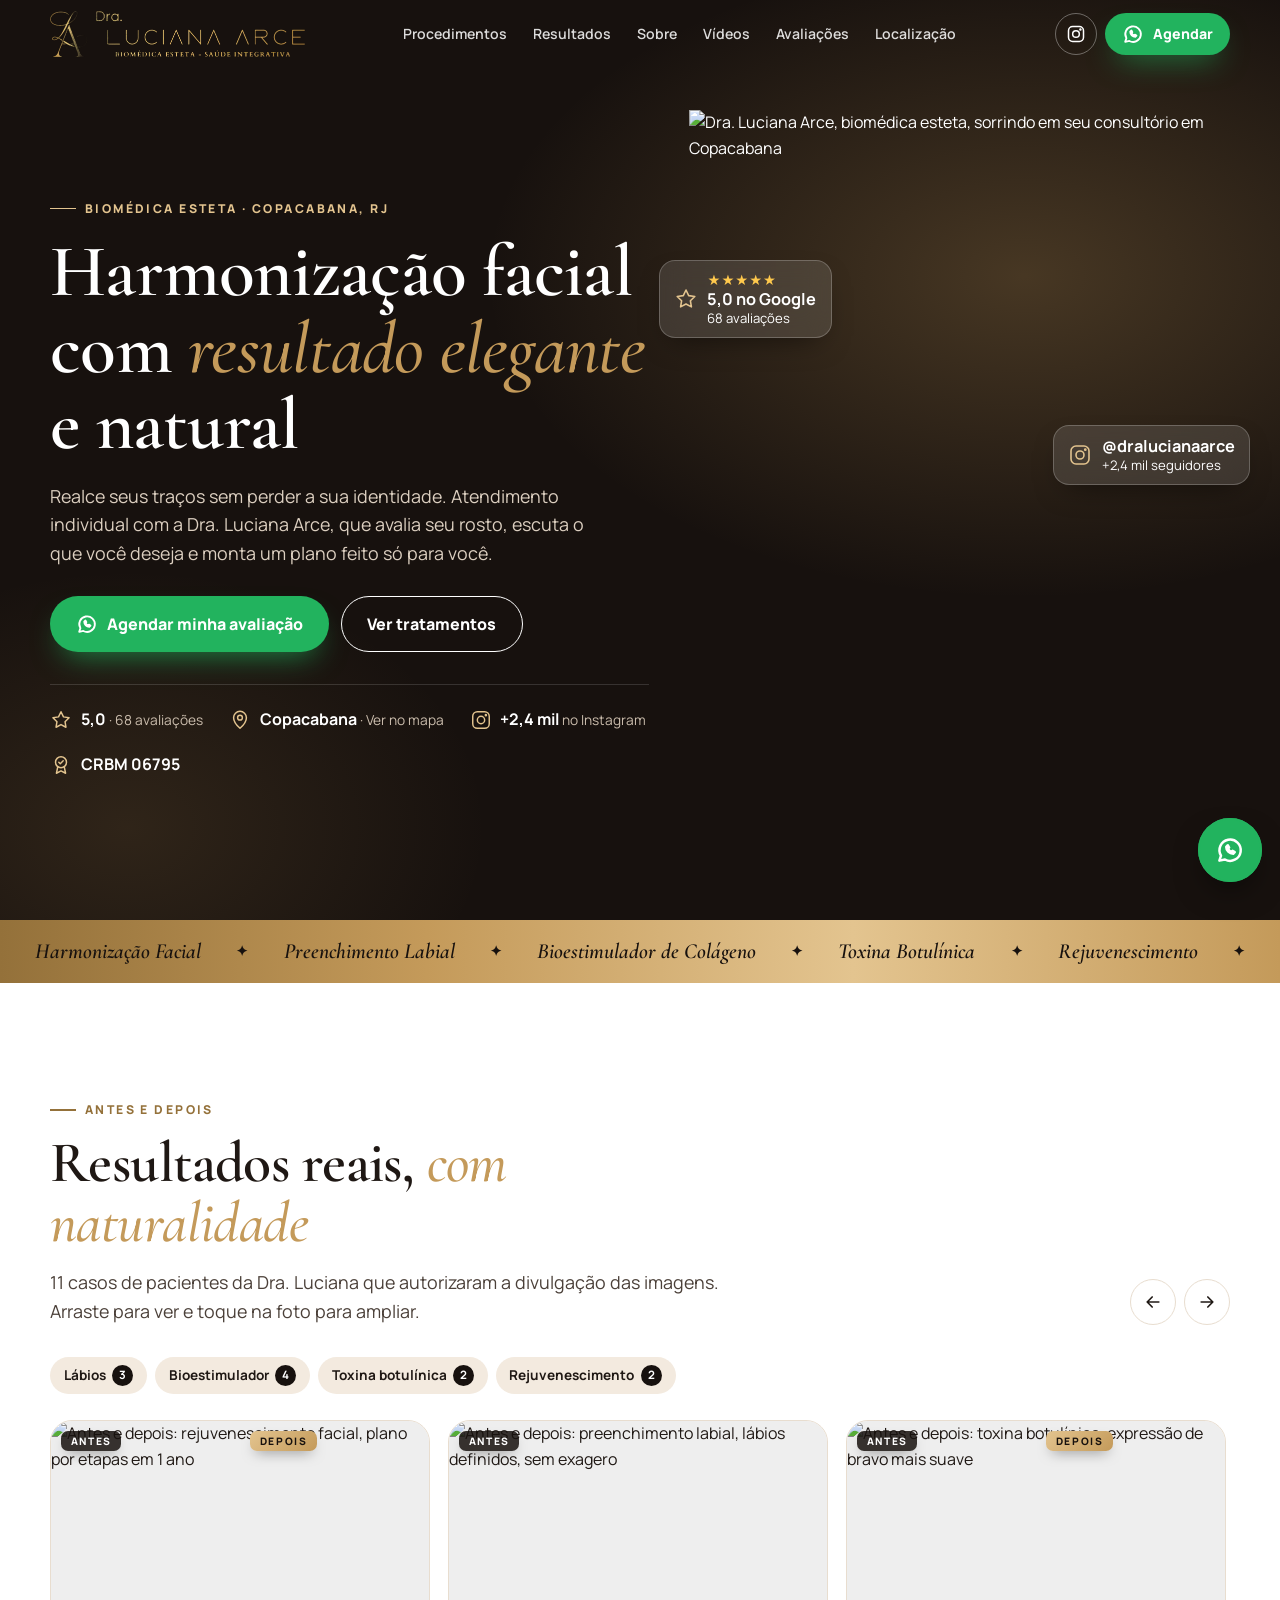
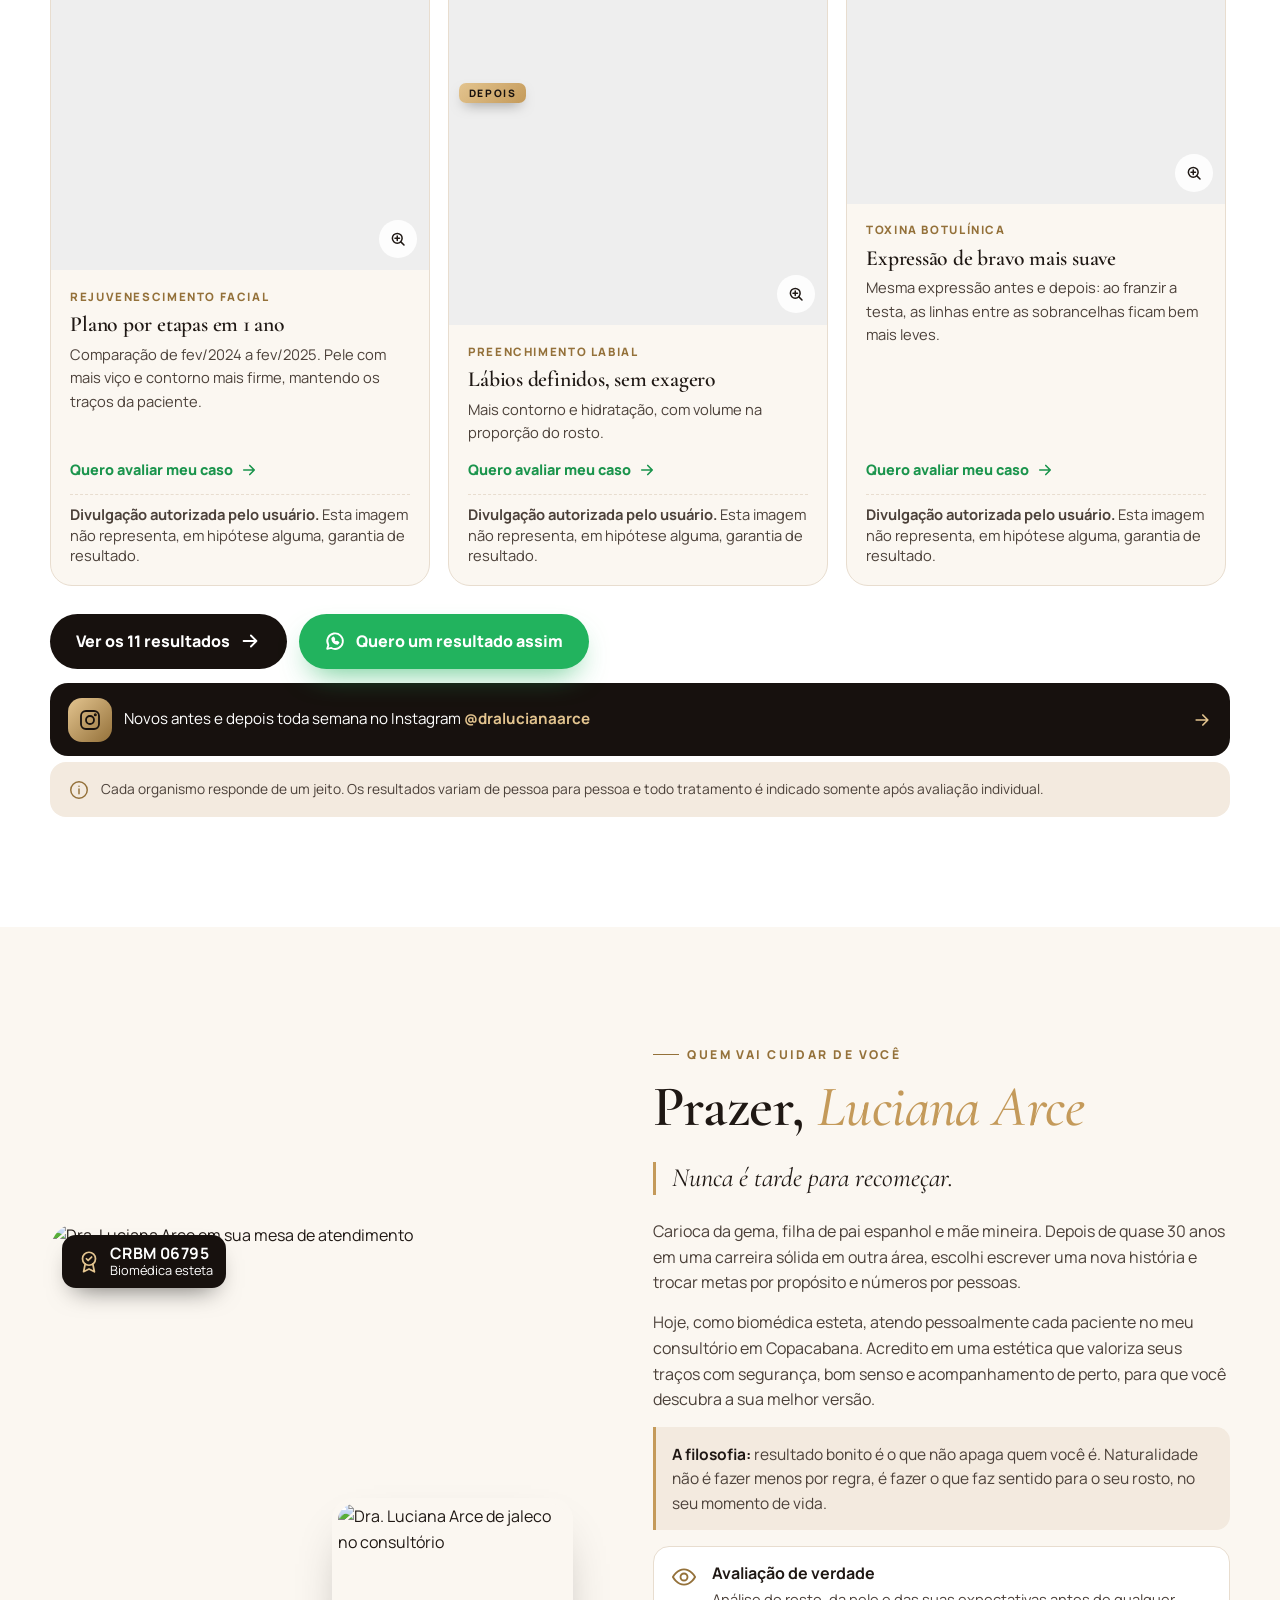
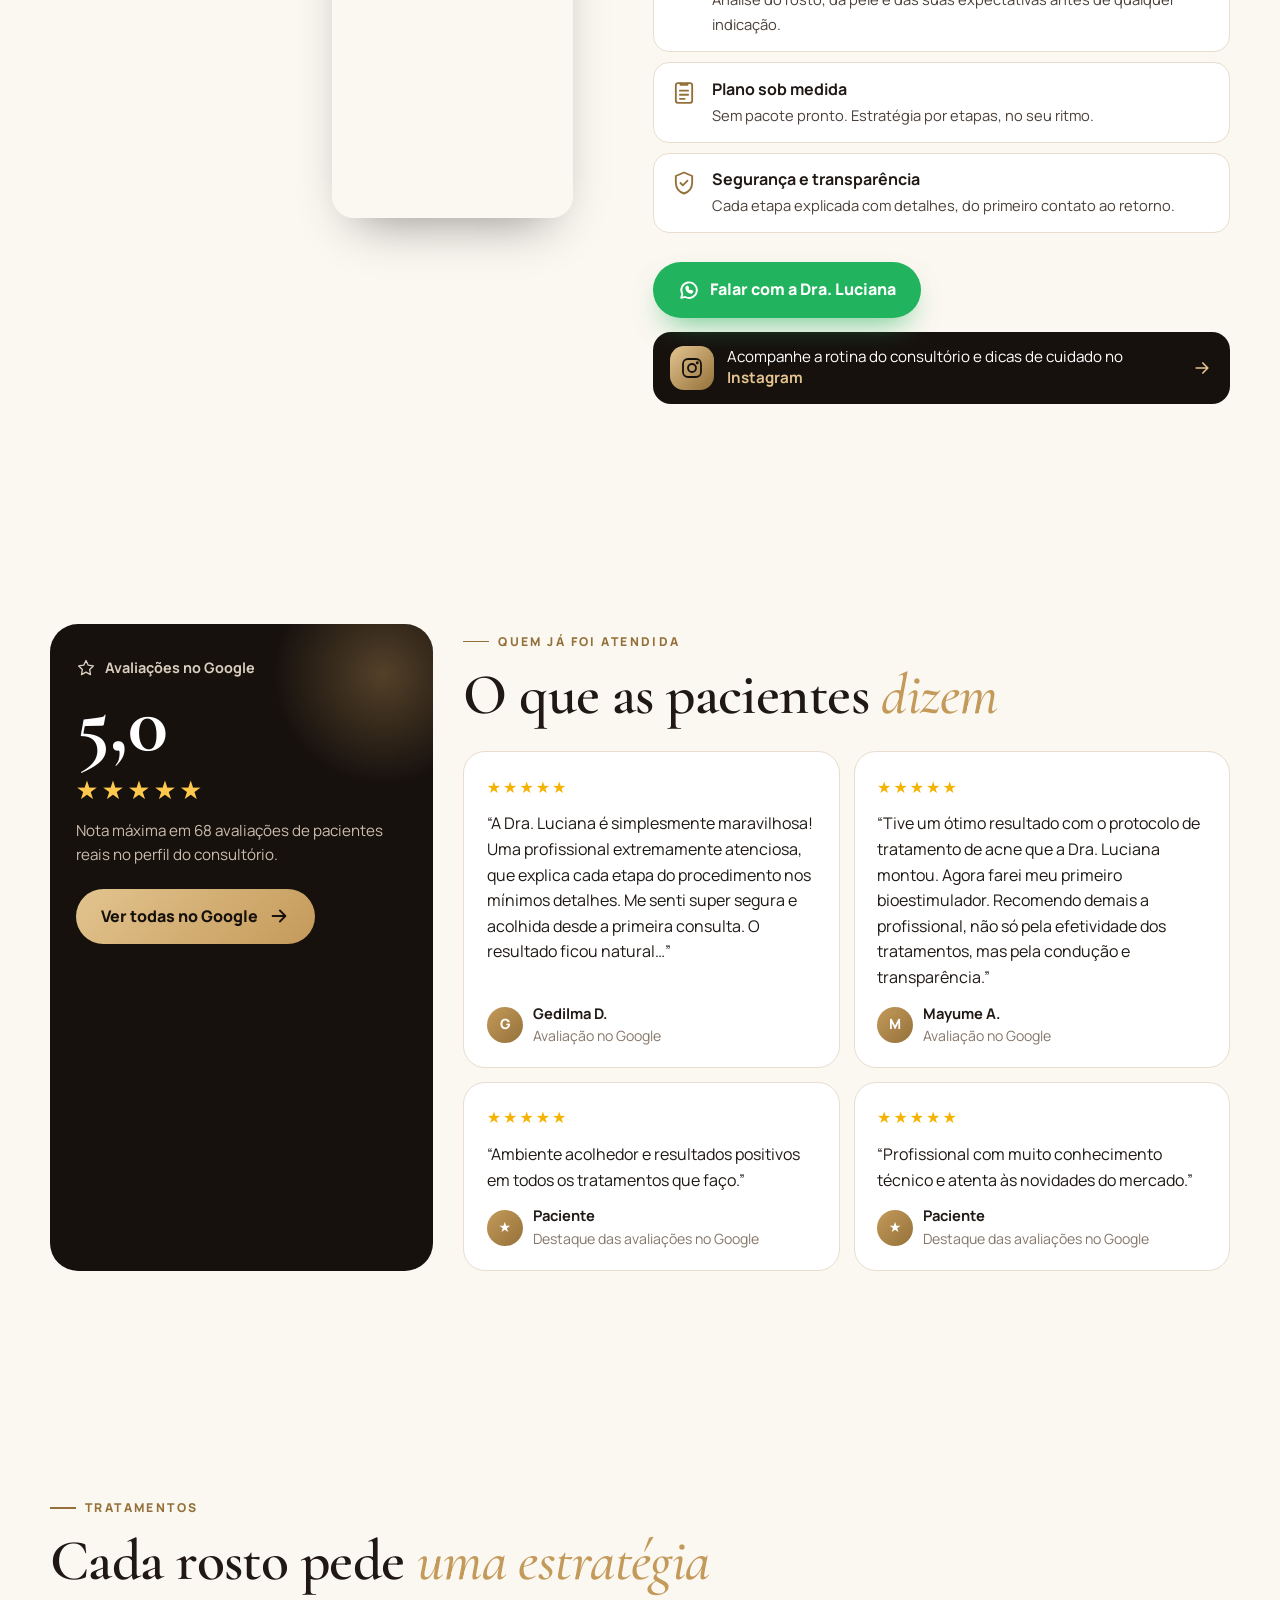
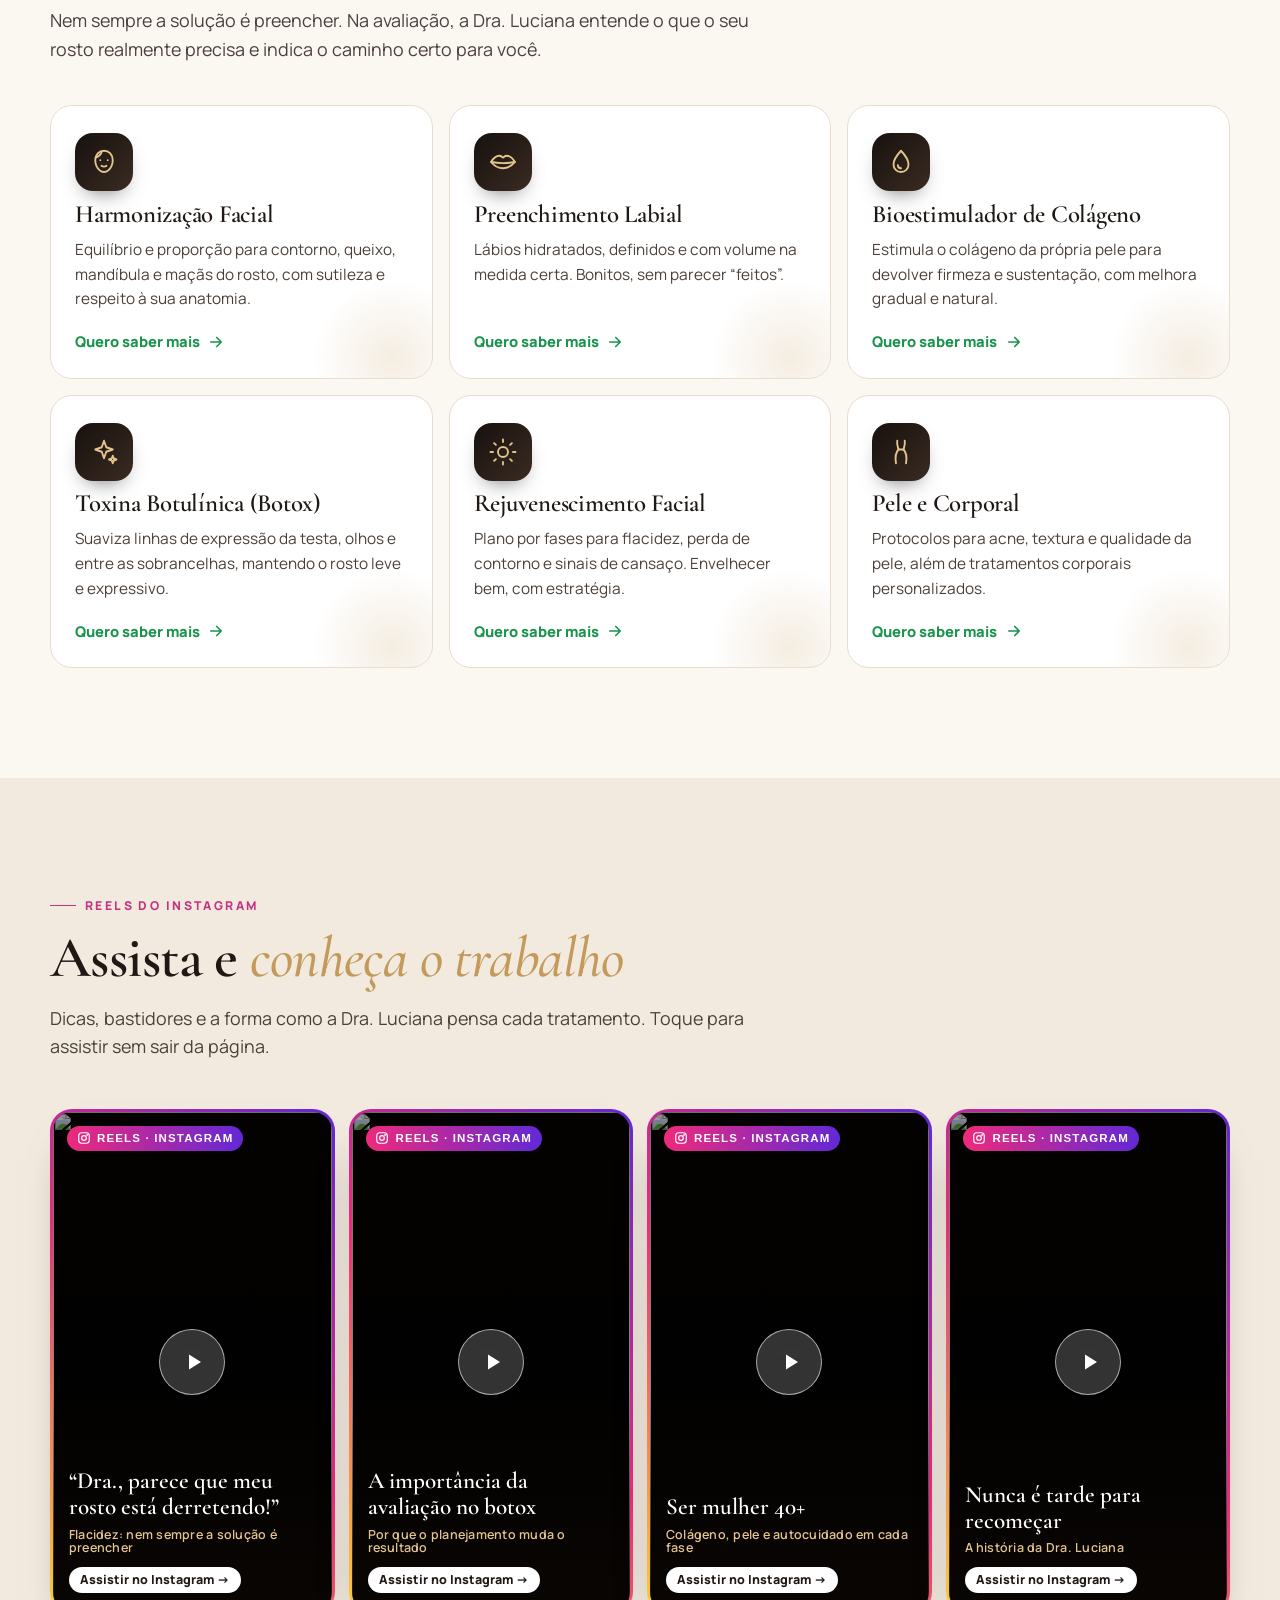
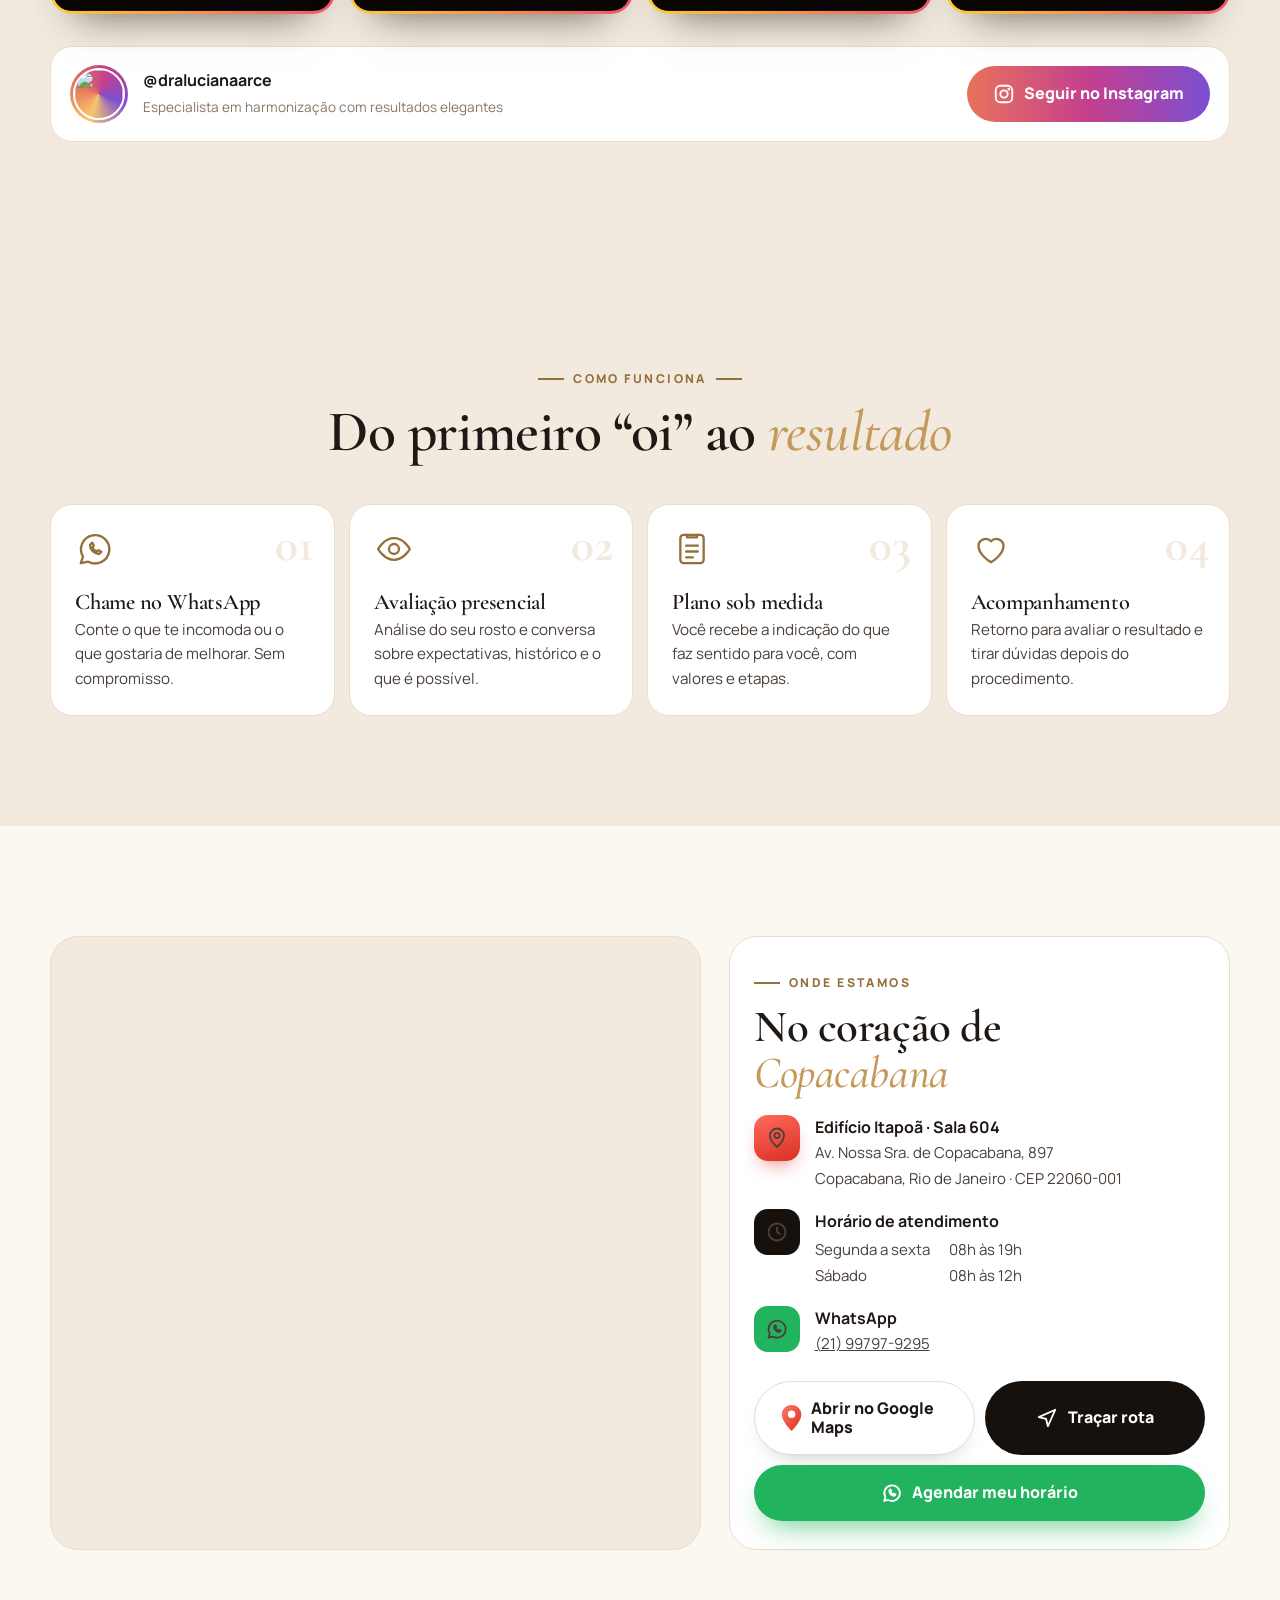
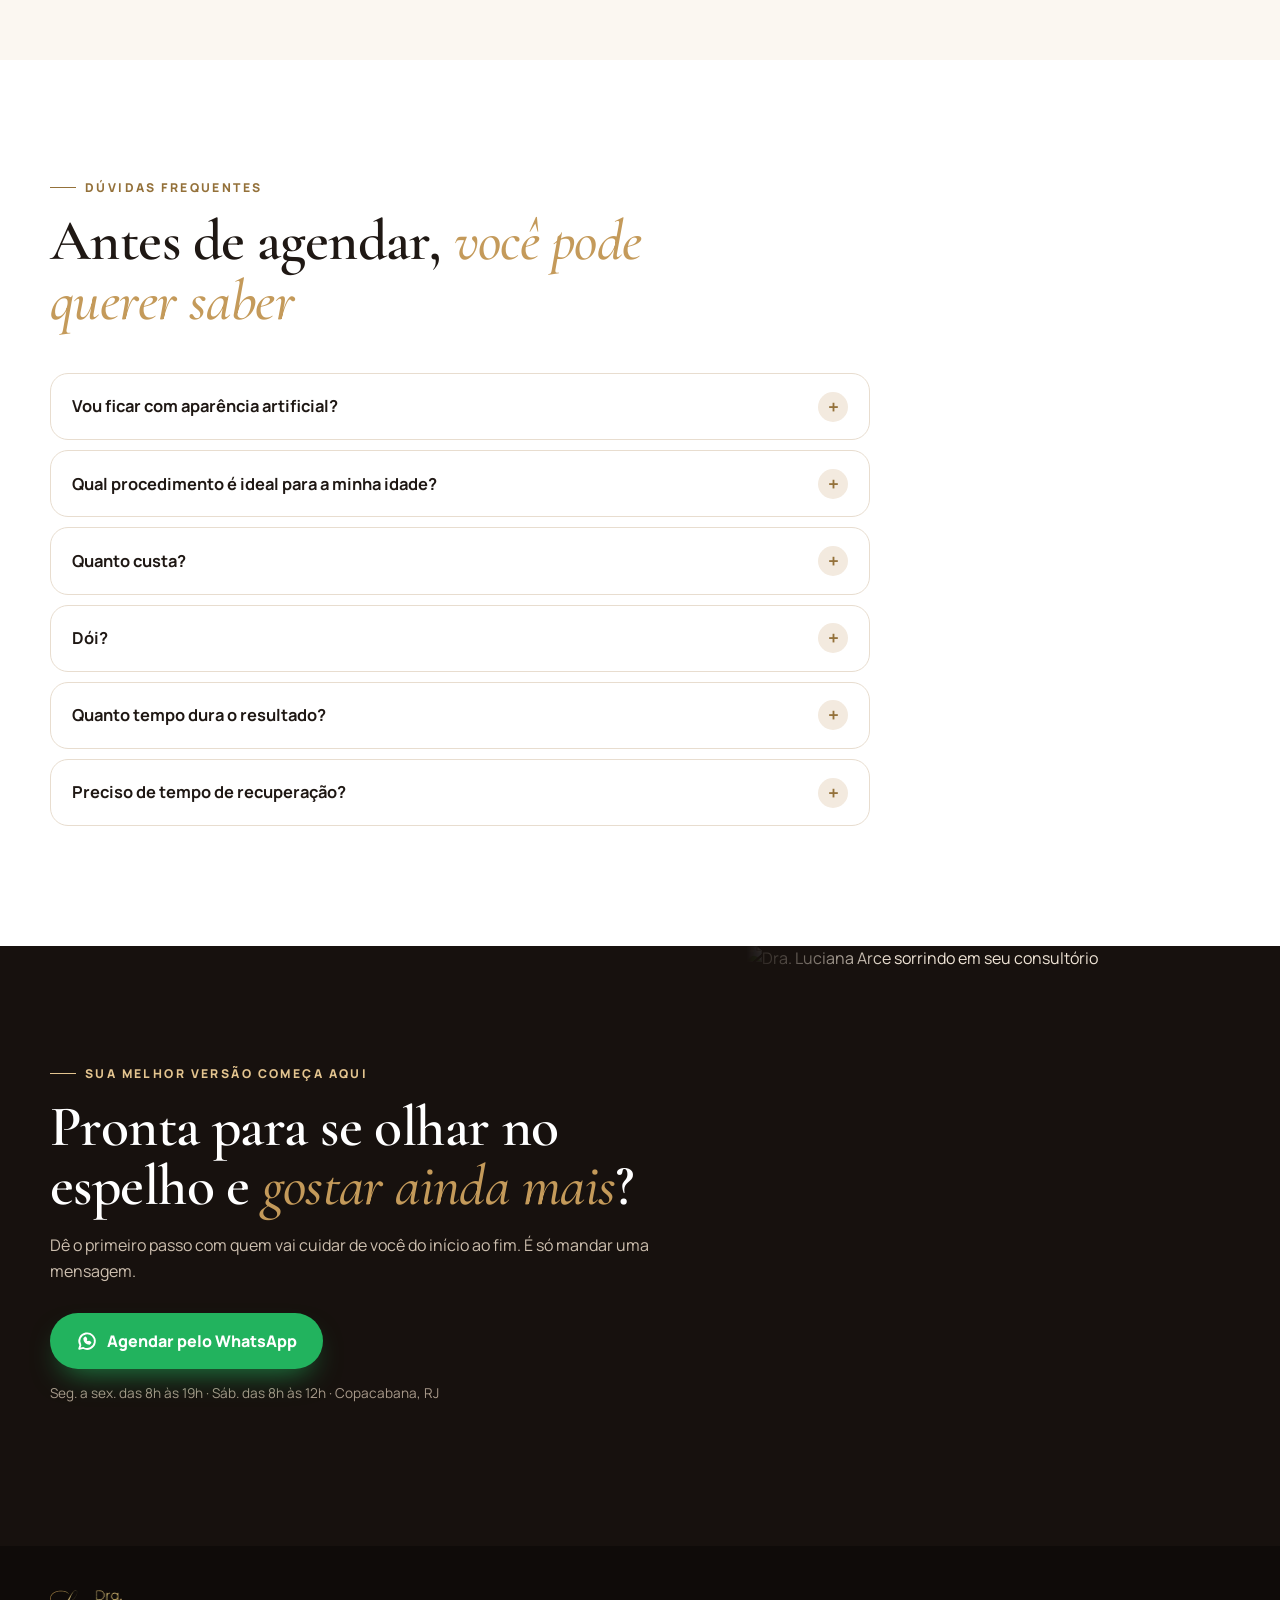
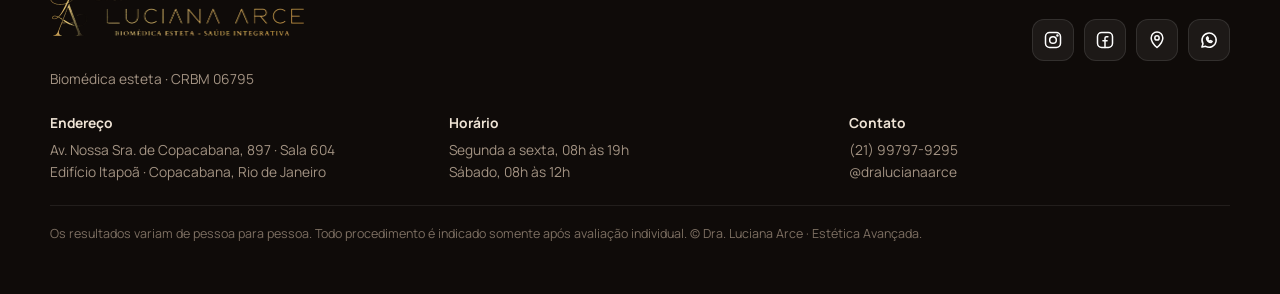
==== index.html @ 92ae38c4 "Logo, provas clicáveis, topo mobile, nova ordem das seções, reels estilo Instagram, SEO Co-Authored-" ====
<!doctype html>
<html lang="pt-BR">
<head>
<meta charset="utf-8">
<meta name="viewport" content="width=device-width, initial-scale=1, viewport-fit=cover">
<title>Harmonização Facial em Copacabana | Dra. Luciana Arce</title>
<meta name="description" content="Harmonização facial, preenchimento labial e bioestimulador em Copacabana com a Dra. Luciana Arce (CRBM 06795). Nota 5,0 no Google. Agende pelo WhatsApp.">
<meta name="theme-color" content="#17110e">
<link rel="canonical" href="https://dralucianaarce.github.io/">
<link rel="icon" type="image/png" sizes="64x64" href="img/icon-64.png">
<link rel="apple-touch-icon" href="img/icon-180.png">
<meta property="og:type" content="website">
<meta property="og:url" content="https://dralucianaarce.github.io/">
<meta property="og:site_name" content="Dra. Luciana Arce">
<meta name="twitter:card" content="summary_large_image">
<meta property="og:title" content="Dra. Luciana Arce | Harmonização facial em Copacabana">
<meta property="og:description" content="Resultado natural, sem exagero. Nota 5,0 no Google com 68 avaliações. Agende pelo WhatsApp.">
<meta property="og:image" content="https://dralucianaarce.github.io/img/og.jpg">
<meta property="og:locale" content="pt_BR">
<link rel="preload" as="image" href="img/hero.webp" fetchpriority="high">
<link rel="preload" as="image" href="img/logo-h.webp">
<link rel="preconnect" href="https://fonts.googleapis.com">
<link rel="preconnect" href="https://fonts.gstatic.com" crossorigin>
<link href="https://fonts.googleapis.com/css2?family=Cormorant+Garamond:ital,wght@0,500;0,600;0,700;1,500;1,600&family=Manrope:wght@400;500;600;700;800&display=swap" rel="stylesheet">

<!-- Google Ads: preencher AW_ID e AW_LABEL para medir os cliques no WhatsApp como conversão -->
<script>
  window.AW_ID = '';      // ex.: 'AW-123456789'
  window.AW_LABEL = '';   // ex.: 'AbCdEfGhIj'
  window.dataLayer = window.dataLayer || [];
  function gtag(){dataLayer.push(arguments);}
  if (window.AW_ID) {
    var s = document.createElement('script');
    s.async = true; s.src = 'https://www.googletagmanager.com/gtag/js?id=' + window.AW_ID;
    document.head.appendChild(s);
    gtag('js', new Date()); gtag('config', window.AW_ID);
  }
</script>

<script type="application/ld+json">
{
  "@context": "https://schema.org",
  "@type": "HealthAndBeautyBusiness",
  "name": "Dra. Luciana Arce | Estética Avançada",
  "description": "Biomédica esteta em Copacabana. Harmonização facial, preenchimento labial, bioestimulador de colágeno e toxina botulínica.",
  "image": "https://dralucianaarce.github.io/img/og.jpg",
  "telephone": "+55 21 99797-9295",
  "address": {"@type": "PostalAddress", "streetAddress": "Av. Nossa Sra. de Copacabana, 897 - Sala 604 (Edifício Itapoã)", "addressLocality": "Rio de Janeiro", "addressRegion": "RJ", "postalCode": "22060-001", "addressCountry": "BR"},
  "geo": {"@type": "GeoCoordinates", "latitude": -22.9752734, "longitude": -43.1895695},
  "hasMap": "https://g.page/Luarce",
  "logo": "https://dralucianaarce.github.io/img/icon-512.png",
  "url": "https://dralucianaarce.github.io/",
  "priceRange": "$$",
  "employee": {"@type": "Person", "name": "Luciana Arce", "jobTitle": "Biomédica esteta", "identifier": "CRBM 06795"},
  "sameAs": ["https://www.instagram.com/dralucianaarce/", "https://www.facebook.com/lucianaarceestetica"],
  "openingHoursSpecification": [
    {"@type": "OpeningHoursSpecification", "dayOfWeek": ["Monday","Tuesday","Wednesday","Thursday","Friday"], "opens": "08:00", "closes": "19:00"},
    {"@type": "OpeningHoursSpecification", "dayOfWeek": "Saturday", "opens": "08:00", "closes": "12:00"}
  ]
}
</script>

<link rel="stylesheet" href="style.css">
</head>
<body>

<!-- ícones -->
<svg width="0" height="0" style="position:absolute" aria-hidden="true">
  <symbol id="i-chat" viewBox="0 0 24 24"><path d="M3.5 20.5l1.3-4A8.5 8.5 0 1 1 8 19.6z"/><path d="M9 9.5c0 3 2.5 5.5 5.5 5.5l1.3-1.3-1.8-1-1 .8a4 4 0 0 1-2.5-2.5l.8-1-1-1.8z"/></symbol>
  <symbol id="i-star" viewBox="0 0 24 24"><path d="M12 3l2.7 5.6 6.1.9-4.4 4.3 1 6.1L12 17l-5.4 2.9 1-6.1-4.4-4.3 6.1-.9z"/></symbol>
  <symbol id="i-badge" viewBox="0 0 24 24"><circle cx="12" cy="9" r="6"/><path d="M8.5 13.8 7 21l5-2.6 5 2.6-1.5-7.2"/><path d="m9.6 9 1.6 1.6 3.2-3.2"/></symbol>
  <symbol id="i-pin" viewBox="0 0 24 24"><path d="M12 21s-7-6.1-7-11.5A7 7 0 0 1 19 9.5C19 14.9 12 21 12 21z"/><circle cx="12" cy="9.5" r="2.6"/></symbol>
  <symbol id="i-cam" viewBox="0 0 24 24"><rect x="3" y="3" width="18" height="18" rx="5"/><circle cx="12" cy="12" r="4"/><circle cx="17.3" cy="6.7" r=".6" fill="currentColor"/></symbol>
  <symbol id="i-face" viewBox="0 0 24 24"><path d="M12 3c-4 0-7 3.2-7 7.6 0 3.2 1.4 6.2 3.6 8.1 1 .9 2.1 1.3 3.4 1.3s2.4-.4 3.4-1.3C17.6 16.8 19 13.8 19 10.6 19 6.2 16 3 12 3z"/><path d="M9 10.5h.01M15 10.5h.01M10 15c1.2.8 2.8.8 4 0"/><path d="M5.2 8.5C7 8 9 6.6 10 4.5"/></symbol>
  <symbol id="i-lips" viewBox="0 0 24 24"><path d="M2.5 12c2-3.4 4.7-5 6.6-5 1.1 0 2 .6 2.9 1.5.9-.9 1.8-1.5 2.9-1.5 1.9 0 4.6 1.6 6.6 5-2.6 3.3-5.8 5-9.5 5S5.1 15.3 2.5 12z"/><path d="M2.5 12c3 .6 6.2.9 9.5.9s6.5-.3 9.5-.9"/></symbol>
  <symbol id="i-drop" viewBox="0 0 24 24"><path d="M12 3s6 6.4 6 11a6 6 0 0 1-12 0c0-4.6 6-11 6-11z"/><path d="M9.5 14.5a2.6 2.6 0 0 0 2.5 2.5"/></symbol>
  <symbol id="i-spark" viewBox="0 0 24 24"><path d="M12 3l1.8 5.2L19 10l-5.2 1.8L12 17l-1.8-5.2L5 10l5.2-1.8z"/><path d="M19 15l.8 2.2L22 18l-2.2.8L19 21l-.8-2.2L16 18l2.2-.8z"/></symbol>
  <symbol id="i-sun" viewBox="0 0 24 24"><circle cx="12" cy="12" r="4"/><path d="M12 2v2M12 20v2M4.9 4.9l1.4 1.4M17.7 17.7l1.4 1.4M2 12h2M20 12h2M4.9 19.1l1.4-1.4M17.7 6.3l1.4-1.4"/></symbol>
  <symbol id="i-body" viewBox="0 0 24 24"><path d="M9 3c-.5 3 .5 5 1 7-2 2-3 5-2 11M15 3c.5 3-.5 5-1 7 2 2 3 5 2 11"/><path d="M10 10h4"/></symbol>
  <symbol id="i-heart" viewBox="0 0 24 24"><path d="M12 20s-7.5-4.4-7.5-10A4.3 4.3 0 0 1 12 7.4 4.3 4.3 0 0 1 19.5 10c0 5.6-7.5 10-7.5 10z"/></symbol>
  <symbol id="i-shield" viewBox="0 0 24 24"><path d="M12 3l7 3v5.5c0 4.6-3 8.1-7 9.5-4-1.4-7-4.9-7-9.5V6z"/><path d="m9 12 2 2 4-4"/></symbol>
  <symbol id="i-eye" viewBox="0 0 24 24"><path d="M2.5 12S6 5.5 12 5.5 21.5 12 21.5 12 18 18.5 12 18.5 2.5 12 2.5 12z"/><circle cx="12" cy="12" r="3"/></symbol>
  <symbol id="i-plan" viewBox="0 0 24 24"><rect x="5" y="3.5" width="14" height="17" rx="2"/><path d="M9 3.5V5h6V3.5M8.5 10h7M8.5 13.5h7M8.5 17h4"/></symbol>
  <symbol id="i-cal" viewBox="0 0 24 24"><rect x="3.5" y="5" width="17" height="15" rx="2"/><path d="M3.5 9.5h17M8 3v4M16 3v4M8.5 14l2 2 4-4"/></symbol>
  <symbol id="i-clock" viewBox="0 0 24 24"><circle cx="12" cy="12" r="8.5"/><path d="M12 7.5V12l3 2"/></symbol>
  <symbol id="i-users" viewBox="0 0 24 24"><circle cx="9" cy="8" r="3.5"/><path d="M2.5 20c.5-3.6 3.2-5.5 6.5-5.5s6 1.9 6.5 5.5"/><path d="M16 4.6a3.5 3.5 0 0 1 0 6.8M18 14.7c2 .7 3.2 2.4 3.5 5.3"/></symbol>
  <symbol id="i-arrow" viewBox="0 0 24 24"><path d="M5 12h14M13 6l6 6-6 6"/></symbol>
  <symbol id="i-nav" viewBox="0 0 24 24"><path d="M3 11 21 3l-8 18-2-8z"/></symbol>
  <symbol id="i-fb" viewBox="0 0 24 24"><rect x="3" y="3" width="18" height="18" rx="5"/><path d="M15.5 8h-1.8c-1 0-1.7.7-1.7 1.7V21M9.5 13h5"/></symbol>
  <symbol id="i-mail" viewBox="0 0 24 24"><rect x="3" y="5" width="18" height="14" rx="2.5"/><path d="m3.5 7 8.5 6 8.5-6"/></symbol>
  <symbol id="i-boat" viewBox="0 0 24 24"><path d="M3 16.5l2.5 3.5h13L21 16.5z"/><path d="M12 3v13.5M12 4l6 10H12M12 6.5 7.5 14H12"/></symbol>
  <symbol id="i-zoom" viewBox="0 0 24 24"><circle cx="11" cy="11" r="6.5"/><path d="m20 20-4.2-4.2M11 8v6M8 11h6"/></symbol>
  <symbol id="i-info" viewBox="0 0 24 24"><circle cx="12" cy="12" r="9"/><path d="M12 11v5M12 8h.01"/></symbol>
  <symbol id="pin-color" viewBox="0 0 24 32"><defs><linearGradient id="pg" x1="0" y1="0" x2="1" y2="1"><stop offset="0" stop-color="#ff7a63"/><stop offset="1" stop-color="#d93025"/></linearGradient></defs><path fill="url(#pg)" d="M12 0C5.4 0 0 5.2 0 11.7 0 20.4 12 32 12 32s12-11.6 12-20.3C24 5.2 18.6 0 12 0z"/><circle cx="12" cy="11.5" r="4.6" fill="#fff"/></symbol>
</svg>

<header class="top" id="top">
  <div class="wrap">
    <a class="brand" href="#inicio" aria-label="Dra. Luciana Arce, início"><img src="img/logo-h.webp" width="254" height="46" alt="Dra. Luciana Arce · Biomédica Esteta"></a>
    <nav class="nav" aria-label="Seções">
      <a href="#procedimentos">Procedimentos</a>
      <a href="#resultados">Resultados</a>
      <a href="#sobre">Sobre</a>
      <a href="#videos">Vídeos</a>
      <a href="#avaliacoes">Avaliações</a>
      <a href="#local">Localização</a>
    </nav>
    <div class="top-r"><a class="top-ig" href="https://www.instagram.com/dralucianaarce/" target="_blank" rel="noopener" aria-label="Instagram @dralucianaarce" data-track="instagram-topo"><svg class="ico"><use href="#i-cam"/></svg></a><a class="btn btn-wa wa" data-msg="Olá, Dra. Luciana! Vim pelo site e quero agendar uma avaliação." data-pos="topo" href="#"><svg class="ico"><use href="#i-chat"/></svg>Agendar</a></div>
  </div>
</header>

<main id="inicio">

  <!-- HERO -->
  <section class="hero">
    <div class="wrap">
      <div class="hero-photo">
        <img src="img/hero.webp" width="900" height="1600" alt="Dra. Luciana Arce, biomédica esteta, sorrindo em seu consultório em Copacabana" fetchpriority="high">
        <a class="chip chip-g" href="https://g.page/Luarce" target="_blank" rel="noopener" data-track="hero-chip-google"><svg class="ico"><use href="#i-star"/></svg><div><span class="stars">★★★★★</span><b>5,0 no Google</b>68 avaliações</div></a>
        <a class="chip chip-c" href="https://www.instagram.com/dralucianaarce/" target="_blank" rel="noopener" data-track="hero-chip-instagram"><svg class="ico"><use href="#i-cam"/></svg><div><b>@dralucianaarce</b>+2,4 mil seguidores</div></a>
      </div>
      <div class="hero-txt">
        <span class="eyebrow">Biomédica esteta · Copacabana, RJ</span>
        <h1>Harmonização facial com <em>resultado elegante</em> e natural</h1>
        <p class="lead">Realce seus traços sem perder a sua identidade. Atendimento individual com a Dra. Luciana Arce, que avalia seu rosto, escuta o que você deseja e monta um plano feito só para você.</p>
        <div class="hero-ctas">
          <a class="btn btn-wa shine wa" data-msg="Olá, Dra. Luciana! Vim pelo site e quero agendar minha avaliação de harmonização facial." data-pos="hero" href="#"><svg class="ico"><use href="#i-chat"/></svg>Agendar minha avaliação</a>
          <a class="btn btn-line" href="#procedimentos">Ver tratamentos</a>
        </div>
        <div class="proof">
          <a href="https://g.page/Luarce" target="_blank" rel="noopener" data-track="hero-google"><svg class="ico"><use href="#i-star"/></svg><span><b>5,0</b> · 68 avaliações</span></a>
          <a href="https://g.page/Luarce" target="_blank" rel="noopener" data-track="hero-maps"><svg class="ico"><use href="#i-pin"/></svg><span><b>Copacabana</b> · Ver no mapa</span></a>
          <a href="https://www.instagram.com/dralucianaarce/" target="_blank" rel="noopener" data-track="hero-instagram"><svg class="ico"><use href="#i-cam"/></svg><span><b>+2,4 mil</b> no Instagram</span></a>
          <span class="crbm-mini"><svg class="ico"><use href="#i-badge"/></svg><span><b>CRBM 06795</b></span></span>
        </div>
      </div>
    </div>
  </section>

  <div class="marquee" aria-hidden="true">
    <div class="track">
      <span>Harmonização Facial</span><span>Preenchimento Labial</span><span>Bioestimulador de Colágeno</span><span>Toxina Botulínica</span><span>Rejuvenescimento</span><span>Tratamentos de Pele</span>
      <span>Harmonização Facial</span><span>Preenchimento Labial</span><span>Bioestimulador de Colágeno</span><span>Toxina Botulínica</span><span>Rejuvenescimento</span><span>Tratamentos de Pele</span>
    </div>
  </div>

  <!-- RESULTADOS (prévia) -->
  <section class="res-sec" id="resultados">
    <div class="wrap">
      <div class="res-head">
        <div class="head reveal">
          <span class="eyebrow">Antes e depois</span>
          <h2>Resultados reais, <em>com naturalidade</em></h2>
          <p class="lead">11 casos de pacientes da Dra. Luciana que autorizaram a divulgação das imagens. Arraste para ver e toque na foto para ampliar.</p>
        </div>
        <div class="res-nav reveal"><button type="button" data-dir="-1" aria-label="Anterior"><svg class="ico" style="transform:rotate(180deg)"><use href="#i-arrow"/></svg></button><button type="button" data-dir="1" aria-label="Próximo"><svg class="ico"><use href="#i-arrow"/></svg></button></div>
      </div>
      <div class="res-cats reveal">
        <a href="resultados.html#labios">Lábios <b>3</b></a>
        <a href="resultados.html#bio">Bioestimulador <b>4</b></a>
        <a href="resultados.html#toxina">Toxina botulínica <b>2</b></a>
        <a href="resultados.html#rejuv">Rejuvenescimento <b>2</b></a>
      </div>
      <div class="res-row carousel" id="resRow">
        <article class="res-card reveal" data-cat="rejuv">
          <figure class="ba-lr" data-lb="img/resultados/rejuvenescimento-1ano.webp"><img src="img/resultados/rejuvenescimento-1ano.webp" width="900" height="1069" alt="Antes e depois: rejuvenescimento facial, plano por etapas em 1 ano" loading="lazy"><span class="ba b">Antes</span><span class="ba a">Depois</span><span class="zoom"><svg class="ico"><use href="#i-zoom"/></svg></span></figure>
          <div class="body">
            <span class="proc-name">Rejuvenescimento facial</span>
            <h3>Plano por etapas em 1 ano</h3>
            <p>Comparação de fev/2024 a fev/2025. Pele com mais viço e contorno mais firme, mantendo os traços da paciente.</p>
            <a class="wa" data-msg="Olá, Dra. Luciana! Vi o resultado de rejuvenescimento facial no site e quero avaliar o meu caso." data-pos="home-rejuvenescimento-1ano" href="#">Quero avaliar meu caso <svg class="ico"><use href="#i-arrow"/></svg></a>
            <p class="disc"><b>Divulgação autorizada pelo usuário.</b> Esta imagem não representa, em hipótese alguma, garantia de resultado.</p>
          </div>
        </article>
        <article class="res-card reveal" data-cat="labios">
          <figure class="ba-tb" data-lb="img/resultados/labios.webp"><img src="img/resultados/labios.webp" width="900" height="1200" alt="Antes e depois: preenchimento labial, lábios definidos, sem exagero" loading="lazy"><span class="ba b">Antes</span><span class="ba a">Depois</span><span class="zoom"><svg class="ico"><use href="#i-zoom"/></svg></span></figure>
          <div class="body">
            <span class="proc-name">Preenchimento labial</span>
            <h3>Lábios definidos, sem exagero</h3>
            <p>Mais contorno e hidratação, com volume na proporção do rosto.</p>
            <a class="wa" data-msg="Olá, Dra. Luciana! Vi o resultado de preenchimento labial no site e quero avaliar o meu caso." data-pos="home-labios" href="#">Quero avaliar meu caso <svg class="ico"><use href="#i-arrow"/></svg></a>
            <p class="disc"><b>Divulgação autorizada pelo usuário.</b> Esta imagem não representa, em hipótese alguma, garantia de resultado.</p>
          </div>
        </article>
        <article class="res-card reveal" data-cat="toxina">
          <figure class="ba-lr" data-lb="img/resultados/toxina-glabela.webp"><img src="img/resultados/toxina-glabela.webp" width="900" height="911" alt="Antes e depois: toxina botulínica, expressão de bravo mais suave" loading="lazy"><span class="ba b">Antes</span><span class="ba a">Depois</span><span class="zoom"><svg class="ico"><use href="#i-zoom"/></svg></span></figure>
          <div class="body">
            <span class="proc-name">Toxina botulínica</span>
            <h3>Expressão de bravo mais suave</h3>
            <p>Mesma expressão antes e depois: ao franzir a testa, as linhas entre as sobrancelhas ficam bem mais leves.</p>
            <a class="wa" data-msg="Olá, Dra. Luciana! Vi o resultado de toxina botulínica (botox) no site e quero avaliar o meu caso." data-pos="home-toxina-glabela" href="#">Quero avaliar meu caso <svg class="ico"><use href="#i-arrow"/></svg></a>
            <p class="disc"><b>Divulgação autorizada pelo usuário.</b> Esta imagem não representa, em hipótese alguma, garantia de resultado.</p>
          </div>
        </article>
        <article class="res-card reveal" data-cat="bio">
          <figure class="ba-tb" data-lb="img/resultados/bioestimulador-perfil.webp"><img src="img/resultados/bioestimulador-perfil.webp" width="900" height="1146" alt="Antes e depois: bioestimulador de colágeno, mais firmeza no contorno" loading="lazy"><span class="ba b">Antes</span><span class="ba a">Depois</span><span class="zoom"><svg class="ico"><use href="#i-zoom"/></svg></span></figure>
          <div class="body">
            <span class="proc-name">Bioestimulador de colágeno</span>
            <h3>Mais firmeza no contorno</h3>
            <p>Melhora da qualidade da pele e da sustentação na região da mandíbula, vista de perfil.</p>
            <a class="wa" data-msg="Olá, Dra. Luciana! Vi o resultado de bioestimulador de colágeno no site e quero avaliar o meu caso." data-pos="home-bioestimulador-perfil" href="#">Quero avaliar meu caso <svg class="ico"><use href="#i-arrow"/></svg></a>
            <p class="disc"><b>Divulgação autorizada pelo usuário.</b> Esta imagem não representa, em hipótese alguma, garantia de resultado.</p>
          </div>
        </article>
        <article class="res-card reveal" data-cat="labios">
          <figure class="ba-lr" data-lb="img/resultados/labios-perfil.webp"><img src="img/resultados/labios-perfil.webp" width="900" height="963" alt="Antes e depois: preenchimento labial, perfil mais harmônico" loading="lazy"><span class="ba b">Antes</span><span class="ba a">Depois</span><span class="zoom"><svg class="ico"><use href="#i-zoom"/></svg></span></figure>
          <div class="body">
            <span class="proc-name">Preenchimento labial</span>
            <h3>Perfil mais harmônico</h3>
            <p>Vista de lado: lábios com mais projeção e contorno, respeitando o desenho natural.</p>
            <a class="wa" data-msg="Olá, Dra. Luciana! Vi o resultado de preenchimento labial no site e quero avaliar o meu caso." data-pos="home-labios-perfil" href="#">Quero avaliar meu caso <svg class="ico"><use href="#i-arrow"/></svg></a>
            <p class="disc"><b>Divulgação autorizada pelo usuário.</b> Esta imagem não representa, em hipótese alguma, garantia de resultado.</p>
          </div>
        </article>
        <article class="res-card reveal" data-cat="toxina">
          <figure class="ba-lr" data-lb="img/resultados/toxina-testa.webp"><img src="img/resultados/toxina-testa.webp" width="900" height="847" alt="Antes e depois: toxina botulínica, testa mais lisa" loading="lazy"><span class="ba b">Antes</span><span class="ba a">Depois</span><span class="zoom"><svg class="ico"><use href="#i-zoom"/></svg></span></figure>
          <div class="body">
            <span class="proc-name">Toxina botulínica</span>
            <h3>Testa mais lisa</h3>
            <p>Mesma expressão antes e depois: ao levantar as sobrancelhas, as linhas da testa ficam muito mais suaves.</p>
            <a class="wa" data-msg="Olá, Dra. Luciana! Vi o resultado de toxina botulínica (botox) no site e quero avaliar o meu caso." data-pos="home-toxina-testa" href="#">Quero avaliar meu caso <svg class="ico"><use href="#i-arrow"/></svg></a>
            <p class="disc"><b>Divulgação autorizada pelo usuário.</b> Esta imagem não representa, em hipótese alguma, garantia de resultado.</p>
          </div>
        </article>
      </div>
      <div class="hero-ctas" style="margin-top:.6rem">
        <a class="btn btn-dark" href="resultados.html">Ver os 11 resultados <svg class="ico"><use href="#i-arrow"/></svg></a>
        <a class="btn btn-wa wa" data-msg="Olá, Dra. Luciana! Vi os resultados no site e quero agendar minha avaliação." data-pos="res-home-cta" href="#"><svg class="ico"><use href="#i-chat"/></svg>Quero um resultado assim</a>
      </div>
      <a class="ig-link" href="https://www.instagram.com/dralucianaarce/" target="_blank" rel="noopener" data-track="instagram-resultados"><span class="ig-dot"><svg class="ico"><use href="#i-cam"/></svg></span><span>Novos antes e depois toda semana no Instagram <b>@dralucianaarce</b></span><svg class="ico arr"><use href="#i-arrow"/></svg></a>
      <div class="res-note reveal"><svg class="ico"><use href="#i-info"/></svg><span>Cada organismo responde de um jeito. Os resultados variam de pessoa para pessoa e todo tratamento é indicado somente após avaliação individual.</span></div>
    </div>
  </section>


  <!-- SOBRE -->
  <section class="about" id="sobre">
    <div class="wrap">
      <div class="about-pics reveal">
        <div class="a"><img src="img/sobre.webp" width="800" height="1422" alt="Dra. Luciana Arce em sua mesa de atendimento" loading="lazy"></div>
        <div class="b"><img src="img/jaleco2.webp" width="600" height="1067" alt="Dra. Luciana Arce de jaleco no consultório" loading="lazy"></div>
        <div class="crbm"><svg class="ico"><use href="#i-badge"/></svg><div><b>CRBM 06795</b>Biomédica esteta</div></div>
      </div>
      <div class="reveal">
        <span class="eyebrow">Quem vai cuidar de você</span>
        <h2>Prazer, <em>Luciana Arce</em></h2>
        <p class="quote">Nunca é tarde para recomeçar.</p>
        <p>Carioca da gema, filha de pai espanhol e mãe mineira. Depois de quase 30 anos em uma carreira sólida em outra área, escolhi escrever uma nova história e trocar metas por propósito e números por pessoas.</p>
        <p>Hoje, como biomédica esteta, atendo pessoalmente cada paciente no meu consultório em Copacabana. Acredito em uma estética que valoriza seus traços com segurança, bom senso e acompanhamento de perto, para que você descubra a sua melhor versão.</p>
        <p class="philo-line"><b>A filosofia:</b> resultado bonito é o que não apaga quem você é. Naturalidade não é fazer menos por regra, é fazer o que faz sentido para o seu rosto, no seu momento de vida.</p>
        <div class="pillars light">
          <div class="pillar"><svg class="ico"><use href="#i-eye"/></svg><div><b>Avaliação de verdade</b><span>Análise do rosto, da pele e das suas expectativas antes de qualquer indicação.</span></div></div>
          <div class="pillar"><svg class="ico"><use href="#i-plan"/></svg><div><b>Plano sob medida</b><span>Sem pacote pronto. Estratégia por etapas, no seu ritmo.</span></div></div>
          <div class="pillar"><svg class="ico"><use href="#i-shield"/></svg><div><b>Segurança e transparência</b><span>Cada etapa explicada com detalhes, do primeiro contato ao retorno.</span></div></div>
        </div>
        <div class="hero-ctas">
          <a class="btn btn-wa wa" data-msg="Olá, Dra. Luciana! Vim pelo site e quero conversar sobre uma avaliação." data-pos="sobre" href="#"><svg class="ico"><use href="#i-chat"/></svg>Falar com a Dra. Luciana</a>
        </div>
        <a class="ig-link" href="https://www.instagram.com/dralucianaarce/" target="_blank" rel="noopener" data-track="instagram-sobre"><span class="ig-dot"><svg class="ico"><use href="#i-cam"/></svg></span><span>Acompanhe a rotina do consultório e dicas de cuidado no <b>Instagram</b></span><svg class="ico arr"><use href="#i-arrow"/></svg></a>
      </div>
    </div>
  </section>


  <!-- AVALIAÇÕES -->
  <section class="reviews" id="avaliacoes">
    <div class="wrap">
      <div class="score reveal">
        <span class="g"><svg class="ico" style="width:20px;height:20px"><use href="#i-star"/></svg>Avaliações no Google</span>
        <span class="big">5,0</span>
        <span class="stars">★★★★★</span>
        <p>Nota máxima em 68 avaliações de pacientes reais no perfil do consultório.</p>
        <a class="btn btn-gold" href="https://g.page/Luarce" target="_blank" rel="noopener" data-track="google-reviews">Ver todas no Google <svg class="ico"><use href="#i-arrow"/></svg></a>
      </div>
      <div>
        <div class="head reveal" style="margin-bottom:1.6rem">
          <span class="eyebrow">Quem já foi atendida</span>
          <h2>O que as pacientes <em>dizem</em></h2>
        </div>
        <div class="rv-grid">
          <figure class="rv reveal">
            <span class="stars">★★★★★</span>
            <p>“A Dra. Luciana é simplesmente maravilhosa! Uma profissional extremamente atenciosa, que explica cada etapa do procedimento nos mínimos detalhes. Me senti super segura e acolhida desde a primeira consulta. O resultado ficou natural…”</p>
            <figcaption class="who"><span class="av">G</span><span><b>Gedilma D.</b>Avaliação no Google</span></figcaption>
          </figure>
          <figure class="rv reveal">
            <span class="stars">★★★★★</span>
            <p>“Tive um ótimo resultado com o protocolo de tratamento de acne que a Dra. Luciana montou. Agora farei meu primeiro bioestimulador. Recomendo demais a profissional, não só pela efetividade dos tratamentos, mas pela condução e transparência.”</p>
            <figcaption class="who"><span class="av">M</span><span><b>Mayume A.</b>Avaliação no Google</span></figcaption>
          </figure>
          <figure class="rv reveal">
            <span class="stars">★★★★★</span>
            <p>“Ambiente acolhedor e resultados positivos em todos os tratamentos que faço.”</p>
            <figcaption class="who"><span class="av">★</span><span><b>Paciente</b>Destaque das avaliações no Google</span></figcaption>
          </figure>
          <figure class="rv reveal">
            <span class="stars">★★★★★</span>
            <p>“Profissional com muito conhecimento técnico e atenta às novidades do mercado.”</p>
            <figcaption class="who"><span class="av">★</span><span><b>Paciente</b>Destaque das avaliações no Google</span></figcaption>
          </figure>
        </div>
      </div>
    </div>
  </section>


  <!-- PROCEDIMENTOS -->
  <section id="procedimentos">
    <div class="wrap">
      <div class="head reveal">
        <span class="eyebrow">Tratamentos</span>
        <h2>Cada rosto pede <em>uma estratégia</em></h2>
        <p class="lead">Nem sempre a solução é preencher. Na avaliação, a Dra. Luciana entende o que o seu rosto realmente precisa e indica o caminho certo para você.</p>
      </div>
      <div class="procs">
        <article class="proc reveal">
          <div class="ic"><svg class="ico"><use href="#i-face"/></svg></div>
          <h3>Harmonização Facial</h3>
          <p>Equilíbrio e proporção para contorno, queixo, mandíbula e maçãs do rosto, com sutileza e respeito à sua anatomia.</p>
          <a class="wa" data-msg="Olá, Dra. Luciana! Tenho interesse em harmonização facial e gostaria de agendar uma avaliação." data-pos="card-harmonizacao" href="#">Quero saber mais <svg class="ico"><use href="#i-arrow"/></svg></a>
        </article>
        <article class="proc reveal">
          <div class="ic"><svg class="ico"><use href="#i-lips"/></svg></div>
          <h3>Preenchimento Labial</h3>
          <p>Lábios hidratados, definidos e com volume na medida certa. Bonitos, sem parecer “feitos”.</p>
          <a class="wa" data-msg="Olá, Dra. Luciana! Tenho interesse em preenchimento labial e gostaria de agendar uma avaliação." data-pos="card-labios" href="#">Quero saber mais <svg class="ico"><use href="#i-arrow"/></svg></a>
        </article>
        <article class="proc reveal">
          <div class="ic"><svg class="ico"><use href="#i-drop"/></svg></div>
          <h3>Bioestimulador de Colágeno</h3>
          <p>Estimula o colágeno da própria pele para devolver firmeza e sustentação, com melhora gradual e natural.</p>
          <a class="wa" data-msg="Olá, Dra. Luciana! Tenho interesse em bioestimulador de colágeno e gostaria de agendar uma avaliação." data-pos="card-bioestimulador" href="#">Quero saber mais <svg class="ico"><use href="#i-arrow"/></svg></a>
        </article>
        <article class="proc reveal">
          <div class="ic"><svg class="ico"><use href="#i-spark"/></svg></div>
          <h3>Toxina Botulínica (Botox)</h3>
          <p>Suaviza linhas de expressão da testa, olhos e entre as sobrancelhas, mantendo o rosto leve e expressivo.</p>
          <a class="wa" data-msg="Olá, Dra. Luciana! Tenho interesse em botox e gostaria de agendar uma avaliação." data-pos="card-botox" href="#">Quero saber mais <svg class="ico"><use href="#i-arrow"/></svg></a>
        </article>
        <article class="proc reveal">
          <div class="ic"><svg class="ico"><use href="#i-sun"/></svg></div>
          <h3>Rejuvenescimento Facial</h3>
          <p>Plano por fases para flacidez, perda de contorno e sinais de cansaço. Envelhecer bem, com estratégia.</p>
          <a class="wa" data-msg="Olá, Dra. Luciana! Tenho interesse em rejuvenescimento facial e gostaria de agendar uma avaliação." data-pos="card-rejuvenescimento" href="#">Quero saber mais <svg class="ico"><use href="#i-arrow"/></svg></a>
        </article>
        <article class="proc reveal">
          <div class="ic"><svg class="ico"><use href="#i-body"/></svg></div>
          <h3>Pele e Corporal</h3>
          <p>Protocolos para acne, textura e qualidade da pele, além de tratamentos corporais personalizados.</p>
          <a class="wa" data-msg="Olá, Dra. Luciana! Tenho interesse em tratamentos de pele/corporais e gostaria de agendar uma avaliação." data-pos="card-pele-corporal" href="#">Quero saber mais <svg class="ico"><use href="#i-arrow"/></svg></a>
        </article>
      </div>
    </div>
  </section>



  <!-- VÍDEOS -->
  <section class="reels-sec" id="videos">
    <div class="wrap">
      <div class="head reveal">
        <span class="eyebrow">Reels do Instagram</span>
        <h2>Assista e <em>conheça o trabalho</em></h2>
        <p class="lead">Dicas, bastidores e a forma como a Dra. Luciana pensa cada tratamento. Toque para assistir sem sair da página.</p>
      </div>
      <div class="reels">
        <button class="reel reveal" data-reel="DexzH87NP_W" aria-label="Assistir: Dra., parece que meu rosto está derretendo">
          <img src="img/blazer2.webp" alt="" loading="lazy">
          <span class="rtag"><svg class="ico"><use href="#i-cam"/></svg>Reels · Instagram</span>
          <span class="play"><svg viewBox="0 0 24 24"><path d="M7 4.5v15l12-7.5z"/></svg></span>
          <span class="rtxt">“Dra., parece que meu rosto está derretendo!”<small>Flacidez: nem sempre a solução é preencher</small><em class="watch">Assistir no Instagram →</em></span>
        </button>
        <button class="reel reveal" data-reel="Dfsm_sfyibj" aria-label="Assistir: a importância de uma boa avaliação no botox">
          <img src="img/jaleco2.webp" alt="" loading="lazy">
          <span class="rtag"><svg class="ico"><use href="#i-cam"/></svg>Reels · Instagram</span>
          <span class="play"><svg viewBox="0 0 24 24"><path d="M7 4.5v15l12-7.5z"/></svg></span>
          <span class="rtxt">A importância da avaliação no botox<small>Por que o planejamento muda o resultado</small><em class="watch">Assistir no Instagram →</em></span>
        </button>
        <button class="reel reveal" data-reel="Dfp_A7KiX7z" aria-label="Assistir: ser mulher 40+">
          <img src="img/cta.webp" alt="" loading="lazy">
          <span class="rtag"><svg class="ico"><use href="#i-cam"/></svg>Reels · Instagram</span>
          <span class="play"><svg viewBox="0 0 24 24"><path d="M7 4.5v15l12-7.5z"/></svg></span>
          <span class="rtxt">Ser mulher 40+<small>Colágeno, pele e autocuidado em cada fase</small><em class="watch">Assistir no Instagram →</em></span>
        </button>
        <button class="reel reveal" data-reel="DN6eG71knIu" aria-label="Assistir: nunca é tarde para recomeçar">
          <img src="img/blazer.webp" alt="" loading="lazy">
          <span class="rtag"><svg class="ico"><use href="#i-cam"/></svg>Reels · Instagram</span>
          <span class="play"><svg viewBox="0 0 24 24"><path d="M7 4.5v15l12-7.5z"/></svg></span>
          <span class="rtxt">Nunca é tarde para recomeçar<small>A história da Dra. Luciana</small><em class="watch">Assistir no Instagram →</em></span>
        </button>
      </div>
      <div class="ig-cta reveal">
        <div class="ig-prof">
          <div class="ig-ring"><img src="img/jaleco2.webp" alt="" loading="lazy"></div>
          <div><b>@dralucianaarce</b><span>Especialista em harmonização com resultados elegantes</span></div>
        </div>
        <a class="btn btn-ig" href="https://www.instagram.com/dralucianaarce/" target="_blank" rel="noopener" data-track="instagram"><svg class="ico"><use href="#i-cam"/></svg>Seguir no Instagram</a>
      </div>
    </div>
  </section>


  <!-- COMO FUNCIONA -->
  <section class="steps-sec">
    <div class="wrap">
      <div class="head center reveal">
        <span class="eyebrow">Como funciona</span>
        <h2>Do primeiro “oi” ao <em>resultado</em></h2>
      </div>
      <div class="steps">
        <div class="step reveal"><span class="num">01</span><svg class="ico"><use href="#i-chat"/></svg><h3>Chame no WhatsApp</h3><p>Conte o que te incomoda ou o que gostaria de melhorar. Sem compromisso.</p></div>
        <div class="step reveal"><span class="num">02</span><svg class="ico"><use href="#i-eye"/></svg><h3>Avaliação presencial</h3><p>Análise do seu rosto e conversa sobre expectativas, histórico e o que é possível.</p></div>
        <div class="step reveal"><span class="num">03</span><svg class="ico"><use href="#i-plan"/></svg><h3>Plano sob medida</h3><p>Você recebe a indicação do que faz sentido para você, com valores e etapas.</p></div>
        <div class="step reveal"><span class="num">04</span><svg class="ico"><use href="#i-heart"/></svg><h3>Acompanhamento</h3><p>Retorno para avaliar o resultado e tirar dúvidas depois do procedimento.</p></div>
      </div>
    </div>
  </section>


  <!-- LOCALIZAÇÃO -->
  <section class="loc" id="local">
    <div class="wrap">
      <div class="map reveal">
        <iframe title="Mapa do consultório da Dra. Luciana Arce em Copacabana" loading="lazy" referrerpolicy="no-referrer-when-downgrade" src="https://www.google.com/maps?q=Dra.%20Luciana%20Arce%20Est%C3%A9tica%20Avan%C3%A7ada%2C%20Av.%20Nossa%20Sra.%20de%20Copacabana%2C%20897%20-%20Copacabana%2C%20Rio%20de%20Janeiro&z=16&output=embed"></iframe>
      </div>
      <div class="loc-card reveal">
        <div>
          <span class="eyebrow">Onde estamos</span>
          <h2 style="font-size:clamp(2rem,4vw,2.8rem);margin-top:.7rem">No coração de <em>Copacabana</em></h2>
        </div>
        <div class="loc-row"><span class="ic ic-pin"><svg class="ico"><use href="#i-pin"/></svg></span><div><b>Edifício Itapoã · Sala 604</b><span>Av. Nossa Sra. de Copacabana, 897<br>Copacabana, Rio de Janeiro · CEP 22060-001</span></div></div>
        <div class="loc-row"><span class="ic ic-clock"><svg class="ico"><use href="#i-clock"/></svg></span><div><b>Horário de atendimento</b><div class="hours"><span>Segunda a sexta</span><span>08h às 19h</span><span>Sábado</span><span>08h às 12h</span></div></div></div>
        <div class="loc-row"><span class="ic ic-phone"><svg class="ico"><use href="#i-chat"/></svg></span><div><b>WhatsApp</b><span><a class="wa" data-msg="Olá, Dra. Luciana! Vim pelo site." data-pos="local" href="#">(21) 99797-9295</a></span></div></div>
        <div class="loc-btns">
          <a class="btn btn-maps" href="https://g.page/Luarce" target="_blank" rel="noopener" data-track="maps"><svg class="pin"><use href="#pin-color"/></svg>Abrir no Google Maps</a>
          <a class="btn btn-dark" href="https://www.google.com/maps/dir/?api=1&destination=-22.9752734,-43.1895695" target="_blank" rel="noopener" data-track="rota"><svg class="ico"><use href="#i-nav"/></svg>Traçar rota</a>
          <a class="btn btn-wa wa" data-msg="Olá, Dra. Luciana! Vim pelo site e quero agendar uma avaliação no consultório." data-pos="local-btn" href="#"><svg class="ico"><use href="#i-chat"/></svg>Agendar meu horário</a>
        </div>
      </div>
    </div>
  </section>


  <!-- FAQ -->
  <section class="faq" id="duvidas" style="background:#fff">
    <div class="wrap">
      <div class="head reveal">
        <span class="eyebrow">Dúvidas frequentes</span>
        <h2>Antes de agendar, <em>você pode querer saber</em></h2>
      </div>
      <div class="faq-list">
        <details><summary>Vou ficar com aparência artificial?</summary><p>Esse é o principal cuidado do atendimento. O plano respeita a sua anatomia e os seus traços, e quando faz sentido o tratamento é feito em etapas. O objetivo é que as pessoas notem que você está ótima, e não o que você fez.</p></details>
        <details><summary>Qual procedimento é ideal para a minha idade?</summary><p>Depende. Cada fase da vida tem necessidades mais comuns, mas o que define o melhor tratamento é a avaliação individual: qualidade da pele, flacidez, sustentação e o que você deseja.</p></details>
        <details><summary>Quanto custa?</summary><p>O valor depende do procedimento, da quantidade de produto e do seu objetivo. Por isso ele é definido depois da avaliação, quando você recebe um plano com tudo explicado antes de decidir. Para uma estimativa inicial, chame no WhatsApp.</p></details>
        <details><summary>Dói?</summary><p>A maioria das pessoas sente apenas um desconforto leve. São usados recursos de anestesia para deixar o procedimento o mais tranquilo possível.</p></details>
        <details><summary>Quanto tempo dura o resultado?</summary><p>Varia conforme o procedimento, a região tratada e o organismo de cada pessoa. Na avaliação você recebe a estimativa para o seu caso e quando fazer a manutenção.</p></details>
        <details><summary>Preciso de tempo de recuperação?</summary><p>Em geral é possível voltar à rotina no mesmo dia ou no dia seguinte. Pode haver um pouco de inchaço ou roxinho nos primeiros dias, e você recebe todas as orientações de cuidado.</p></details>
      </div>
    </div>
  </section>


  <!-- CTA FINAL -->
  <section class="final">
    <div class="wrap">
      <div class="txt reveal">
        <span class="eyebrow">Sua melhor versão começa aqui</span>
        <h2>Pronta para se olhar no espelho e <em>gostar ainda mais</em>?</h2>
        <p>Dê o primeiro passo com quem vai cuidar de você do início ao fim. É só mandar uma mensagem.</p>
        <div class="hero-ctas">
          <a class="btn btn-wa shine wa" data-msg="Olá, Dra. Luciana! Vim pelo site e quero agendar minha avaliação." data-pos="final" href="#"><svg class="ico"><use href="#i-chat"/></svg>Agendar pelo WhatsApp</a>
        </div>
        <p class="micro">Seg. a sex. das 8h às 19h · Sáb. das 8h às 12h · Copacabana, RJ</p>
      </div>
      <div class="final-photo"><img src="img/hero.webp" alt="Dra. Luciana Arce sorrindo em seu consultório" loading="lazy"></div>
    </div>
  </section>


</main>

<footer>
  <div class="wrap">
    <div style="display:flex;flex-wrap:wrap;justify-content:space-between;gap:18px;align-items:center">
      <div><img src="img/logo-h.webp" width="254" height="46" alt="Dra. Luciana Arce" loading="lazy" style="margin-bottom:.6rem"><br><span>Biomédica esteta · CRBM 06795</span></div>
      <div class="socials">
        <a href="https://www.instagram.com/dralucianaarce/" target="_blank" rel="noopener" aria-label="Instagram"><svg class="ico"><use href="#i-cam"/></svg></a>
        <a href="https://www.facebook.com/lucianaarceestetica" target="_blank" rel="noopener" aria-label="Facebook"><svg class="ico"><use href="#i-fb"/></svg></a>
        <a href="https://g.page/Luarce" target="_blank" rel="noopener" aria-label="Google Maps"><svg class="ico"><use href="#i-pin"/></svg></a>
        <a class="wa" data-msg="Olá, Dra. Luciana! Vim pelo site." data-pos="rodape-icone" href="#" aria-label="WhatsApp"><svg class="ico"><use href="#i-chat"/></svg></a>
      </div>
    </div>
    <div class="fcols">
      <div><b>Endereço</b>Av. Nossa Sra. de Copacabana, 897 · Sala 604<br>Edifício Itapoã · Copacabana, Rio de Janeiro</div>
      <div><b>Horário</b>Segunda a sexta, 08h às 19h<br>Sábado, 08h às 12h</div>
      <div><b>Contato</b><a class="wa" data-msg="Olá, Dra. Luciana! Vim pelo site." data-pos="rodape" href="#">(21) 99797-9295</a><br><a href="https://www.instagram.com/dralucianaarce/" target="_blank" rel="noopener">@dralucianaarce</a></div>
    </div>
    <div class="legal">Os resultados variam de pessoa para pessoa. Todo procedimento é indicado somente após avaliação individual. © Dra. Luciana Arce · Estética Avançada.</div>
  </div>
</footer>

<a class="float-wa wa" data-msg="Olá, Dra. Luciana! Vim pelo site e quero agendar uma avaliação." data-pos="flutuante" href="#" aria-label="Falar no WhatsApp"><svg class="ico"><use href="#i-chat"/></svg></a>
<div class="mbar" id="mbar">
  <a class="btn btn-wa wa" data-msg="Olá, Dra. Luciana! Vim pelo site e quero agendar uma avaliação." data-pos="barra-mobile" href="#"><svg class="ico"><use href="#i-chat"/></svg>Agendar avaliação</a>
  <a class="btn btn-line" href="https://g.page/Luarce" target="_blank" rel="noopener" aria-label="Abrir no Google Maps" data-track="maps-mobile"><svg class="ico" style="width:22px;height:22px"><use href="#i-pin"/></svg></a>
</div>

<div class="lb" id="lb" role="dialog" aria-modal="true" aria-label="Imagem ampliada"><button class="x" id="lbx" aria-label="Fechar">×</button><div><img id="lbi" alt=""><p class="cap">Divulgação autorizada pelo usuário. Esta imagem não representa, em hipótese alguma, garantia de resultado.</p></div></div>
<div class="modal" id="modal" role="dialog" aria-modal="true" aria-label="Vídeo do Instagram">
  <div class="box"><button class="x" id="mx" aria-label="Fechar">×</button><iframe id="mf" title="Reel do Instagram" allow="autoplay; encrypted-media" allowfullscreen></iframe></div>
</div>

<script>
(function(){
  var PHONE = '5521997979295';
  var qs = new URLSearchParams(location.search);
  var src = qs.get('utm_source') || (qs.get('gclid') ? 'google' : '');
  function track(name, params){ try{ gtag('event', name, params||{}); }catch(e){} }

  document.querySelectorAll('a.wa').forEach(function(a){
    var msg = a.getAttribute('data-msg') || 'Olá, Dra. Luciana!';
    a.href = 'https://wa.me/' + PHONE + '?text=' + encodeURIComponent(msg);
    a.target = '_blank'; a.rel = 'noopener';
    a.addEventListener('click', function(){
      if (window.AW_ID && window.AW_LABEL) track('conversion', {send_to: window.AW_ID + '/' + window.AW_LABEL});
      track('whatsapp_click', {position: a.getAttribute('data-pos') || '', source: src});
    });
  });
  document.querySelectorAll('[data-track]').forEach(function(a){
    a.addEventListener('click', function(){ track('outbound_click', {target: a.getAttribute('data-track')}); });
  });

  // topo sólido + barra mobile
  var top = document.getElementById('top'), mbar = document.getElementById('mbar');
  var heroCta = document.querySelector('.hero .btn-wa'), ctaVisible = !!heroCta;
  if (heroCta && 'IntersectionObserver' in window){ new IntersectionObserver(function(es){ ctaVisible = es[0].isIntersecting; onScroll(); }).observe(heroCta); }
  function onScroll(){ var y = window.scrollY; top.classList.toggle('solid', y > 40); mbar.classList.toggle('on', heroCta ? !ctaVisible : y > 300); }
  window.addEventListener('scroll', onScroll, {passive:true}); onScroll();

  // reels em modal (carrega o Instagram só quando a pessoa toca)
  var modal = document.getElementById('modal'), mf = document.getElementById('mf'); if (modal) {
  document.querySelectorAll('[data-reel]').forEach(function(b){
    b.addEventListener('click', function(){
      mf.src = 'https://www.instagram.com/reel/' + b.getAttribute('data-reel') + '/embed/';
      modal.classList.add('open'); track('reel_open', {reel: b.getAttribute('data-reel')});
    });
  });
  function close(){ modal.classList.remove('open'); mf.src = 'about:blank'; }
  document.getElementById('mx').addEventListener('click', close);
  modal.addEventListener('click', function(e){ if (e.target === modal) close(); });
  document.addEventListener('keydown', function(e){ if (e.key === 'Escape') close(); }); }

  // setas do carrossel de resultados
  var row = document.getElementById('resRow');
  if (row){ document.querySelectorAll('.res-nav button').forEach(function(b){ b.addEventListener('click', function(){ var card = row.querySelector('.res-card'); var step = card ? card.getBoundingClientRect().width + 18 : 300; row.scrollBy({left: step * parseInt(b.getAttribute('data-dir'),10), behavior:'smooth'}); }); }); }

  // lightbox dos resultados
  var lb = document.getElementById('lb'), lbi = document.getElementById('lbi');
  if (lb){
    document.querySelectorAll('[data-lb]').forEach(function(f){ f.addEventListener('click', function(){ lbi.src = f.getAttribute('data-lb'); lbi.alt = f.querySelector('img').alt; lb.classList.add('open'); track('result_zoom', {img: f.getAttribute('data-lb')}); }); });
    function lbClose(){ lb.classList.remove('open'); }
    document.getElementById('lbx').addEventListener('click', lbClose);
    lb.addEventListener('click', function(e){ if (e.target === lb) lbClose(); });
    document.addEventListener('keydown', function(e){ if (e.key === 'Escape') lbClose(); });
  }

  // animação ao rolar
  var els = document.querySelectorAll('.reveal');
  if ('IntersectionObserver' in window){
    var io = new IntersectionObserver(function(es){ es.forEach(function(e){ if (e.isIntersecting){ e.target.classList.add('on'); io.unobserve(e.target); } }); }, {rootMargin:'0px 0px -8% 0px'});
    els.forEach(function(el){ io.observe(el); });
  } else { els.forEach(function(el){ el.classList.add('on'); }); }
})();
</script>
</body>
</html>
---- style.css ----
:root{
  --espresso:#17110e; --espresso-2:#231a15; --ink:#1f1814; --ink-2:#4b4039; --muted:#857669;
  --cream:#fbf7f1; --sand:#f3eadf; --line:#e8ddcf;
  --gold:#c49a5a; --gold-l:#e3c48f; --gold-d:#94713a;
  --wa:#22b35e; --wa-d:#1a944c;
  --serif:'Cormorant Garamond', Georgia, serif;
  --sans:'Manrope', system-ui, -apple-system, Segoe UI, Roboto, sans-serif;
  --r:22px;
}
*{box-sizing:border-box;margin:0;padding:0}
html{scroll-behavior:smooth}
body{font-family:var(--sans);color:var(--ink);background:var(--cream);line-height:1.6;-webkit-font-smoothing:antialiased;overflow-x:hidden}
img{max-width:100%;display:block}
a{color:inherit}
.wrap{width:min(1180px,100% - 32px);margin-inline:auto}
.ico{width:24px;height:24px;flex:none;fill:none;stroke:currentColor;stroke-width:1.6;stroke-linecap:round;stroke-linejoin:round}
.eyebrow{display:inline-flex;align-items:center;gap:.55rem;font-size:.76rem;letter-spacing:.2em;text-transform:uppercase;color:var(--gold-d);font-weight:800}
.eyebrow::before{content:"";width:26px;height:1.5px;background:currentColor}
h1,h2,h3{font-family:var(--serif);font-weight:600;line-height:1.04;letter-spacing:-.01em}
h1{font-size:clamp(2.7rem,6.2vw,4.6rem)}
h2{font-size:clamp(2.2rem,5vw,3.6rem)}
h3{font-size:1.55rem}
em{font-style:italic}
h1 em,h2 em{color:var(--gold);font-weight:500}
.lead{font-size:1.12rem;color:var(--ink-2)}
section{padding:84px 0;position:relative}
.head{max-width:44rem;margin-bottom:2.6rem}
.head h2{margin:.9rem 0 .9rem}
.center{text-align:center;margin-inline:auto}
.center .eyebrow::after{content:"";width:26px;height:1.5px;background:currentColor}

/* botões */
.btn{display:inline-flex;align-items:center;justify-content:center;gap:.6rem;padding:1.05rem 1.6rem;border-radius:999px;font-weight:800;font-size:1rem;text-decoration:none;transition:transform .15s ease,background .2s,box-shadow .2s,color .2s;cursor:pointer;border:0;line-height:1.2}
.btn:active{transform:scale(.97)}
.btn .ico{width:22px;height:22px;stroke-width:2}
.btn-wa{background:var(--wa);color:#fff;box-shadow:0 14px 30px -12px rgba(34,179,94,.75)}
.btn-wa:hover{background:var(--wa-d)}
.btn-line{border:1.5px solid currentColor;background:transparent}
.btn-gold{background:linear-gradient(135deg,var(--gold-l),var(--gold));color:var(--espresso)}
.btn-dark{background:var(--espresso);color:#fff}
.btn-dark:hover{background:#000}
.shine{position:relative;overflow:hidden}
.shine::after{content:"";position:absolute;top:0;left:-60%;width:40%;height:100%;background:linear-gradient(90deg,transparent,rgba(255,255,255,.35),transparent);transform:skewX(-20deg);animation:shine 3.6s infinite}
@keyframes shine{0%,60%{left:-60%}100%{left:130%}}

/* topo */
.top{position:fixed;inset:0 0 auto 0;z-index:60;transition:background .3s,box-shadow .3s}
.top.solid{background:rgba(23,17,14,.92);backdrop-filter:blur(12px);box-shadow:0 8px 30px -18px rgba(0,0,0,.8)}
.top .wrap{display:flex;align-items:center;justify-content:space-between;height:68px;color:#fff}
.brand{display:flex;flex-direction:column;text-decoration:none;line-height:1}
.brand b{font-family:var(--serif);font-size:1.5rem;font-weight:600}
.brand span{font-size:.62rem;letter-spacing:.22em;text-transform:uppercase;color:var(--gold-l);margin-top:3px}
.nav{display:none;gap:26px;font-size:.88rem;font-weight:600}
.nav a{text-decoration:none;opacity:.85}
.nav a:hover{opacity:1;color:var(--gold-l)}
.top .btn{padding:.62rem 1.05rem;font-size:.88rem}

/* hero */
.hero{background:var(--espresso);color:#fff;padding:0;overflow:hidden;min-height:100svh;display:flex;align-items:stretch}
.hero::before{content:"";position:absolute;inset:0;background:radial-gradient(60% 50% at 80% 30%,rgba(196,154,90,.28),transparent 70%),radial-gradient(40% 40% at 10% 90%,rgba(196,154,90,.14),transparent 70%);pointer-events:none}
.hero .wrap{position:relative;display:grid;align-items:center;gap:0;padding:96px 0 40px}
.hero-photo{position:relative;margin:0 -16px;height:62svh;min-height:420px;max-height:640px}
.hero-photo img{width:100%;height:100%;object-fit:cover;object-position:50% 4%;-webkit-mask-image:linear-gradient(to bottom,#000 62%,transparent 100%);mask-image:linear-gradient(to bottom,#000 62%,transparent 100%)}
.chip{position:absolute;display:flex;align-items:center;gap:.6rem;background:rgba(255,255,255,.12);border:1px solid rgba(255,255,255,.22);backdrop-filter:blur(14px);-webkit-backdrop-filter:blur(14px);color:#fff;border-radius:16px;padding:.65rem .9rem;font-size:.82rem;line-height:1.25;box-shadow:0 12px 30px -14px rgba(0,0,0,.6);animation:float 6s ease-in-out infinite}
.chip b{display:block;font-size:1.02rem}
.chip .stars{color:#ffc94d;letter-spacing:1px;font-size:.9rem}
.chip-g{top:46%;left:16px}
.chip-c{top:60%;right:16px;animation-delay:-3s}
.chip .ico{color:var(--gold-l)}
@keyframes float{0%,100%{transform:translateY(0)}50%{transform:translateY(-8px)}}
.hero-txt{position:relative;margin-top:-90px;z-index:2}
.hero h1{margin:1rem 0 1.1rem}
.hero .eyebrow{color:var(--gold-l)}
.hero .lead{color:#dccfc0;max-width:34rem}
.hero-ctas{display:flex;flex-wrap:wrap;gap:12px;margin-top:1.8rem}
.hero .btn-line{color:#fff}
.hero .btn-line:hover{background:#fff;color:var(--espresso)}
.proof{display:flex;flex-wrap:wrap;gap:18px 26px;margin-top:2rem;padding-top:1.4rem;border-top:1px solid rgba(255,255,255,.14);font-size:.86rem;color:#cbbdad}
.proof div{display:flex;align-items:center;gap:.55rem}
.proof b{color:#fff;font-size:1rem}
.proof .ico{color:var(--gold-l);width:22px;height:22px}

/* marquee */
.marquee{background:linear-gradient(90deg,var(--gold-d),var(--gold),var(--gold-l),var(--gold));color:var(--espresso);overflow:hidden;white-space:nowrap;padding:14px 0;font-family:var(--serif);font-size:1.35rem;font-style:italic;font-weight:600}
.marquee .track{display:inline-flex;gap:2.2rem;animation:mq 34s linear infinite;padding-left:2.2rem}
.marquee span{display:inline-flex;align-items:center;gap:2.2rem}
.marquee span::after{content:"✦";font-style:normal;font-size:.9rem}
@keyframes mq{to{transform:translateX(-50%)}}

/* números */
.stats{display:grid;grid-template-columns:repeat(2,1fr);gap:14px;margin-top:-1px}
.stat{background:#fff;border:1px solid var(--line);border-radius:var(--r);padding:1.4rem 1.2rem;text-align:center;box-shadow:0 20px 40px -32px rgba(60,40,20,.5)}
.stat .ico{width:34px;height:34px;color:var(--gold-d);margin:0 auto .55rem;stroke-width:1.4}
.stat b{display:block;font-family:var(--serif);font-size:2.3rem;line-height:1;font-weight:700}
.stat small{display:block;color:var(--muted);font-size:.84rem;margin-top:.35rem;line-height:1.35}
.stats-sec{padding:56px 0 20px}

/* procedimentos */
.procs{display:grid;gap:16px}
.proc{position:relative;background:#fff;border:1px solid var(--line);border-radius:var(--r);padding:1.7rem 1.5rem 1.5rem;display:flex;flex-direction:column;gap:.65rem;overflow:hidden;transition:transform .25s,box-shadow .25s,border-color .25s}
.proc::before{content:"";position:absolute;inset:auto -40px -60px auto;width:160px;height:160px;border-radius:50%;background:radial-gradient(circle,rgba(196,154,90,.18),transparent 70%);transition:transform .4s}
.proc:hover{transform:translateY(-4px);box-shadow:0 26px 50px -30px rgba(60,40,20,.55);border-color:var(--gold)}
.proc:hover::before{transform:scale(1.6)}
.proc .ic{width:58px;height:58px;border-radius:18px;display:grid;place-items:center;background:linear-gradient(135deg,var(--espresso),#3a2b22);color:var(--gold-l);box-shadow:0 10px 22px -12px rgba(0,0,0,.7)}
.proc .ic .ico{width:30px;height:30px;stroke-width:1.5}
.proc .tag{position:absolute;top:1.2rem;right:1.2rem;font-size:.68rem;font-weight:800;letter-spacing:.12em;text-transform:uppercase;background:var(--sand);color:var(--gold-d);padding:.3rem .6rem;border-radius:999px}
.proc p{color:var(--ink-2);font-size:.96rem}
.proc a{margin-top:auto;padding-top:.5rem;font-weight:800;font-size:.92rem;color:var(--wa-d);text-decoration:none;display:inline-flex;gap:.45rem;align-items:center}
.proc a .ico{width:18px;height:18px;stroke-width:2.2;transition:transform .2s}
.proc a:hover .ico{transform:translateX(4px)}

/* filosofia */
.philo{background:var(--espresso);color:#efe4d6;overflow:hidden}
.philo .wrap{display:grid;gap:40px;align-items:center}
.philo h2{color:#fff}
.philo .eyebrow{color:var(--gold-l)}
.philo .lead{color:#cdbfaf}
.philo figure{position:relative;border-radius:28px;overflow:hidden;aspect-ratio:16/11}
.philo figure img{width:100%;height:100%;object-fit:cover;object-position:40% 30%}
.philo figure::after{content:"";position:absolute;inset:0;background:linear-gradient(to top,rgba(10,6,4,.75),transparent 55%)}
.philo figure figcaption{z-index:2;position:absolute;left:16px;bottom:16px;right:16px;font-family:var(--serif);font-size:1.4rem;font-style:italic;color:#fff;text-shadow:0 2px 20px rgba(0,0,0,.6)}
.pillars{display:grid;gap:12px;margin-top:1.8rem}
.pillar{display:flex;gap:.9rem;align-items:flex-start;background:rgba(255,255,255,.05);border:1px solid rgba(255,255,255,.1);border-radius:16px;padding:1rem 1.1rem}
.pillar .ico{color:var(--gold-l);width:28px;height:28px;margin-top:2px}
.pillar b{display:block;color:#fff;font-size:1rem}
.pillar span{font-size:.92rem;color:#bfb0a0}

/* sobre */
.about .wrap{display:grid;gap:40px;align-items:center}
.about-pics{position:relative;padding-bottom:60px}
.about-pics .a{border-radius:28px;overflow:hidden;aspect-ratio:4/5;width:82%}
.about-pics .b{position:absolute;right:0;bottom:0;width:46%;aspect-ratio:3/4;border-radius:22px;overflow:hidden;border:6px solid var(--cream);box-shadow:0 24px 50px -24px rgba(0,0,0,.45)}
.about-pics img{width:100%;height:100%;object-fit:cover;object-position:50% 15%}
.crbm{position:absolute;left:12px;top:12px;display:flex;align-items:center;gap:.5rem;background:var(--espresso);color:#fff;border-radius:14px;padding:.6rem .85rem;font-size:.8rem;line-height:1.2;box-shadow:0 12px 26px -12px rgba(0,0,0,.6)}
.crbm .ico{color:var(--gold-l);width:26px;height:26px}
.crbm b{display:block;font-size:.98rem;letter-spacing:.03em}
.about h2{margin:.9rem 0 1rem}
.about p{color:var(--ink-2)}
.about p+p{margin-top:.9rem}
.about .quote{font-family:var(--serif);font-size:1.65rem;font-style:italic;line-height:1.25;color:var(--ink);border-left:3px solid var(--gold);padding-left:1rem;margin:1.5rem 0}
.facts{display:flex;flex-wrap:wrap;gap:8px;margin-top:1.4rem}
.facts span{display:inline-flex;align-items:center;gap:.4rem;background:#fff;border:1px solid var(--line);border-radius:999px;padding:.45rem .85rem;font-size:.85rem;font-weight:600}
.facts .ico{width:16px;height:16px;color:var(--gold-d);stroke-width:2}

/* reels */
.reels-sec{background:var(--sand)}
.reels{display:flex;gap:14px;overflow-x:auto;scroll-snap-type:x mandatory;padding:6px 16px 22px;margin:0 -16px;scrollbar-width:none}
.reels::-webkit-scrollbar{display:none}
.reel{flex:0 0 72%;max-width:300px;scroll-snap-align:start;position:relative;aspect-ratio:9/16;border-radius:22px;overflow:hidden;cursor:pointer;background:#000;border:0;color:#fff;text-align:left;box-shadow:0 24px 40px -26px rgba(0,0,0,.65);transition:transform .25s}
.reel:hover{transform:translateY(-4px)}
.reel img{position:absolute;inset:0;width:100%;height:100%;object-fit:cover;object-position:50% 15%;opacity:.88;transition:transform .5s,opacity .3s}
.reel:hover img{transform:scale(1.05);opacity:1}
.reel::after{content:"";position:absolute;inset:0;background:linear-gradient(to top,rgba(10,6,4,.92) 0%,rgba(10,6,4,.2) 45%,rgba(10,6,4,.35) 100%)}
.reel .play{position:absolute;z-index:2;top:50%;left:50%;transform:translate(-50%,-50%);width:66px;height:66px;border-radius:50%;background:rgba(255,255,255,.2);backdrop-filter:blur(8px);border:1.5px solid rgba(255,255,255,.6);display:grid;place-items:center;transition:transform .2s,background .2s}
.reel:hover .play{transform:translate(-50%,-50%) scale(1.1);background:rgba(255,255,255,.32)}
.reel .play svg{width:24px;height:24px;margin-left:4px;fill:#fff}
.reel .rtag{position:absolute;z-index:2;top:14px;left:14px;display:flex;align-items:center;gap:.4rem;font-size:.72rem;font-weight:800;letter-spacing:.1em;text-transform:uppercase;background:rgba(0,0,0,.45);padding:.35rem .6rem;border-radius:999px}
.reel .rtag .ico{width:14px;height:14px;stroke-width:2}
.reel .rtxt{position:absolute;z-index:2;left:16px;right:16px;bottom:18px;font-family:var(--serif);font-size:1.45rem;line-height:1.12;font-weight:600}
.reel .rtxt small{display:block;font-family:var(--sans);font-size:.78rem;font-weight:600;color:var(--gold-l);margin-top:.5rem;letter-spacing:.02em}
.ig-cta{display:flex;flex-wrap:wrap;align-items:center;justify-content:space-between;gap:16px;margin-top:10px;background:#fff;border:1px solid var(--line);border-radius:var(--r);padding:1.1rem 1.2rem}
.ig-prof{display:flex;align-items:center;gap:.9rem}
.ig-ring{width:58px;height:58px;border-radius:50%;padding:3px;background:conic-gradient(from 200deg,#f6c66b,#e8735a,#c53f8f,#7b4fd1,#f6c66b)}
.ig-ring img{width:100%;height:100%;border-radius:50%;object-fit:cover;object-position:50% 12%;border:2px solid #fff}
.ig-prof b{display:block;font-size:1rem}
.ig-prof span{font-size:.85rem;color:var(--muted)}
.btn-ig{background:linear-gradient(90deg,#e8735a,#c53f8f,#7b4fd1);color:#fff}

/* modal */
.modal{position:fixed;inset:0;z-index:100;background:rgba(10,6,4,.86);display:none;place-items:center;padding:16px}
.modal.open{display:grid}
.modal .box{position:relative;width:min(400px,100%);height:min(720px,calc(100svh - 80px));background:#fff;border-radius:18px;overflow:hidden}
.modal iframe{width:100%;height:100%;border:0}
.modal .x{position:absolute;top:-46px;right:0;width:40px;height:40px;border-radius:50%;border:0;background:#fff;font-size:1.4rem;cursor:pointer;line-height:1}

/* avaliações */
.reviews .wrap{display:grid;gap:30px}
.score{background:var(--espresso);color:#fff;border-radius:28px;padding:2rem 1.6rem;display:flex;flex-direction:column;gap:.5rem;position:relative;overflow:hidden}
.score::after{content:"";position:absolute;right:-60px;top:-60px;width:220px;height:220px;border-radius:50%;background:radial-gradient(circle,rgba(196,154,90,.35),transparent 70%)}
.score .g{display:flex;align-items:center;gap:.6rem;font-weight:700;font-size:.9rem;color:#dccfc0}
.score .big{font-family:var(--serif);font-size:5.2rem;line-height:.9;font-weight:700}
.score .stars{color:#ffc94d;font-size:1.6rem;letter-spacing:3px}
.score p{color:#cbbdad;font-size:.95rem}
.score .btn{margin-top:.8rem;align-self:flex-start}
.rv-grid{display:grid;gap:14px}
.rv{background:#fff;border:1px solid var(--line);border-radius:var(--r);padding:1.4rem 1.4rem 1.2rem;display:flex;flex-direction:column;gap:.7rem}
.rv .stars{color:#f5b301;letter-spacing:2px}
.rv p{font-size:1rem;color:var(--ink)}
.rv .who{display:flex;align-items:center;gap:.65rem;margin-top:auto;font-size:.88rem;color:var(--muted)}
.rv .av{width:36px;height:36px;border-radius:50%;display:grid;place-items:center;font-weight:800;color:#fff;background:linear-gradient(135deg,var(--gold),var(--gold-d))}
.rv .who b{display:block;color:var(--ink);font-size:.92rem}

/* passos */
.steps-sec{background:var(--sand)}
.steps{display:grid;gap:14px;counter-reset:s}
.step{position:relative;background:#fff;border:1px solid var(--line);border-radius:var(--r);padding:1.5rem}
.step .num{position:absolute;top:1rem;right:1.2rem;font-family:var(--serif);font-size:3rem;line-height:1;color:var(--sand);font-weight:700}
.step .ico{width:40px;height:40px;color:var(--gold-d);margin-bottom:.8rem;stroke-width:1.4}
.step h3{font-size:1.4rem;margin-bottom:.3rem}
.step p{color:var(--ink-2);font-size:.95rem}

/* local */
.loc .wrap{display:grid;gap:28px;align-items:stretch}
.map{border-radius:28px;overflow:hidden;min-height:340px;border:1px solid var(--line);position:relative;background:var(--sand)}
.map iframe{position:absolute;inset:0;width:100%;height:100%;border:0;filter:saturate(.85)}
.loc-card{background:#fff;border:1px solid var(--line);border-radius:28px;padding:1.8rem 1.5rem;display:flex;flex-direction:column;gap:1.1rem}
.loc-row{display:flex;gap:.9rem;align-items:flex-start}
.loc-row .ic{width:46px;height:46px;border-radius:14px;flex:none;display:grid;place-items:center}
.loc-row .ic .ico{width:24px;height:24px;stroke-width:1.8}
.ic-pin{background:linear-gradient(160deg,#ff6b5b,#d93025);color:#fff;box-shadow:0 10px 20px -10px rgba(217,48,37,.8)}
.ic-clock{background:var(--espresso);color:var(--gold-l)}
.ic-phone{background:var(--wa);color:#fff}
.loc-row b{display:block;font-size:1rem}
.loc-row span{color:var(--ink-2);font-size:.94rem}
.hours{display:grid;grid-template-columns:auto auto;gap:.15rem 1.2rem;font-size:.94rem;color:var(--ink-2);margin-top:.2rem}
.loc-btns{display:grid;gap:10px;margin-top:.4rem}
.btn-maps{background:#fff;color:var(--ink);border:1.5px solid var(--line);box-shadow:0 10px 24px -18px rgba(0,0,0,.5)}
.btn-maps:hover{border-color:#d93025}
.btn-maps .pin{width:26px;height:26px}

/* faq */
.faq-list{max-width:820px}
.faq details{background:#fff;border:1px solid var(--line);border-radius:18px;padding:1.1rem 1.3rem;margin-bottom:10px;transition:border-color .2s}
.faq details[open]{border-color:var(--gold)}
.faq summary{cursor:pointer;list-style:none;font-weight:700;font-size:1.03rem;display:flex;justify-content:space-between;align-items:center;gap:1rem}
.faq summary::-webkit-details-marker{display:none}
.faq summary::after{content:"+";flex:none;width:30px;height:30px;border-radius:50%;background:var(--sand);display:grid;place-items:center;font-size:1.2rem;color:var(--gold-d);transition:transform .25s}
.faq details[open] summary::after{transform:rotate(45deg)}
.faq details p{color:var(--ink-2);margin-top:.7rem}

/* cta final */
.final{background:var(--espresso);color:#efe4d6;padding:0;overflow:hidden}
.final .wrap{display:grid;align-items:stretch}
.final .txt{padding:70px 0 40px;position:relative;z-index:2}
.final h2{color:#fff;margin:.9rem 0 1rem}
.final .eyebrow{color:var(--gold-l)}
.final p{color:#cdbfaf}
.final .micro{font-size:.85rem;color:#a99a8b;margin-top:.9rem}
.final-photo{position:relative;min-height:440px;margin:0 -16px}
.final-photo img{position:absolute;inset:0;width:100%;height:100%;object-fit:cover;object-position:50% 18%;-webkit-mask-image:linear-gradient(to bottom,transparent 0,#000 30%);mask-image:linear-gradient(to bottom,transparent 0,#000 30%)}

footer{background:#0f0b09;color:#a39383;font-size:.86rem;padding:44px 0 120px}
footer .wrap{display:grid;gap:22px}
footer .fb{font-family:var(--serif);font-size:1.6rem;color:#fff}
footer a{text-decoration:none}
footer a:hover{color:var(--gold-l)}
.socials{display:flex;gap:10px}
.socials a{width:42px;height:42px;border-radius:12px;display:grid;place-items:center;background:rgba(255,255,255,.06);border:1px solid rgba(255,255,255,.1);color:#fff}
.socials a:hover{background:var(--gold);color:var(--espresso)}
.socials .ico{width:20px;height:20px;stroke-width:1.8}
.fcols{display:grid;gap:18px}
.fcols b{display:block;color:#efe4d6;margin-bottom:.3rem}
.legal{border-top:1px solid rgba(255,255,255,.08);padding-top:18px;font-size:.78rem;color:#7d6f62}

/* flutuante + barra mobile */
.float-wa{position:fixed;right:18px;bottom:18px;z-index:70;width:64px;height:64px;border-radius:50%;background:var(--wa);color:#fff;display:none;place-items:center;box-shadow:0 14px 30px -8px rgba(0,0,0,.5)}
.float-wa .ico{width:30px;height:30px;stroke-width:2}
.float-wa::after{content:"";position:absolute;inset:0;border-radius:50%;border:2px solid var(--wa);animation:pulse 2.4s infinite}
.mbar{position:fixed;left:0;right:0;bottom:0;z-index:70;display:flex;gap:8px;padding:10px 12px calc(10px + env(safe-area-inset-bottom));background:rgba(23,17,14,.94);backdrop-filter:blur(12px);transform:translateY(110%);transition:transform .35s}
.mbar.on{transform:none}
.mbar .btn{flex:1;padding:.9rem 1rem;font-size:.95rem}
.mbar .btn-line{color:#fff;flex:0 0 auto}
@keyframes pulse{0%{transform:scale(1);opacity:.8}100%{transform:scale(1.5);opacity:0}}

.reveal{opacity:0;transform:translateY(22px);transition:opacity .8s ease,transform .8s ease}
.reveal.on{opacity:1;transform:none}
@media (prefers-reduced-motion:reduce){*,*::before,*::after{animation:none!important;transition:none!important}.reveal{opacity:1;transform:none}html{scroll-behavior:auto}}

@media (min-width:640px){
  .stats{grid-template-columns:repeat(4,1fr)}
  .procs{grid-template-columns:repeat(2,1fr)}
  .rv-grid{grid-template-columns:repeat(2,1fr)}
  .steps{grid-template-columns:repeat(2,1fr)}
  .reel{flex-basis:44%}
  .loc-btns{grid-template-columns:1fr 1fr}
  .loc-btns .btn-wa{grid-column:1/-1}
  .fcols{grid-template-columns:repeat(3,1fr)}
}
@media (min-width:980px){
  section{padding:110px 0}
  .nav{display:flex}
  .hero .wrap{grid-template-columns:1.05fr .95fr;padding:110px 0 60px;gap:40px}
  .hero-txt{margin-top:0;order:-1}
  .hero-photo{margin:0;height:calc(100svh - 150px);max-height:760px;min-height:560px}
  .hero-photo img{border-radius:0 0 200px 200px;-webkit-mask-image:linear-gradient(to bottom,#000 80%,transparent 100%);mask-image:linear-gradient(to bottom,#000 80%,transparent 100%)}
  .chip-g{left:-30px;top:20%}
  .chip-c{right:-20px;top:42%}
  .procs{grid-template-columns:repeat(3,1fr)}
  .philo .wrap{grid-template-columns:1fr 1fr;gap:70px}
  .about .wrap{grid-template-columns:.95fr 1.05fr;gap:80px}
  .reels{overflow:visible;margin:0;padding:6px 0 22px;display:grid;grid-template-columns:repeat(4,1fr)}
  .reel{max-width:none}
  .reviews .wrap{grid-template-columns:.8fr 1.6fr;align-items:stretch}
  .steps{grid-template-columns:repeat(4,1fr)}
  .loc .wrap{grid-template-columns:1.3fr 1fr}
  .map{min-height:100%}
  .final .wrap{grid-template-columns:1.15fr .85fr;gap:40px}
  .final .txt{padding:110px 0}
  .final-photo{margin:0;min-height:600px}
  .final-photo img{-webkit-mask-image:linear-gradient(to right,transparent 0,#000 30%);mask-image:linear-gradient(to right,transparent 0,#000 30%)}
  .float-wa{display:grid}
  .mbar{display:none}
  footer{padding-bottom:50px}
}

/* resultados */
.res-sec{background:#fff}
.res-head{display:flex;flex-wrap:wrap;justify-content:space-between;align-items:flex-end;gap:16px;margin-bottom:2rem}
.res-head .head{margin-bottom:0}
.res-row{display:flex;gap:16px;overflow-x:auto;scroll-snap-type:x mandatory;padding:4px 16px 18px;margin:0 -16px;scrollbar-width:none}
.res-row::-webkit-scrollbar{display:none}
.res-card{flex:0 0 82%;max-width:380px;scroll-snap-align:start;background:var(--cream);border:1px solid var(--line);border-radius:var(--r);overflow:hidden;display:flex;flex-direction:column}
.res-card figure{position:relative;margin:0;overflow:hidden;cursor:zoom-in;background:#eee}
.res-card figure img{width:100%;height:auto;transition:transform .5s}
.res-card figure:hover img{transform:scale(1.04)}
.res-card .zoom{position:absolute;right:12px;bottom:12px;width:38px;height:38px;border-radius:50%;background:rgba(255,255,255,.9);display:grid;place-items:center;color:var(--ink)}
.res-card .zoom .ico{width:18px;height:18px;stroke-width:2}
.res-card .body{padding:1.1rem 1.2rem 1.2rem;display:flex;flex-direction:column;gap:.45rem;flex:1}
.res-card .proc-name{font-size:.72rem;font-weight:800;letter-spacing:.14em;text-transform:uppercase;color:var(--gold-d)}
.res-card h3{font-size:1.35rem}
.res-card p{font-size:.92rem;color:var(--ink-2)}
.res-card a{margin-top:auto;padding-top:.4rem;font-weight:800;font-size:.9rem;color:var(--wa-d);text-decoration:none;display:inline-flex;align-items:center;gap:.4rem}
.res-card a .ico{width:18px;height:18px;stroke-width:2.2}
.disc{font-size:.74rem;line-height:1.4;color:var(--muted);border-top:1px dashed var(--line);padding-top:.55rem;margin-top:.35rem}
.disc b{color:var(--ink-2);font-weight:700}
.res-note{display:flex;gap:.7rem;align-items:flex-start;background:var(--sand);border-radius:16px;padding:1rem 1.1rem;font-size:.86rem;color:var(--ink-2);margin-top:6px}
.res-note .ico{color:var(--gold-d);flex:none;width:22px;height:22px;margin-top:1px}
.res-more{display:flex;flex-wrap:wrap;gap:12px;margin-top:1.4rem}
.lb{position:fixed;inset:0;z-index:110;background:rgba(10,6,4,.92);display:none;place-items:center;padding:16px}
.lb.open{display:grid}
.lb img{max-width:min(860px,100%);max-height:calc(100svh - 120px);border-radius:14px}
.lb .cap{color:#d8cdbf;font-size:.8rem;text-align:center;margin-top:10px;max-width:640px}
.lb .x{position:absolute;top:16px;right:16px;width:44px;height:44px;border-radius:50%;border:0;background:#fff;font-size:1.5rem;cursor:pointer}
.chips{display:flex;flex-wrap:wrap;gap:8px;margin-bottom:1.6rem}
.chips button{border:1.5px solid var(--line);background:#fff;border-radius:999px;padding:.55rem 1rem;font:inherit;font-weight:700;font-size:.88rem;cursor:pointer;color:var(--ink)}
.chips button.on{background:var(--espresso);border-color:var(--espresso);color:#fff}
.res-grid{display:grid;gap:18px}
.res-grid .res-card{max-width:none}
.page-hero{background:var(--espresso);color:#fff;padding:130px 0 60px;position:relative;overflow:hidden}
.page-hero::before{content:"";position:absolute;inset:0;background:radial-gradient(50% 60% at 85% 20%,rgba(196,154,90,.3),transparent 70%)}
.page-hero .wrap{position:relative}
.page-hero h1{font-size:clamp(2.6rem,6.5vw,4.6rem);margin:1rem 0}
.page-hero .eyebrow{color:var(--gold-l)}
.page-hero .lead{color:#dccfc0;max-width:40rem}
.crumb{font-size:.85rem;color:#bfb0a0;text-decoration:none;display:inline-flex;gap:.4rem;align-items:center}
.crumb:hover{color:#fff}
@media (min-width:640px){.res-grid{grid-template-columns:repeat(2,1fr)}.res-card{flex-basis:46%}}
@media (min-width:980px){.res-row{overflow:visible;margin:0;padding:4px 0 18px;display:grid;grid-template-columns:repeat(3,1fr)}.res-grid{grid-template-columns:repeat(3,1fr)}}

/* marcações antes/depois */
.ba{position:absolute;z-index:2;font-size:.64rem;font-weight:800;letter-spacing:.16em;text-transform:uppercase;padding:.32rem .6rem;border-radius:7px;line-height:1;box-shadow:0 6px 14px -6px rgba(0,0,0,.5)}
.ba.b{background:rgba(23,17,14,.85);color:#fff;top:10px;left:10px}
.ba.a{background:linear-gradient(135deg,var(--gold-l),var(--gold));color:var(--espresso)}
.ba-lr .ba.a{top:10px;left:calc(50% + 10px)}
.ba-tb .ba.a{top:calc(50% + 10px);left:10px}
/* carrossel de resultados */
.res-wrap{position:relative}
.res-nav{display:none;gap:8px}
.res-nav button{width:46px;height:46px;border-radius:50%;border:1.5px solid var(--line);background:#fff;cursor:pointer;display:grid;place-items:center;color:var(--ink)}
.res-nav button:hover{border-color:var(--gold);color:var(--gold-d)}
.res-nav .ico{width:20px;height:20px;stroke-width:2}
.res-cats{display:flex;flex-wrap:wrap;gap:8px;margin:0 0 1.4rem}
.res-cats a{display:inline-flex;align-items:center;gap:.4rem;text-decoration:none;font-size:.85rem;font-weight:700;background:var(--sand);border-radius:999px;padding:.45rem .85rem}
.res-cats a b{background:var(--espresso);color:#fff;border-radius:999px;font-size:.72rem;padding:.1rem .45rem}
.res-cats a:hover{background:var(--gold-l)}
/* links do instagram */
.ig-link{display:flex;align-items:center;gap:.8rem;text-decoration:none;background:var(--espresso);color:#fff;border-radius:18px;padding:.9rem 1.1rem;margin-top:14px;transition:transform .2s}
.ig-link:hover{transform:translateY(-2px)}
.ig-link span:nth-child(2){flex:1;font-size:.95rem;line-height:1.35}
.ig-link b{color:var(--gold-l)}
.ig-dot{width:44px;height:44px;flex:none;border-radius:14px;display:grid;place-items:center;background:linear-gradient(135deg,var(--gold-l),var(--gold-d));color:var(--espresso)}
.ig-dot .ico{width:24px;height:24px;stroke-width:1.8}
.ig-link .arr{width:20px;height:20px;stroke-width:2;color:var(--gold-l)}
.top-ig{width:42px;height:42px;border-radius:50%;display:grid;place-items:center;border:1.5px solid rgba(255,255,255,.35);color:#fff;text-decoration:none;margin-right:8px}
.top-ig:hover{background:rgba(255,255,255,.12)}
.top-ig .ico{width:20px;height:20px;stroke-width:1.8}
.top-r{display:flex;align-items:center}
/* página de resultados */
.feat{display:grid;gap:26px;align-items:center;background:var(--cream);border:1px solid var(--line);border-radius:28px;padding:16px;margin-bottom:34px}
.feat figure{position:relative;margin:0;border-radius:20px;overflow:hidden;cursor:zoom-in}
.feat figure img{width:100%;height:auto}
.feat .tag{display:inline-block;font-size:.7rem;font-weight:800;letter-spacing:.14em;text-transform:uppercase;background:var(--espresso);color:var(--gold-l);padding:.35rem .7rem;border-radius:999px}
.feat h2{font-size:clamp(2rem,4vw,2.9rem);margin:.8rem 0}
.feat p{color:var(--ink-2)}
.feat-stats{display:flex;gap:22px;margin:1.2rem 0}
.feat-stats b{display:block;font-family:var(--serif);font-size:2.2rem;line-height:1}
.feat-stats span{font-size:.8rem;color:var(--muted)}
.ig-band{grid-column:1/-1;display:grid;gap:16px;align-items:center;background:var(--espresso);color:#fff;border-radius:24px;padding:1.6rem 1.4rem;position:relative;overflow:hidden}
.ig-band::after{content:"";position:absolute;right:-80px;top:-80px;width:260px;height:260px;border-radius:50%;background:radial-gradient(circle,rgba(196,154,90,.35),transparent 70%)}
.ig-band h3{font-size:1.8rem;color:#fff}
.ig-band h3 em{color:var(--gold-l)}
.ig-band p{color:#cdbfaf;font-size:.95rem}
.ig-band .btn{justify-self:start;position:relative;z-index:1}
.chips button b{font-size:.72rem;opacity:.7;margin-left:.2rem}
@media (min-width:980px){
  .res-nav{display:flex}
  .res-row.carousel{display:flex;overflow-x:auto;scroll-snap-type:x mandatory;gap:18px;padding:4px 0 18px}
  .res-row.carousel .res-card{flex:0 0 calc((100% - 36px)/3)}
  .feat{grid-template-columns:1.1fr .9fr;padding:22px;gap:44px}
  .ig-band{grid-template-columns:1fr auto;padding:2rem 2.2rem}
}

/* v4: logo, provas clicáveis, mobile, instagram */
.brand img{height:46px;width:auto;display:block}
.proof a,.proof .crbm-mini{display:flex;align-items:center;gap:.55rem;text-decoration:none;color:inherit;border-bottom:1px dashed transparent;transition:color .2s,border-color .2s}
.proof a:hover{color:#fff;border-color:var(--gold-l)}
.proof a:hover b{color:var(--gold-l)}
a.chip{text-decoration:none;transition:transform .2s, background .2s}
a.chip:hover{background:rgba(255,255,255,.22)}
.philo-line{background:var(--sand);border-left:3px solid var(--gold);border-radius:0 14px 14px 0;padding:.9rem 1rem;margin-top:1.1rem;font-size:.97rem}
.philo-line b{color:var(--ink)}
.pillars.light{margin-top:1rem;gap:10px}
.pillars.light .pillar{background:#fff;border:1px solid var(--line);padding:.85rem 1rem}
.pillars.light .pillar b{color:var(--ink)}
.pillars.light .pillar span{color:var(--ink-2)}
.pillars.light .pillar .ico{color:var(--gold-d)}
/* reels com cara de instagram */
.reel{border:3px solid transparent;background:linear-gradient(#000,#000) padding-box,linear-gradient(45deg,#f9ce34,#ee2a7b,#6228d7) border-box}
.reel .rtag{background:linear-gradient(90deg,#ee2a7b,#6228d7);color:#fff}
.reel .watch{display:inline-block;margin-top:.7rem;font-family:var(--sans);font-style:normal;font-size:.78rem;font-weight:800;background:#fff;color:#1f1814;padding:.4rem .7rem;border-radius:999px}
.reels-sec .eyebrow{color:#c13584}
@media (max-width:979px){
  .hero .wrap{padding:68px 0 34px}
  .hero-photo{height:44svh;min-height:300px;max-height:420px}
  .hero-photo img{object-position:50% 6%}
  .hero-txt{margin-top:-64px}
  .hero h1{font-size:clamp(2.25rem,9.6vw,3rem);margin:.7rem 0 .8rem}
  .hero .lead{font-size:1rem}
  .hero-ctas{margin-top:1.2rem}
  .hero .btn-line{display:none}
  .proof{margin-top:1.2rem;padding-top:1rem;gap:10px 18px;font-size:.82rem}
  .chip{padding:.5rem .7rem;font-size:.74rem}
  .chip b{font-size:.9rem}
  .chip-g{top:auto;bottom:34%;left:12px}
  .chip-c{top:auto;bottom:52%;right:12px}
}
@media (max-width:480px){.brand img{height:34px}.top .btn{padding:.55rem .85rem}.top-ig{width:38px;height:38px;margin-right:6px}}
@media (max-width:979px) and (max-height:720px){.hero-photo{height:36svh;min-height:240px}.hero .lead{font-size:.95rem}.hero h1{font-size:2.1rem}}
@media (max-width:639px){.pillars.light .pillar span{display:none}.pillars.light .pillar{padding:.7rem .9rem;align-items:center}.pillars.light .pillar .ico{margin-top:0}}
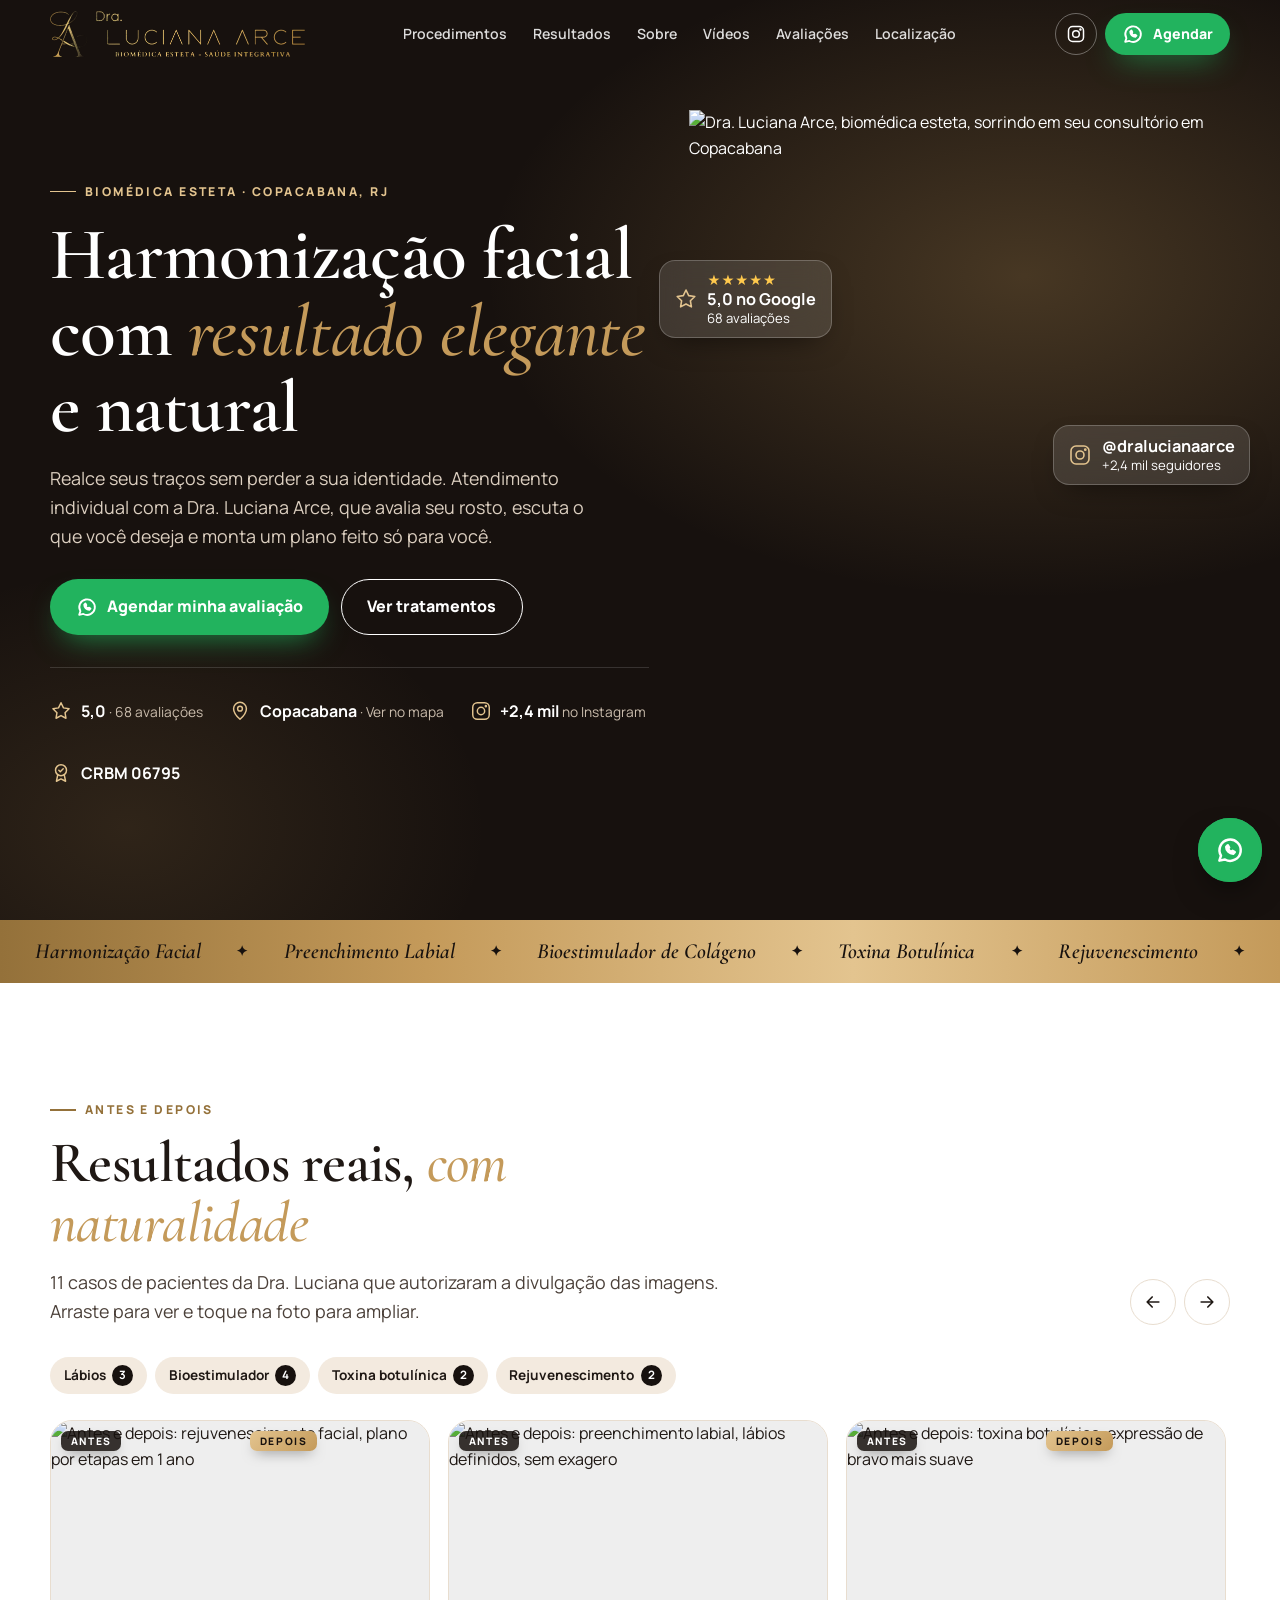
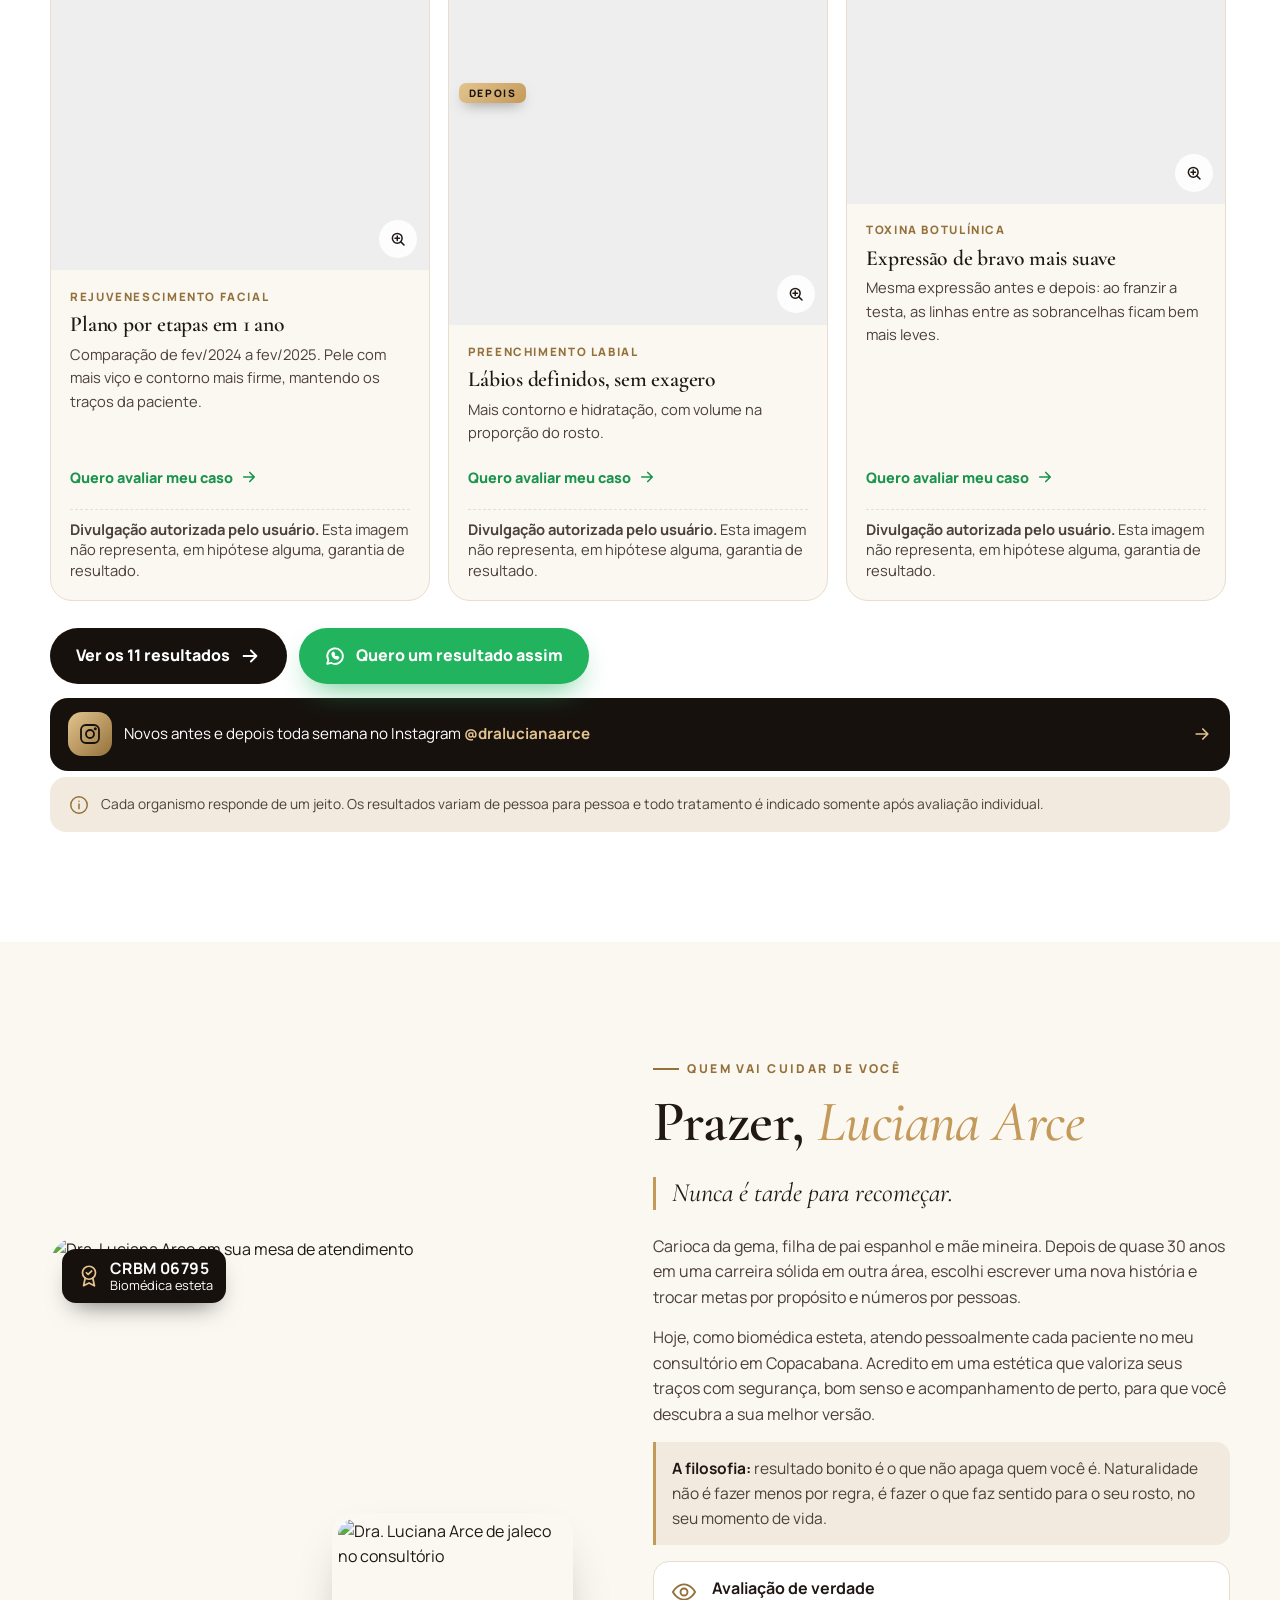
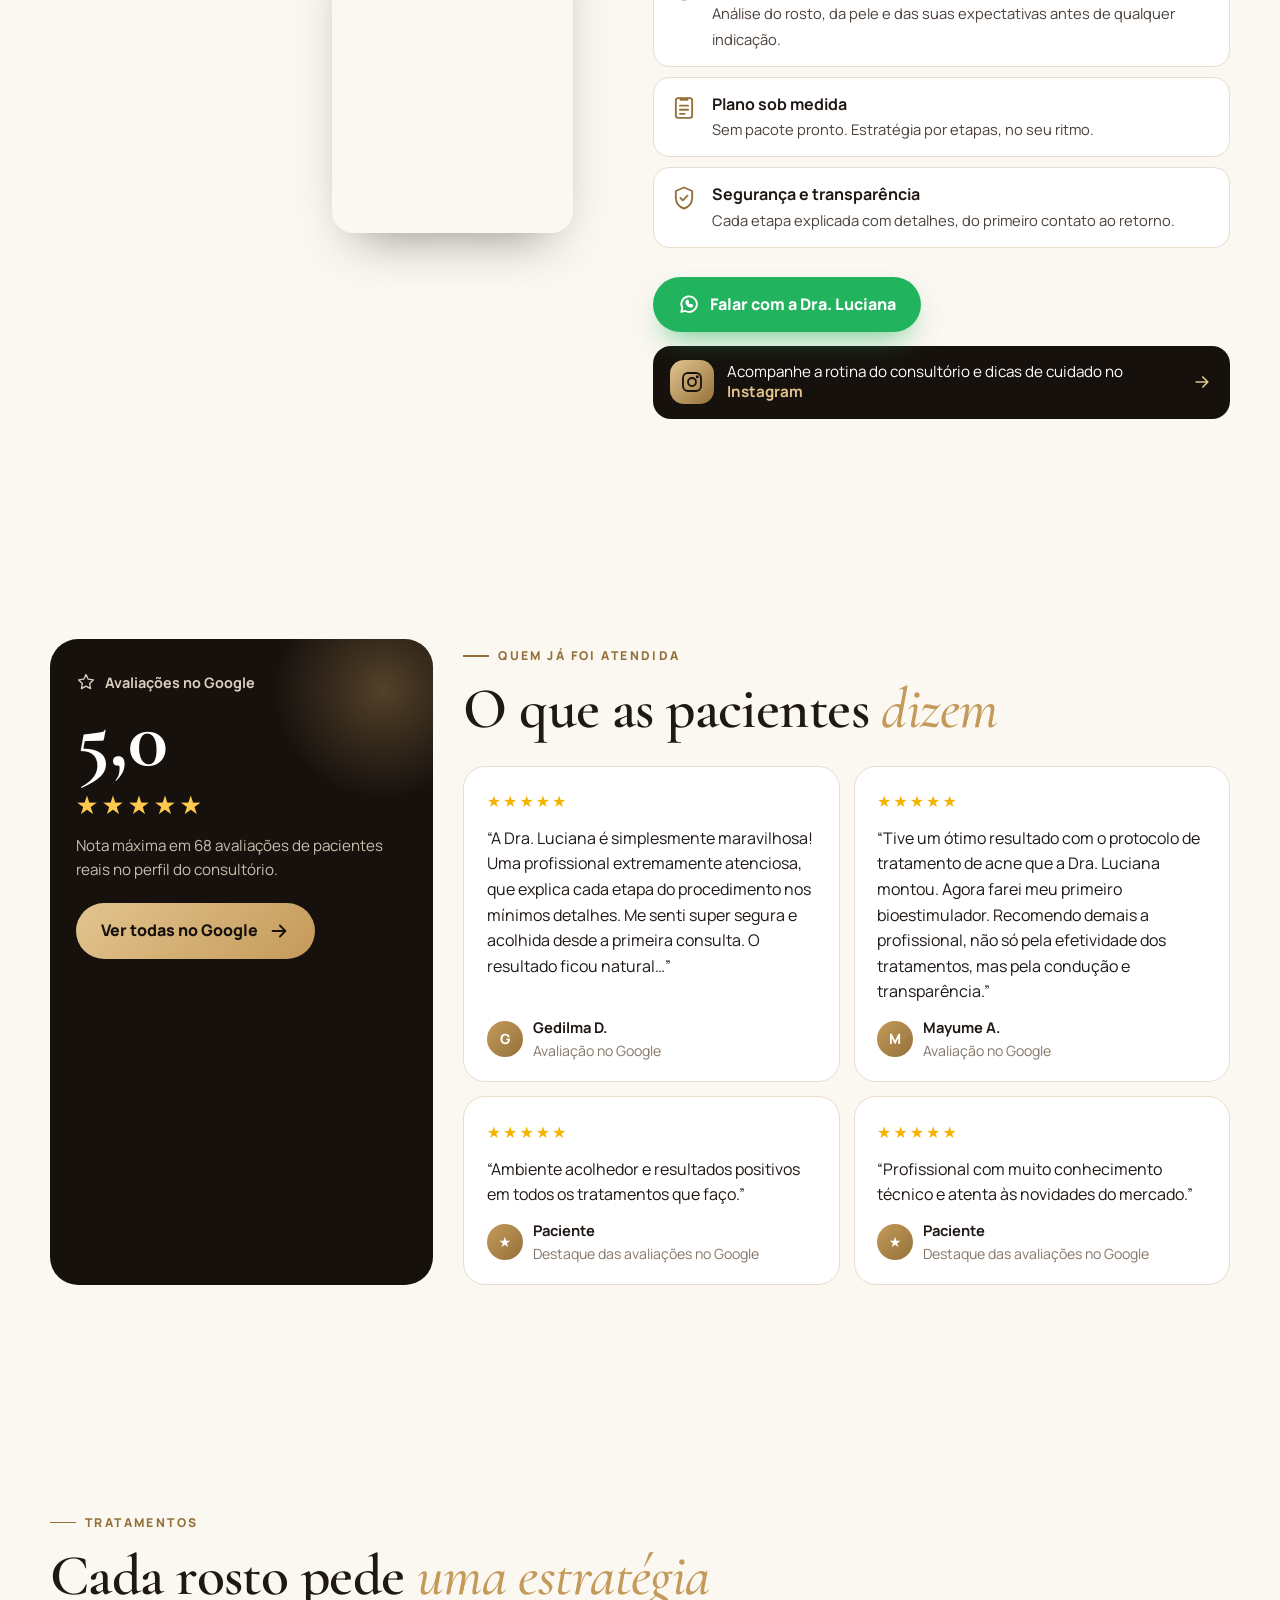
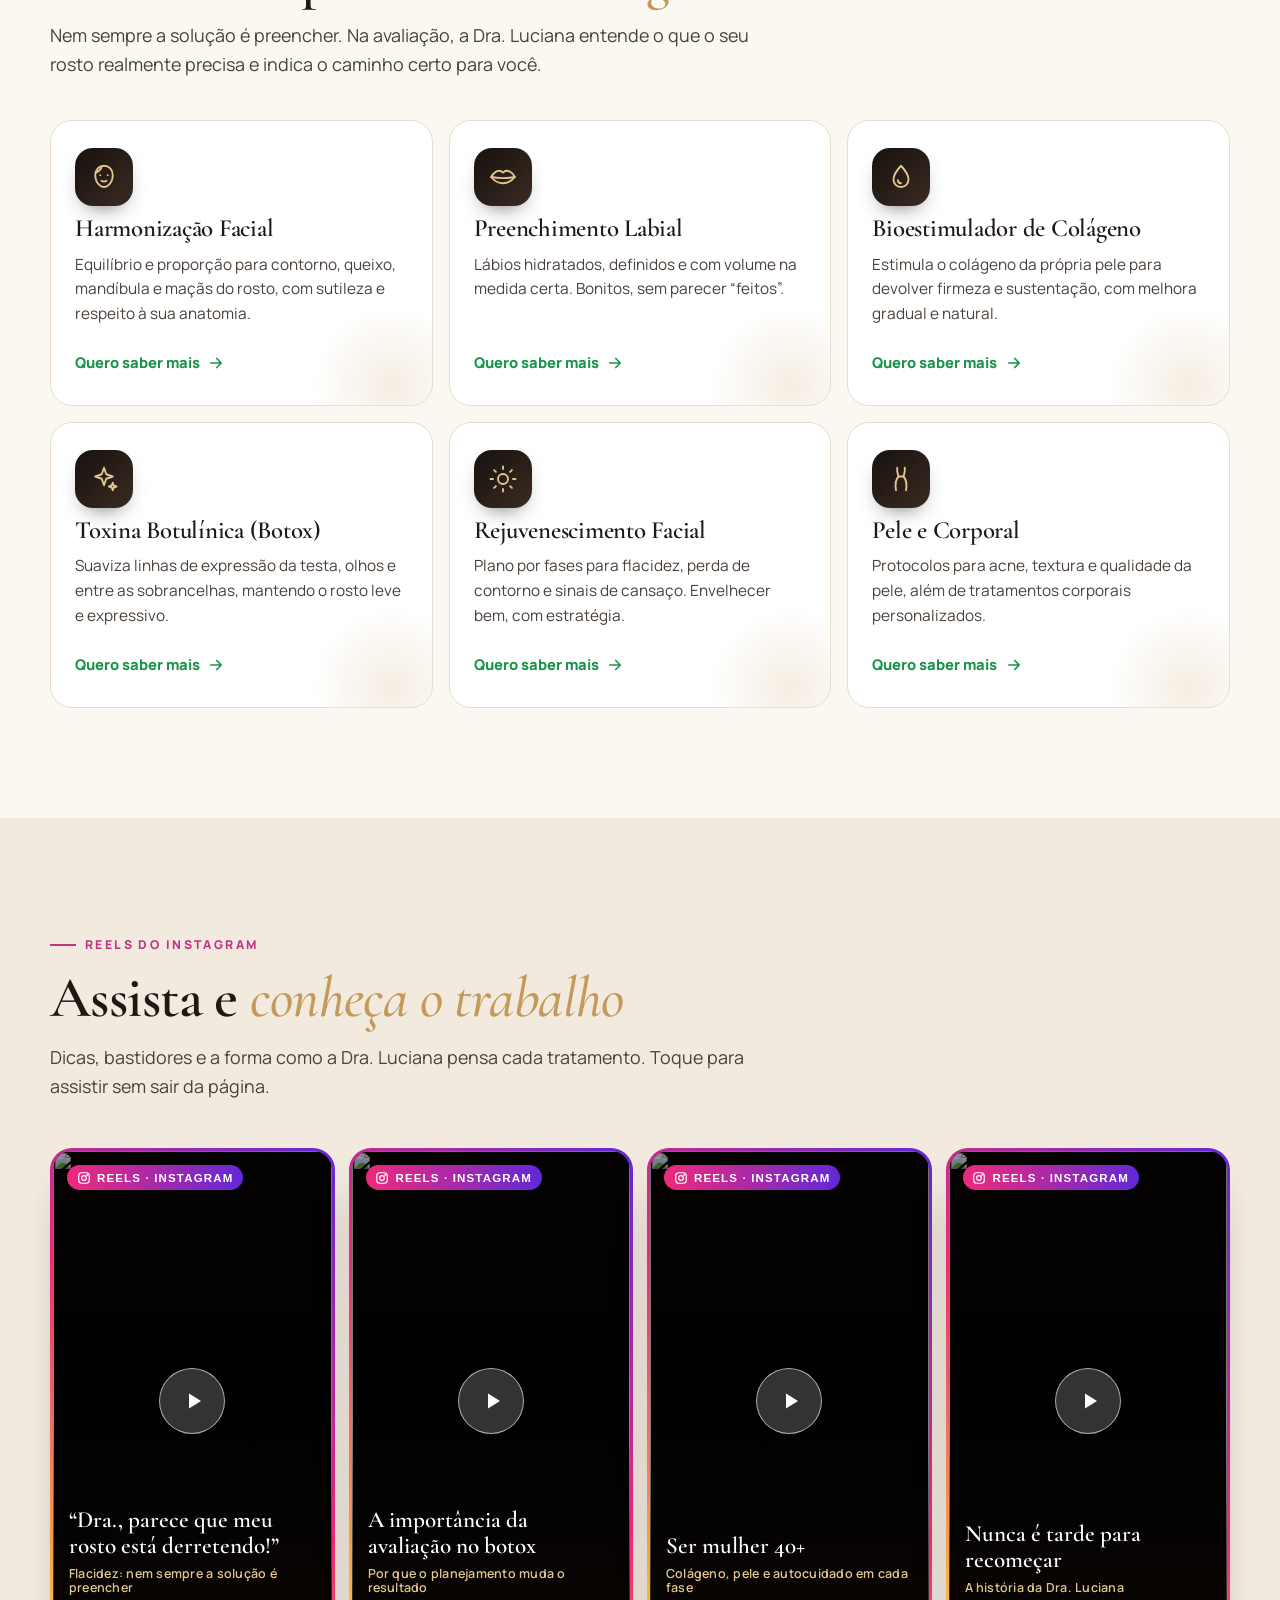
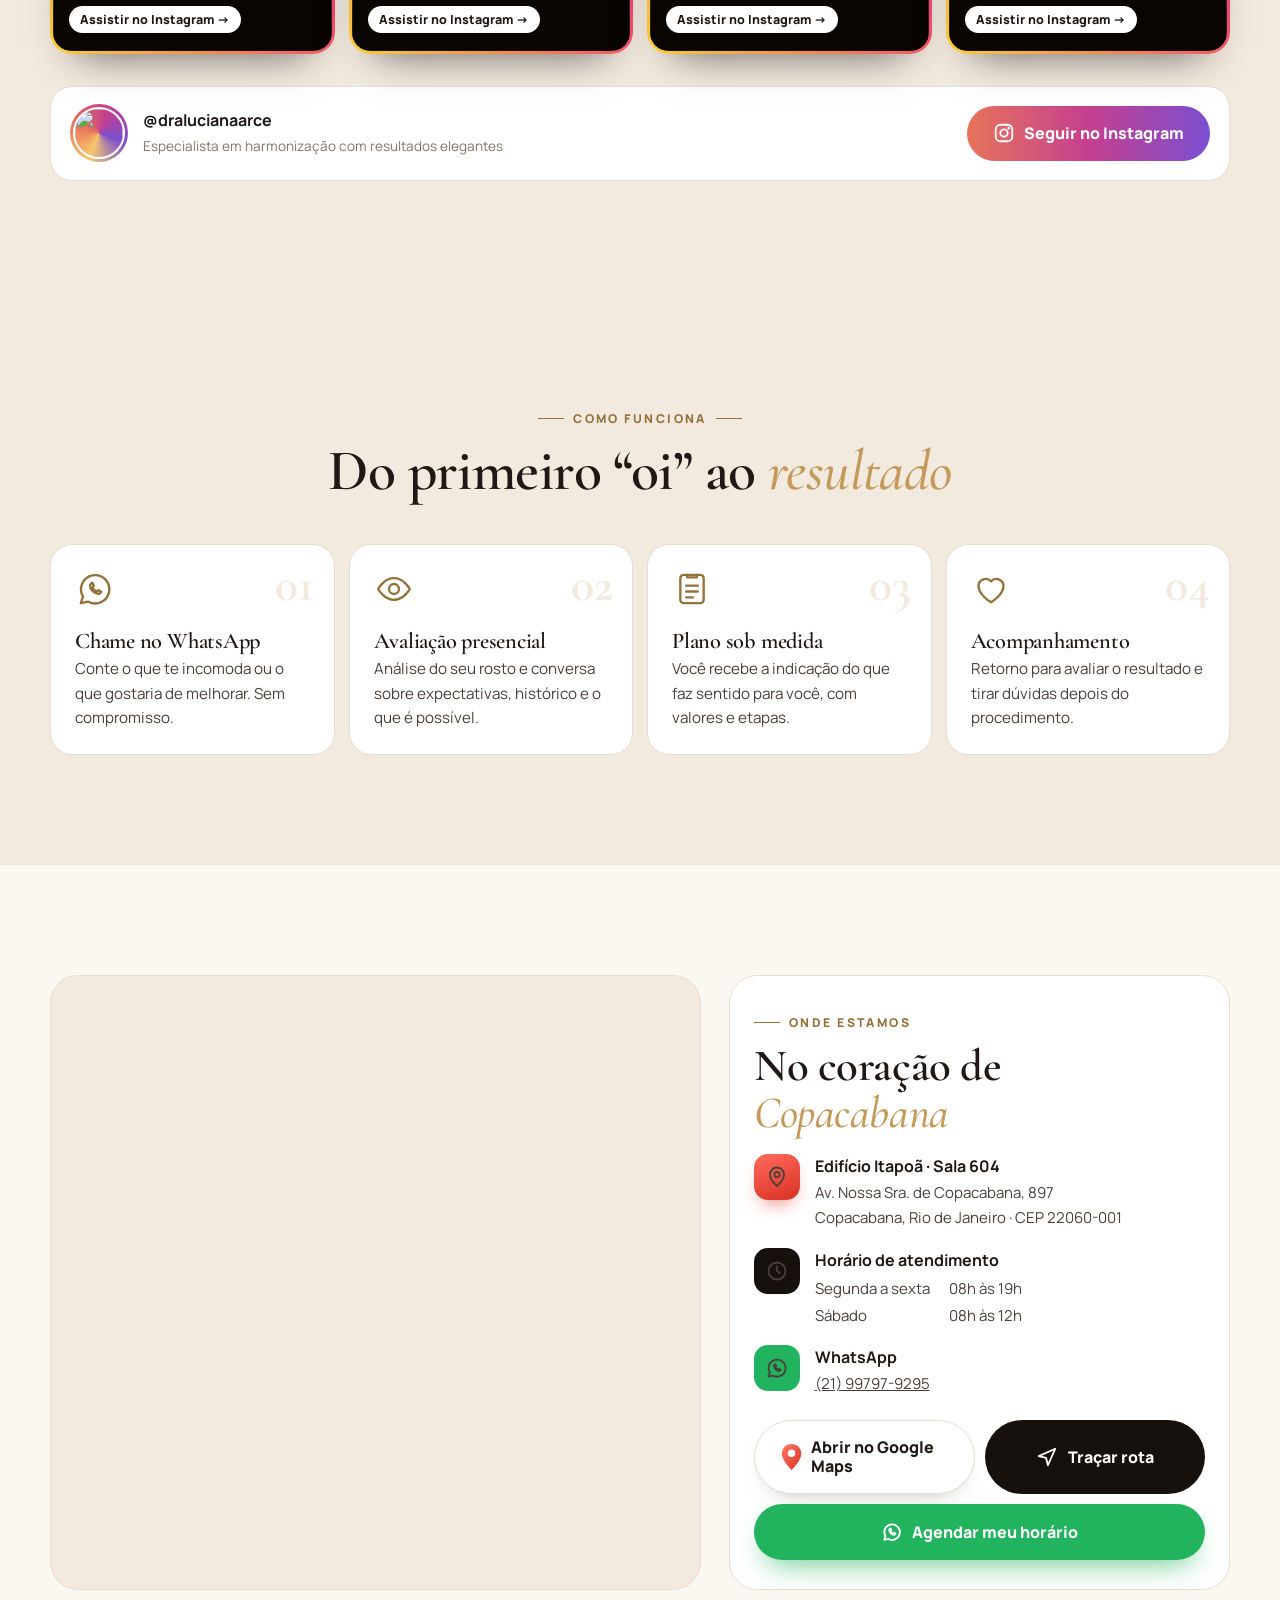
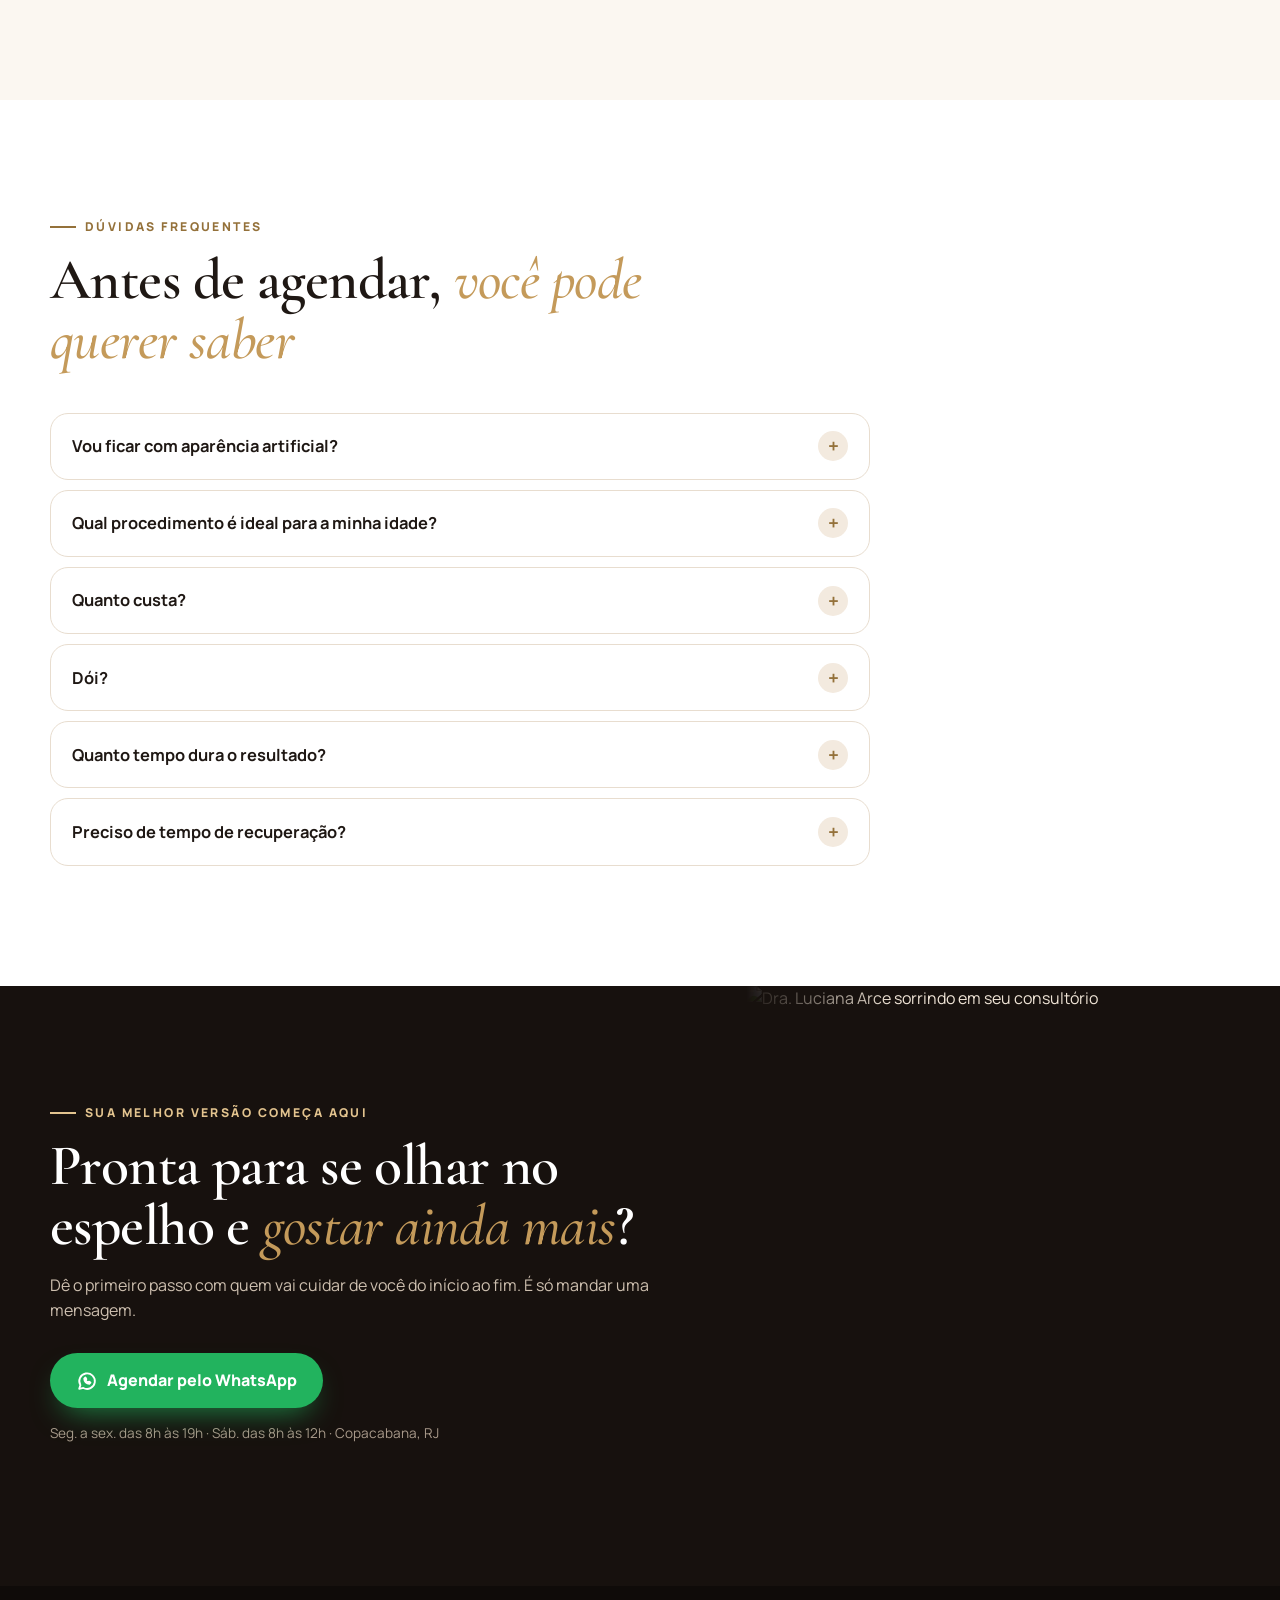
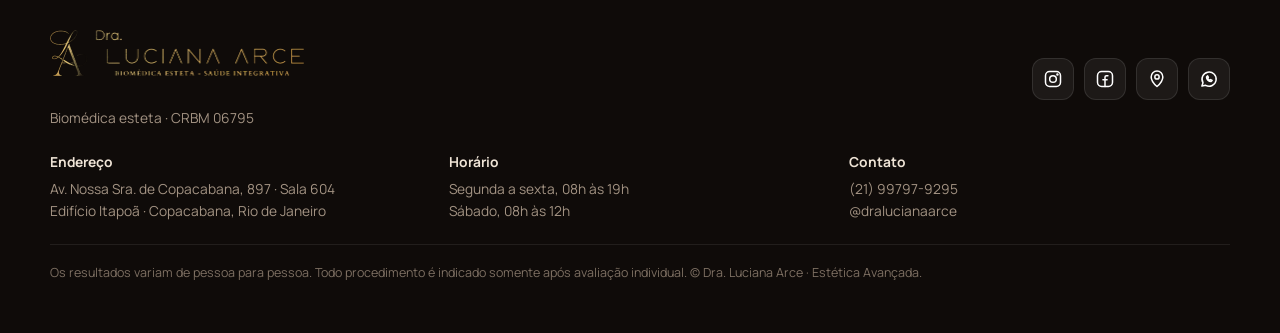
==== commit bc08b0c1: "Ajustes de SEO e toque no celular Co-Authored-By: Claude Opus 5.5 <noreply@anthropic.com> Claude-Ses" ====
--- a/index.html
+++ b/index.html
@@ -365,25 +365,25 @@
       </div>
       <div class="reels">
         <button class="reel reveal" data-reel="DexzH87NP_W" aria-label="Assistir: Dra., parece que meu rosto está derretendo">
-          <img src="img/blazer2.webp" alt="" loading="lazy">
+          <img src="img/blazer2.webp" width="600" height="1067" alt="" loading="lazy">
           <span class="rtag"><svg class="ico"><use href="#i-cam"/></svg>Reels · Instagram</span>
           <span class="play"><svg viewBox="0 0 24 24"><path d="M7 4.5v15l12-7.5z"/></svg></span>
           <span class="rtxt">“Dra., parece que meu rosto está derretendo!”<small>Flacidez: nem sempre a solução é preencher</small><em class="watch">Assistir no Instagram →</em></span>
         </button>
         <button class="reel reveal" data-reel="Dfsm_sfyibj" aria-label="Assistir: a importância de uma boa avaliação no botox">
-          <img src="img/jaleco2.webp" alt="" loading="lazy">
+          <img src="img/jaleco2.webp" width="600" height="1067" alt="" loading="lazy">
           <span class="rtag"><svg class="ico"><use href="#i-cam"/></svg>Reels · Instagram</span>
           <span class="play"><svg viewBox="0 0 24 24"><path d="M7 4.5v15l12-7.5z"/></svg></span>
           <span class="rtxt">A importância da avaliação no botox<small>Por que o planejamento muda o resultado</small><em class="watch">Assistir no Instagram →</em></span>
         </button>
         <button class="reel reveal" data-reel="Dfp_A7KiX7z" aria-label="Assistir: ser mulher 40+">
-          <img src="img/cta.webp" alt="" loading="lazy">
+          <img src="img/cta.webp" width="800" height="1422" alt="" loading="lazy">
           <span class="rtag"><svg class="ico"><use href="#i-cam"/></svg>Reels · Instagram</span>
           <span class="play"><svg viewBox="0 0 24 24"><path d="M7 4.5v15l12-7.5z"/></svg></span>
           <span class="rtxt">Ser mulher 40+<small>Colágeno, pele e autocuidado em cada fase</small><em class="watch">Assistir no Instagram →</em></span>
         </button>
         <button class="reel reveal" data-reel="DN6eG71knIu" aria-label="Assistir: nunca é tarde para recomeçar">
-          <img src="img/blazer.webp" alt="" loading="lazy">
+          <img src="img/blazer.webp" width="800" height="1422" alt="" loading="lazy">
           <span class="rtag"><svg class="ico"><use href="#i-cam"/></svg>Reels · Instagram</span>
           <span class="play"><svg viewBox="0 0 24 24"><path d="M7 4.5v15l12-7.5z"/></svg></span>
           <span class="rtxt">Nunca é tarde para recomeçar<small>A história da Dra. Luciana</small><em class="watch">Assistir no Instagram →</em></span>
@@ -391,7 +391,7 @@
       </div>
       <div class="ig-cta reveal">
         <div class="ig-prof">
-          <div class="ig-ring"><img src="img/jaleco2.webp" alt="" loading="lazy"></div>
+          <div class="ig-ring"><img src="img/jaleco2.webp" width="600" height="1067" alt="" loading="lazy"></div>
           <div><b>@dralucianaarce</b><span>Especialista em harmonização com resultados elegantes</span></div>
         </div>
         <a class="btn btn-ig" href="https://www.instagram.com/dralucianaarce/" target="_blank" rel="noopener" data-track="instagram"><svg class="ico"><use href="#i-cam"/></svg>Seguir no Instagram</a>
@@ -472,7 +472,7 @@
         </div>
         <p class="micro">Seg. a sex. das 8h às 19h · Sáb. das 8h às 12h · Copacabana, RJ</p>
       </div>
-      <div class="final-photo"><img src="img/hero.webp" alt="Dra. Luciana Arce sorrindo em seu consultório" loading="lazy"></div>
+      <div class="final-photo"><img src="img/hero.webp" width="900" height="1600" alt="Dra. Luciana Arce sorrindo em seu consultório" loading="lazy"></div>
     </div>
   </section>
 
--- a/style.css
+++ b/style.css
@@ -437,3 +437,6 @@
 @media (max-width:480px){.brand img{height:34px}.top .btn{padding:.55rem .85rem}.top-ig{width:38px;height:38px;margin-right:6px}}
 @media (max-width:979px) and (max-height:720px){.hero-photo{height:36svh;min-height:240px}.hero .lead{font-size:.95rem}.hero h1{font-size:2.1rem}}
 @media (max-width:639px){.pillars.light .pillar span{display:none}.pillars.light .pillar{padding:.7rem .9rem;align-items:center}.pillars.light .pillar .ico{margin-top:0}}
+.proof a,.proof .crbm-mini{min-height:44px}
+.res-card a,.proc a{min-height:44px}
+.crumb{min-height:44px}
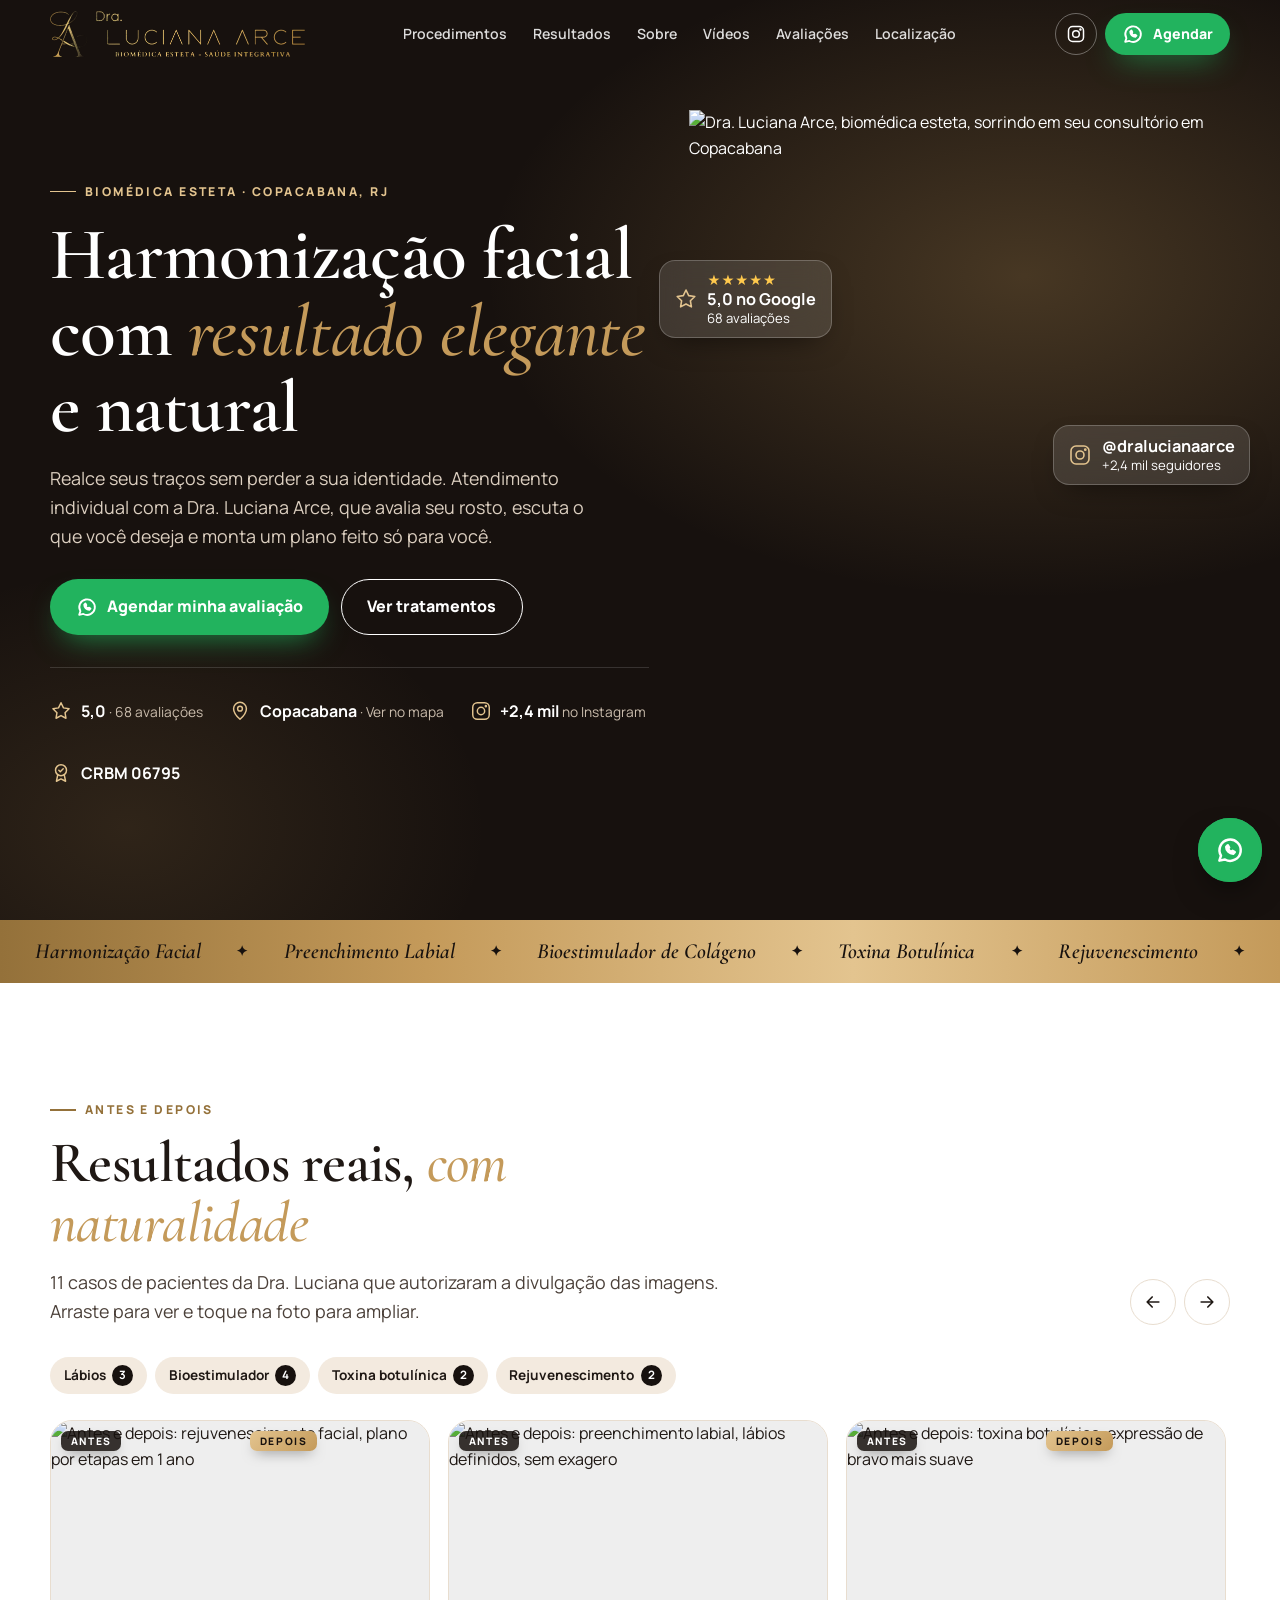
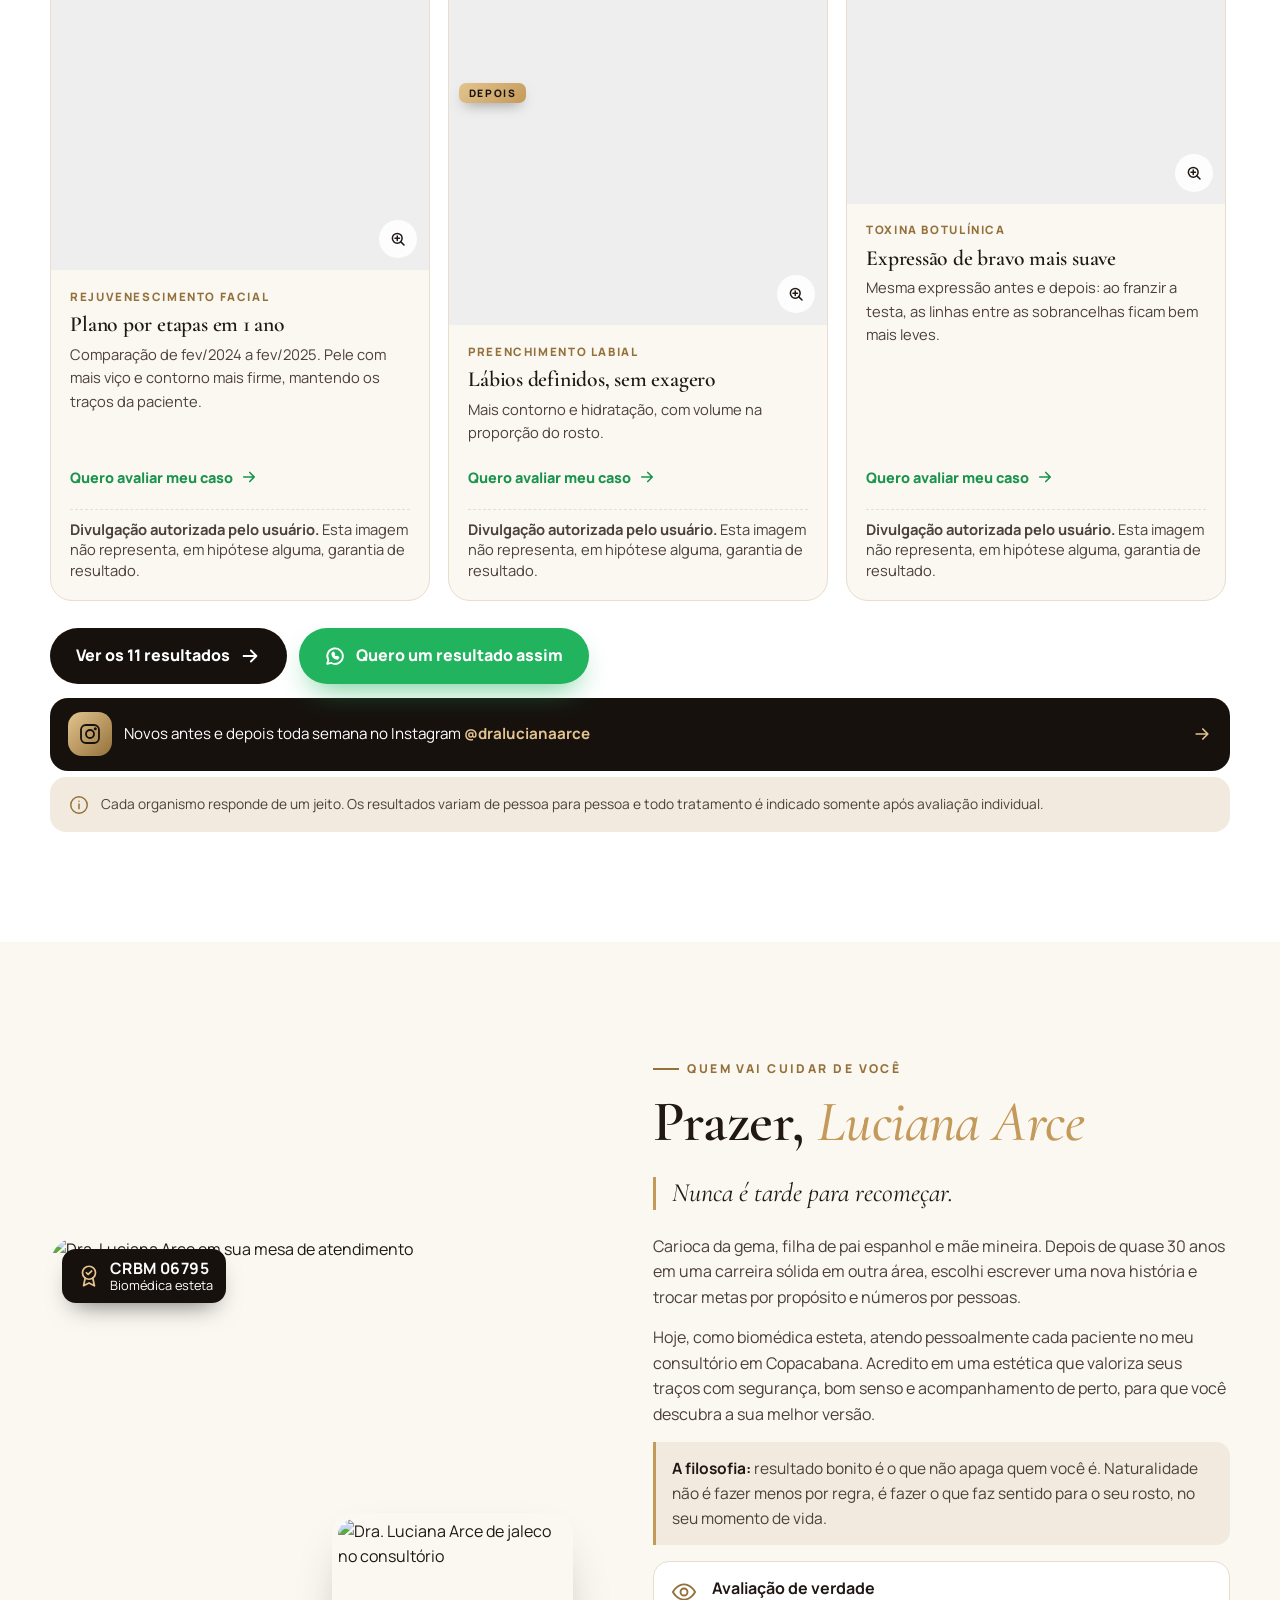
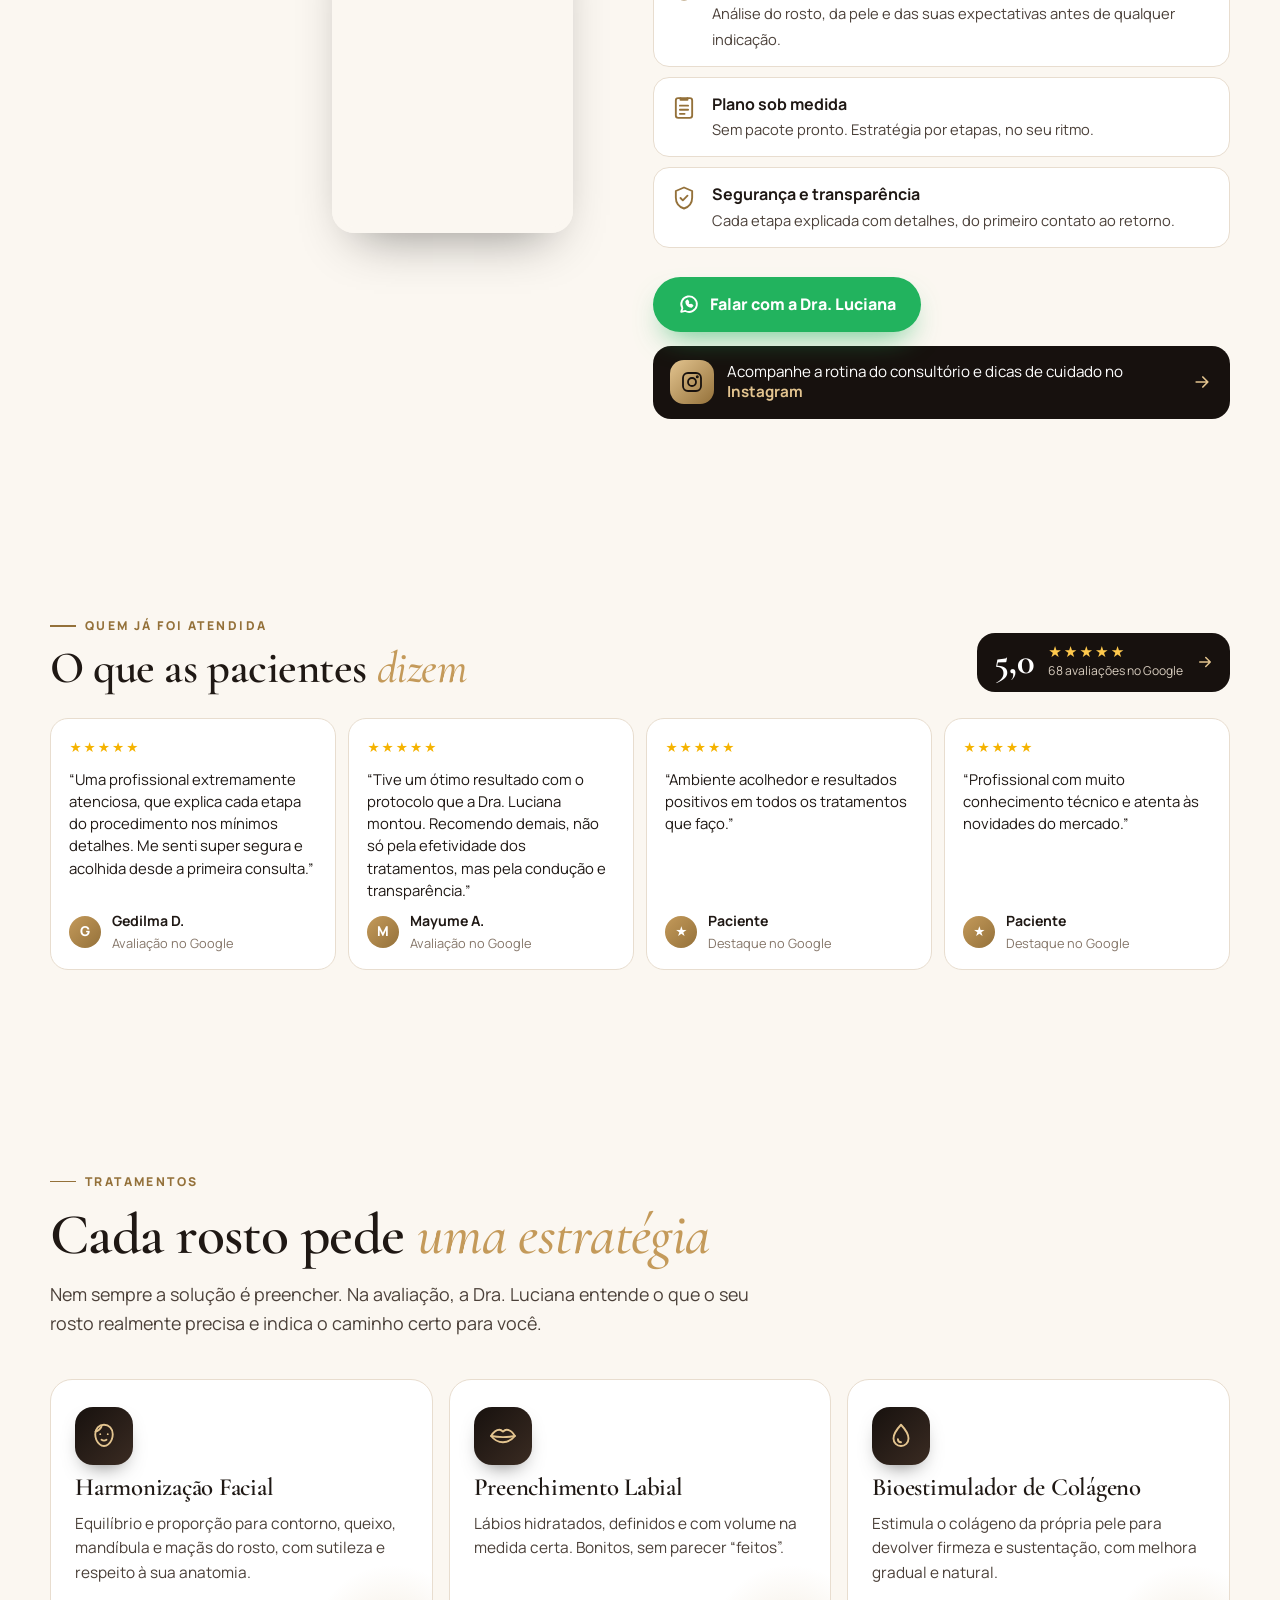
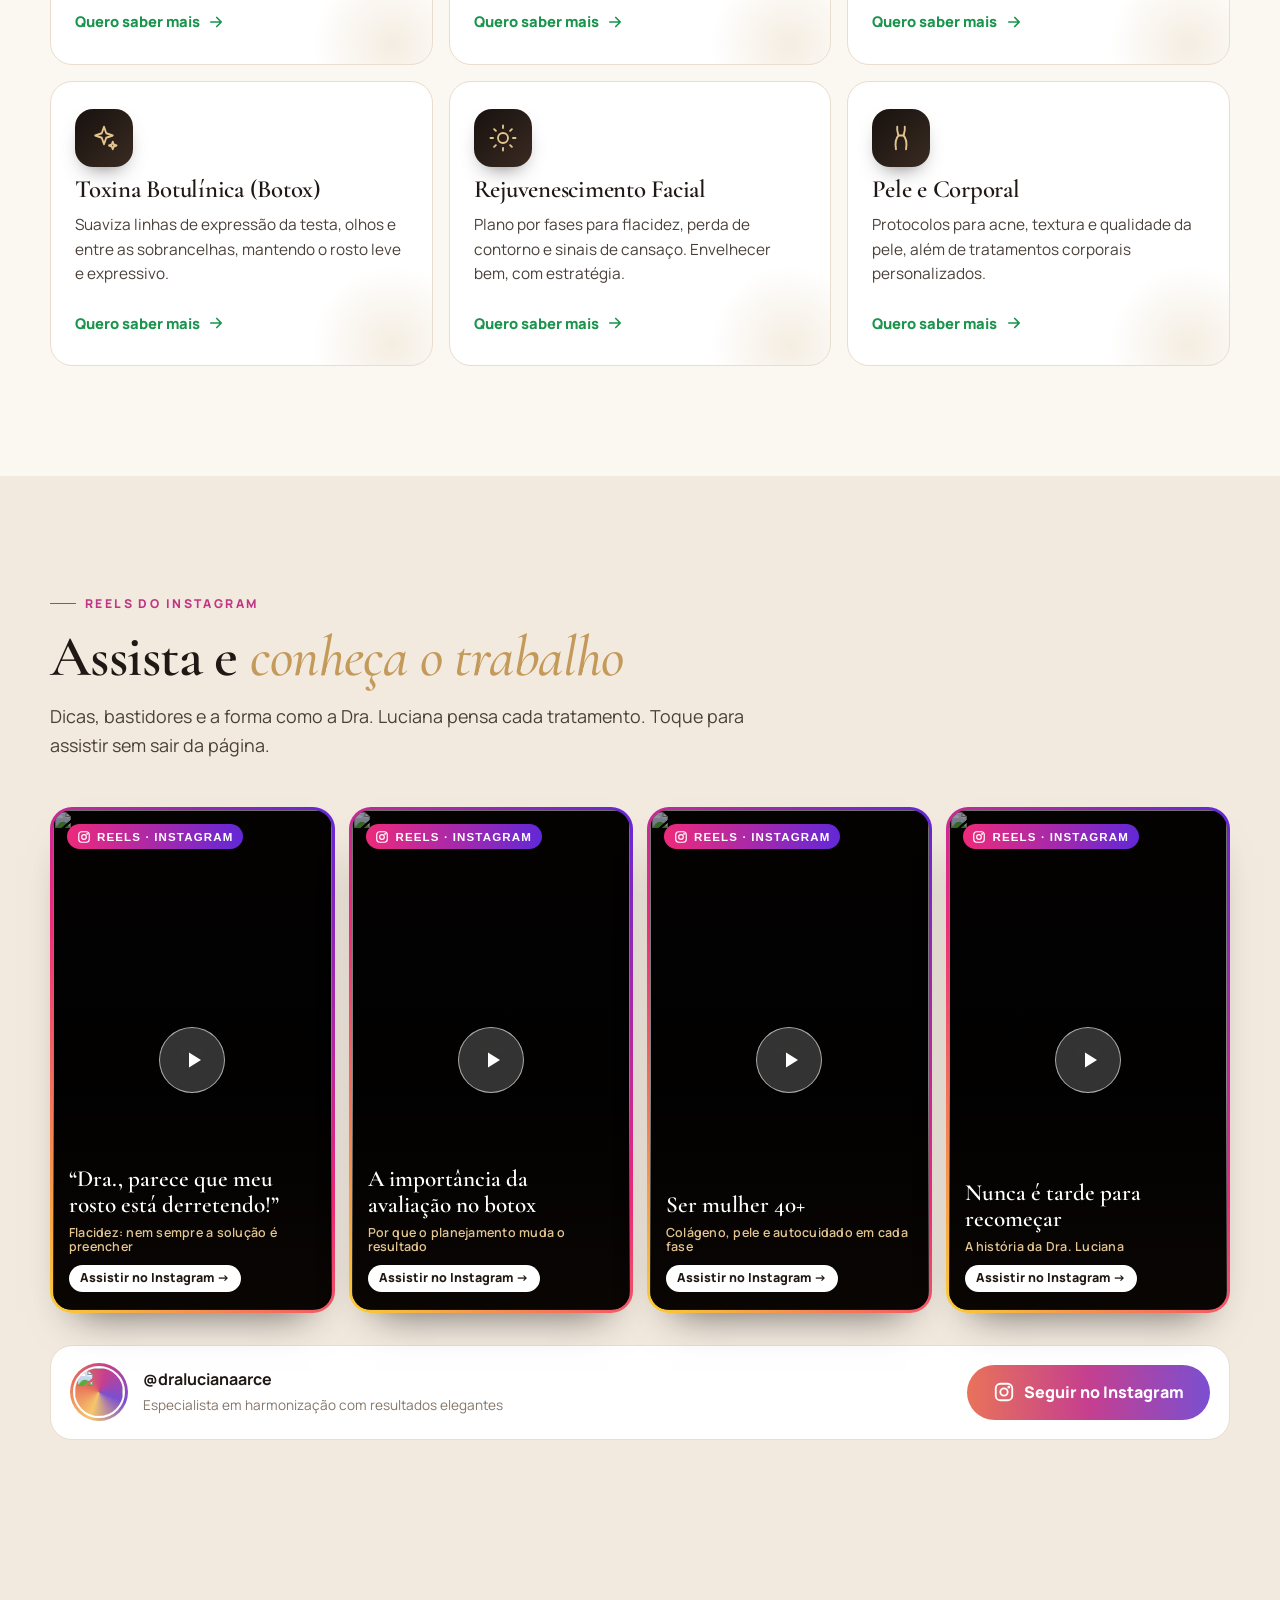
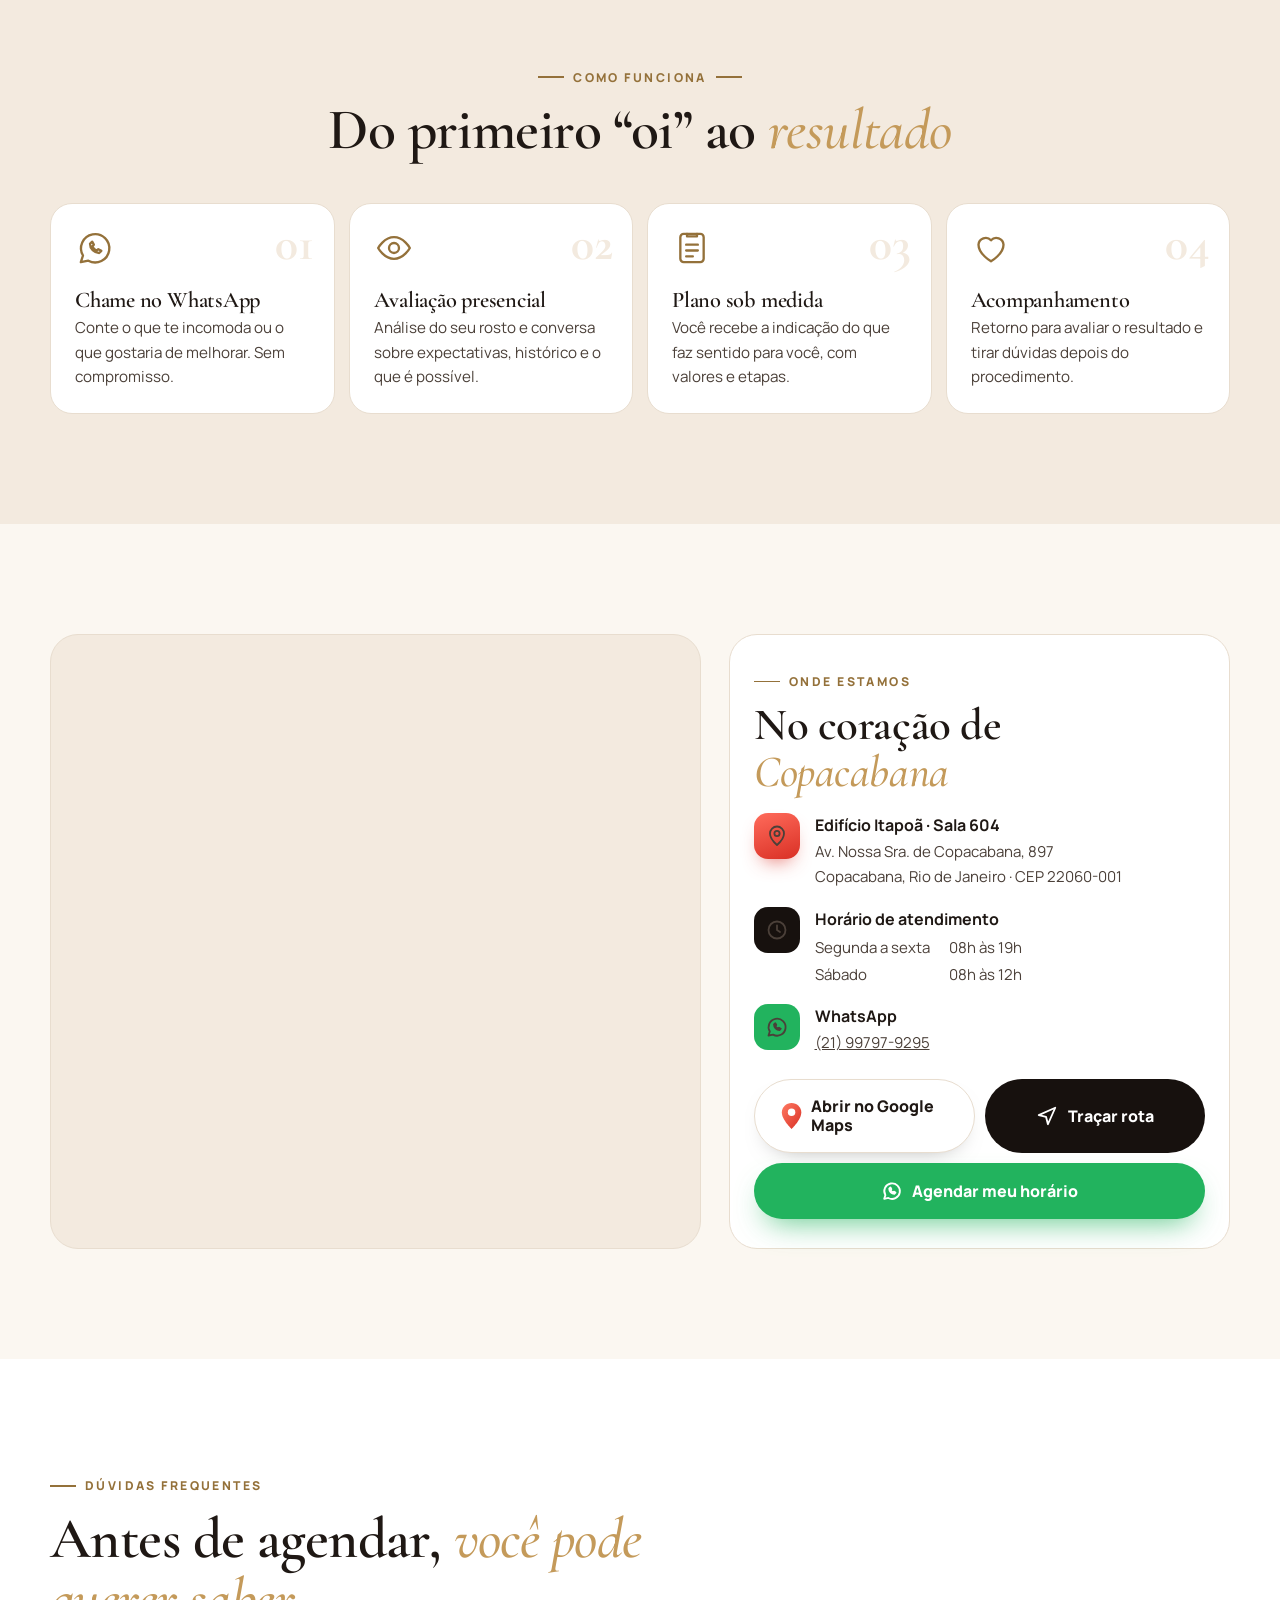
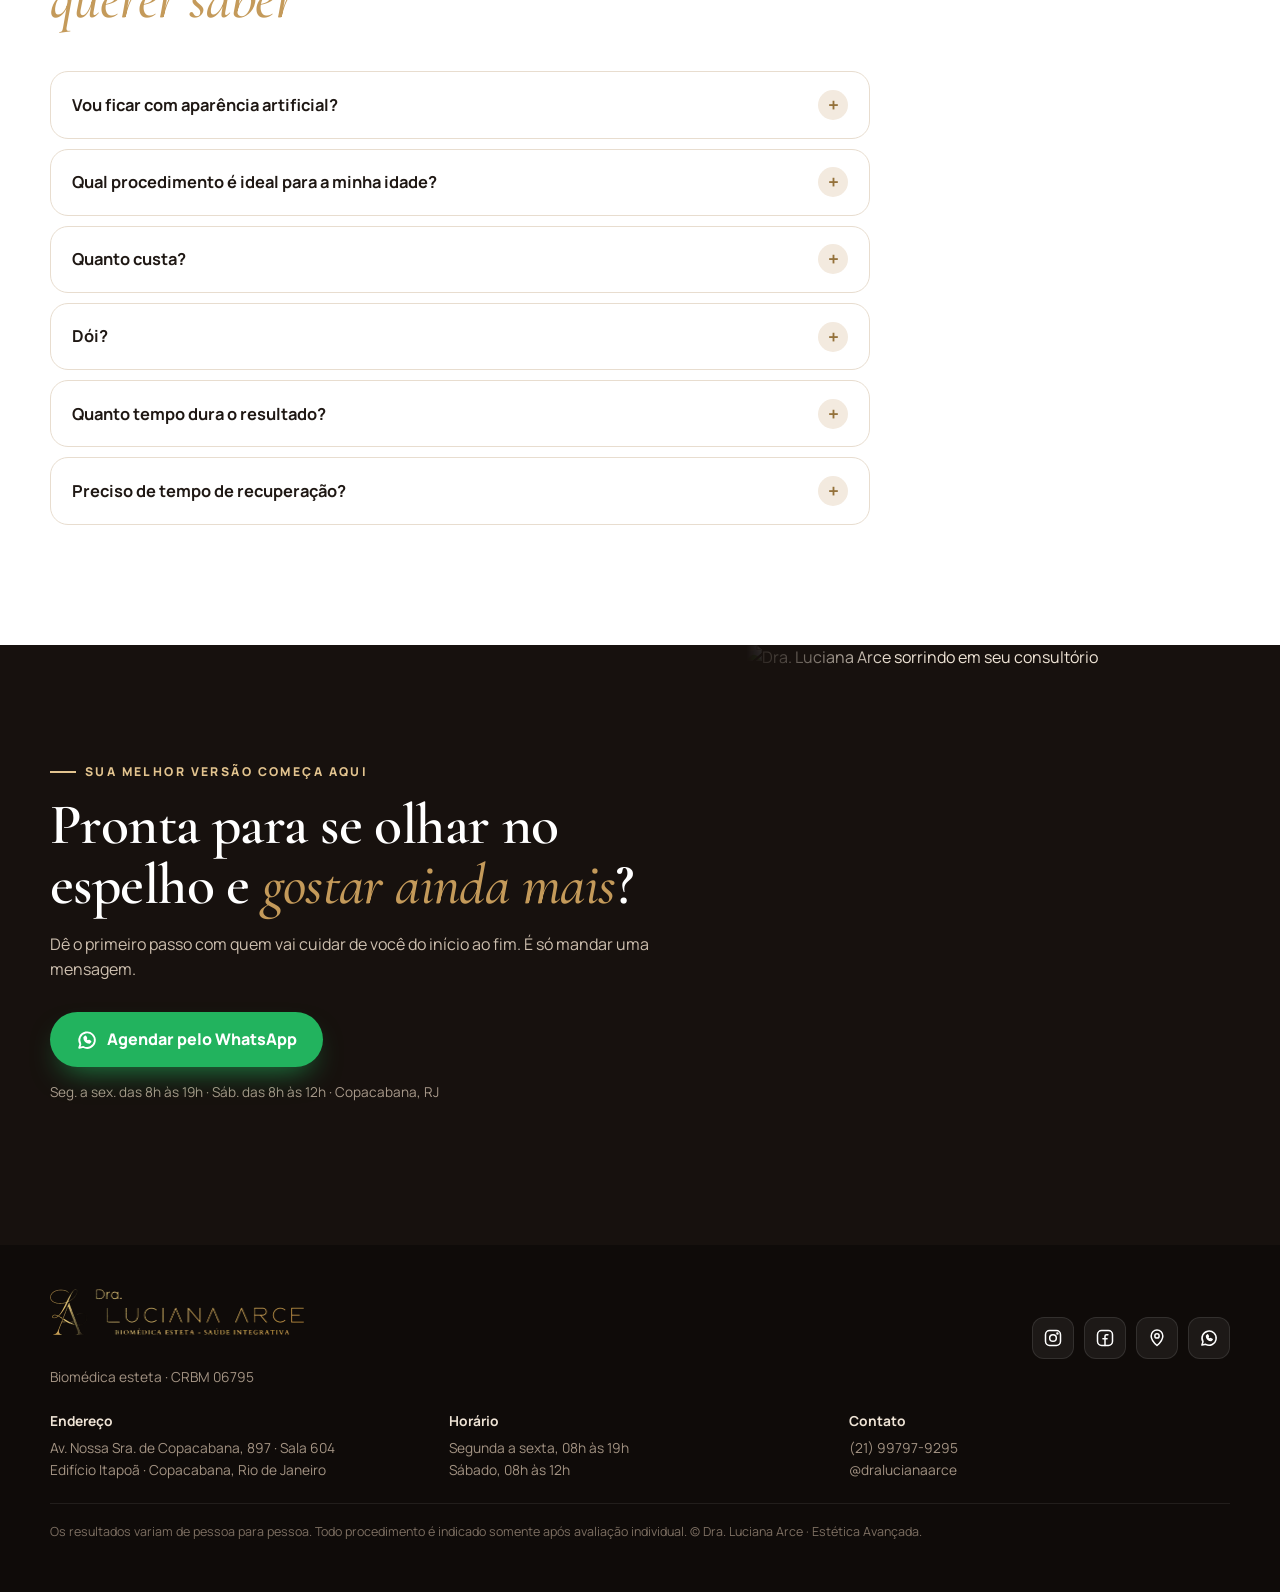
==== commit 3c65112d: "Selos fora do rosto no celular e avaliações compactas Co-Authored-By: Claude Fable 5.2 <noreply@anth" ====
--- a/index.html
+++ b/index.html
@@ -25,8 +25,8 @@
 
 <!-- Google Ads: preencher AW_ID e AW_LABEL para medir os cliques no WhatsApp como conversão -->
 <script>
-  window.AW_ID = '';      // ex.: 'AW-123456789'
-  window.AW_LABEL = '';   // ex.: 'AbCdEfGhIj'
+  window.AW_ID = 'AW-18244427815';
+  window.AW_LABEL = 'uoNiCJWLmLkdEKfAz_tD';
   window.dataLayer = window.dataLayer || [];
   function gtag(){dataLayer.push(arguments);}
   if (window.AW_ID) {
@@ -265,40 +265,38 @@
   <!-- AVALIAÇÕES -->
   <section class="reviews" id="avaliacoes">
     <div class="wrap">
-      <div class="score reveal">
-        <span class="g"><svg class="ico" style="width:20px;height:20px"><use href="#i-star"/></svg>Avaliações no Google</span>
-        <span class="big">5,0</span>
-        <span class="stars">★★★★★</span>
-        <p>Nota máxima em 68 avaliações de pacientes reais no perfil do consultório.</p>
-        <a class="btn btn-gold" href="https://g.page/Luarce" target="_blank" rel="noopener" data-track="google-reviews">Ver todas no Google <svg class="ico"><use href="#i-arrow"/></svg></a>
-      </div>
-      <div>
-        <div class="head reveal" style="margin-bottom:1.6rem">
+      <div class="rv-top reveal">
+        <div class="head" style="margin-bottom:0">
           <span class="eyebrow">Quem já foi atendida</span>
           <h2>O que as pacientes <em>dizem</em></h2>
         </div>
-        <div class="rv-grid">
+        <a class="score-pill" href="https://g.page/Luarce" target="_blank" rel="noopener" data-track="google-reviews">
+          <b>5,0</b>
+          <span><span class="stars">★★★★★</span><small>68 avaliações no Google</small></span>
+          <svg class="ico"><use href="#i-arrow"/></svg>
+        </a>
+      </div>
+      <div class="rv-row">
           <figure class="rv reveal">
-            <span class="stars">★★★★★</span>
-            <p>“A Dra. Luciana é simplesmente maravilhosa! Uma profissional extremamente atenciosa, que explica cada etapa do procedimento nos mínimos detalhes. Me senti super segura e acolhida desde a primeira consulta. O resultado ficou natural…”</p>
+            <span class="stars" aria-label="5 estrelas">★★★★★</span>
+            <p>“Uma profissional extremamente atenciosa, que explica cada etapa do procedimento nos mínimos detalhes. Me senti super segura e acolhida desde a primeira consulta.”</p>
             <figcaption class="who"><span class="av">G</span><span><b>Gedilma D.</b>Avaliação no Google</span></figcaption>
           </figure>
           <figure class="rv reveal">
-            <span class="stars">★★★★★</span>
-            <p>“Tive um ótimo resultado com o protocolo de tratamento de acne que a Dra. Luciana montou. Agora farei meu primeiro bioestimulador. Recomendo demais a profissional, não só pela efetividade dos tratamentos, mas pela condução e transparência.”</p>
+            <span class="stars" aria-label="5 estrelas">★★★★★</span>
+            <p>“Tive um ótimo resultado com o protocolo que a Dra. Luciana montou. Recomendo demais, não só pela efetividade dos tratamentos, mas pela condução e transparência.”</p>
             <figcaption class="who"><span class="av">M</span><span><b>Mayume A.</b>Avaliação no Google</span></figcaption>
           </figure>
           <figure class="rv reveal">
-            <span class="stars">★★★★★</span>
+            <span class="stars" aria-label="5 estrelas">★★★★★</span>
             <p>“Ambiente acolhedor e resultados positivos em todos os tratamentos que faço.”</p>
-            <figcaption class="who"><span class="av">★</span><span><b>Paciente</b>Destaque das avaliações no Google</span></figcaption>
+            <figcaption class="who"><span class="av">★</span><span><b>Paciente</b>Destaque no Google</span></figcaption>
           </figure>
           <figure class="rv reveal">
-            <span class="stars">★★★★★</span>
+            <span class="stars" aria-label="5 estrelas">★★★★★</span>
             <p>“Profissional com muito conhecimento técnico e atenta às novidades do mercado.”</p>
-            <figcaption class="who"><span class="av">★</span><span><b>Paciente</b>Destaque das avaliações no Google</span></figcaption>
+            <figcaption class="who"><span class="av">★</span><span><b>Paciente</b>Destaque no Google</span></figcaption>
           </figure>
-        </div>
       </div>
     </div>
   </section>
--- a/style.css
+++ b/style.css
@@ -440,3 +440,32 @@
 .proof a,.proof .crbm-mini{min-height:44px}
 .res-card a,.proc a{min-height:44px}
 .crumb{min-height:44px}
+
+/* v5: selos fora do rosto no celular + avaliações compactas */
+.reviews{padding:64px 0}
+.reviews .wrap{display:block}
+.rv-top{display:flex;flex-wrap:wrap;align-items:flex-end;justify-content:space-between;gap:16px;margin-bottom:1.4rem}
+.rv-top h2{font-size:clamp(1.9rem,4vw,2.8rem);margin:.6rem 0 0}
+.score-pill{display:inline-flex;align-items:center;gap:.8rem;text-decoration:none;background:var(--espresso);color:#fff;border-radius:18px;padding:.7rem 1rem .7rem 1.1rem;transition:transform .2s}
+.score-pill:hover{transform:translateY(-2px)}
+.score-pill b{font-family:var(--serif);font-size:2.3rem;line-height:1;font-weight:700}
+.score-pill .stars{display:block;color:#ffc94d;letter-spacing:2px;font-size:.95rem;line-height:1.1}
+.score-pill small{display:block;font-size:.76rem;color:#d8cdbf}
+.score-pill .ico{width:18px;height:18px;color:var(--gold-l);stroke-width:2}
+.rv-row{display:flex;gap:12px;overflow-x:auto;scroll-snap-type:x mandatory;padding:4px 16px 12px;margin:0 -16px;scrollbar-width:none}
+.rv-row::-webkit-scrollbar{display:none}
+.rv-row .rv{flex:0 0 78%;max-width:300px;scroll-snap-align:start;padding:1.1rem 1.15rem 1rem;gap:.55rem;border-radius:18px}
+.rv-row .rv .stars{font-size:.85rem}
+.rv-row .rv p{font-size:.93rem;line-height:1.5;display:-webkit-box;-webkit-line-clamp:6;-webkit-box-orient:vertical;overflow:hidden}
+.rv-row .rv .av{width:32px;height:32px;font-size:.85rem}
+.rv-row .rv .who{font-size:.8rem}
+.rv-row .rv .who b{font-size:.88rem}
+@media (min-width:980px){.reviews{padding:80px 0}.rv-row{overflow:visible;margin:0;padding:4px 0;display:grid;grid-template-columns:repeat(4,1fr)}.rv-row .rv{max-width:none}}
+@media (max-width:979px){
+  .chip{animation:none;padding:.42rem .6rem;font-size:.68rem;border-radius:12px;gap:.45rem;background:rgba(23,17,14,.55);border-color:rgba(255,255,255,.18)}
+  .chip b{font-size:.8rem}
+  .chip .ico{width:18px;height:18px}
+  .chip .stars{font-size:.7rem}
+  .chip-g{top:auto;bottom:78px;left:12px;right:auto}
+  .chip-c{top:auto;bottom:78px;right:12px;left:auto}
+}
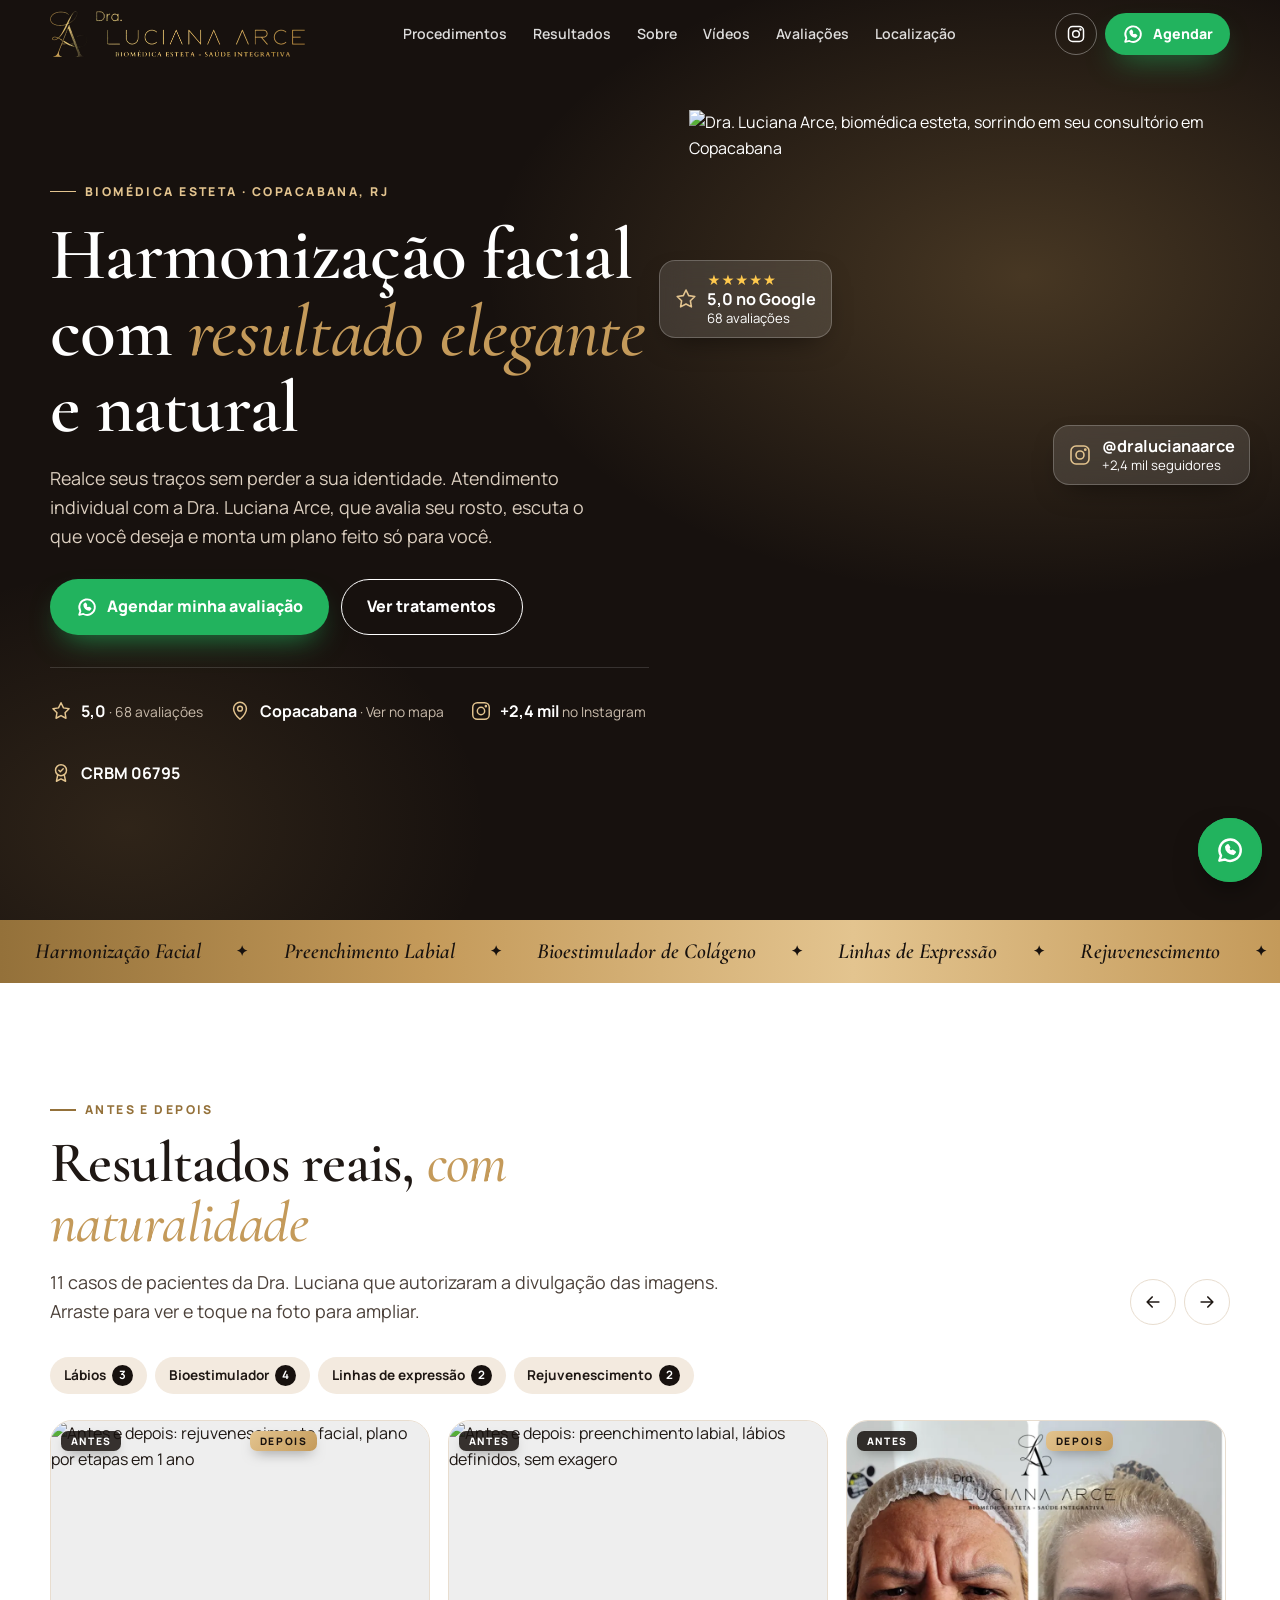
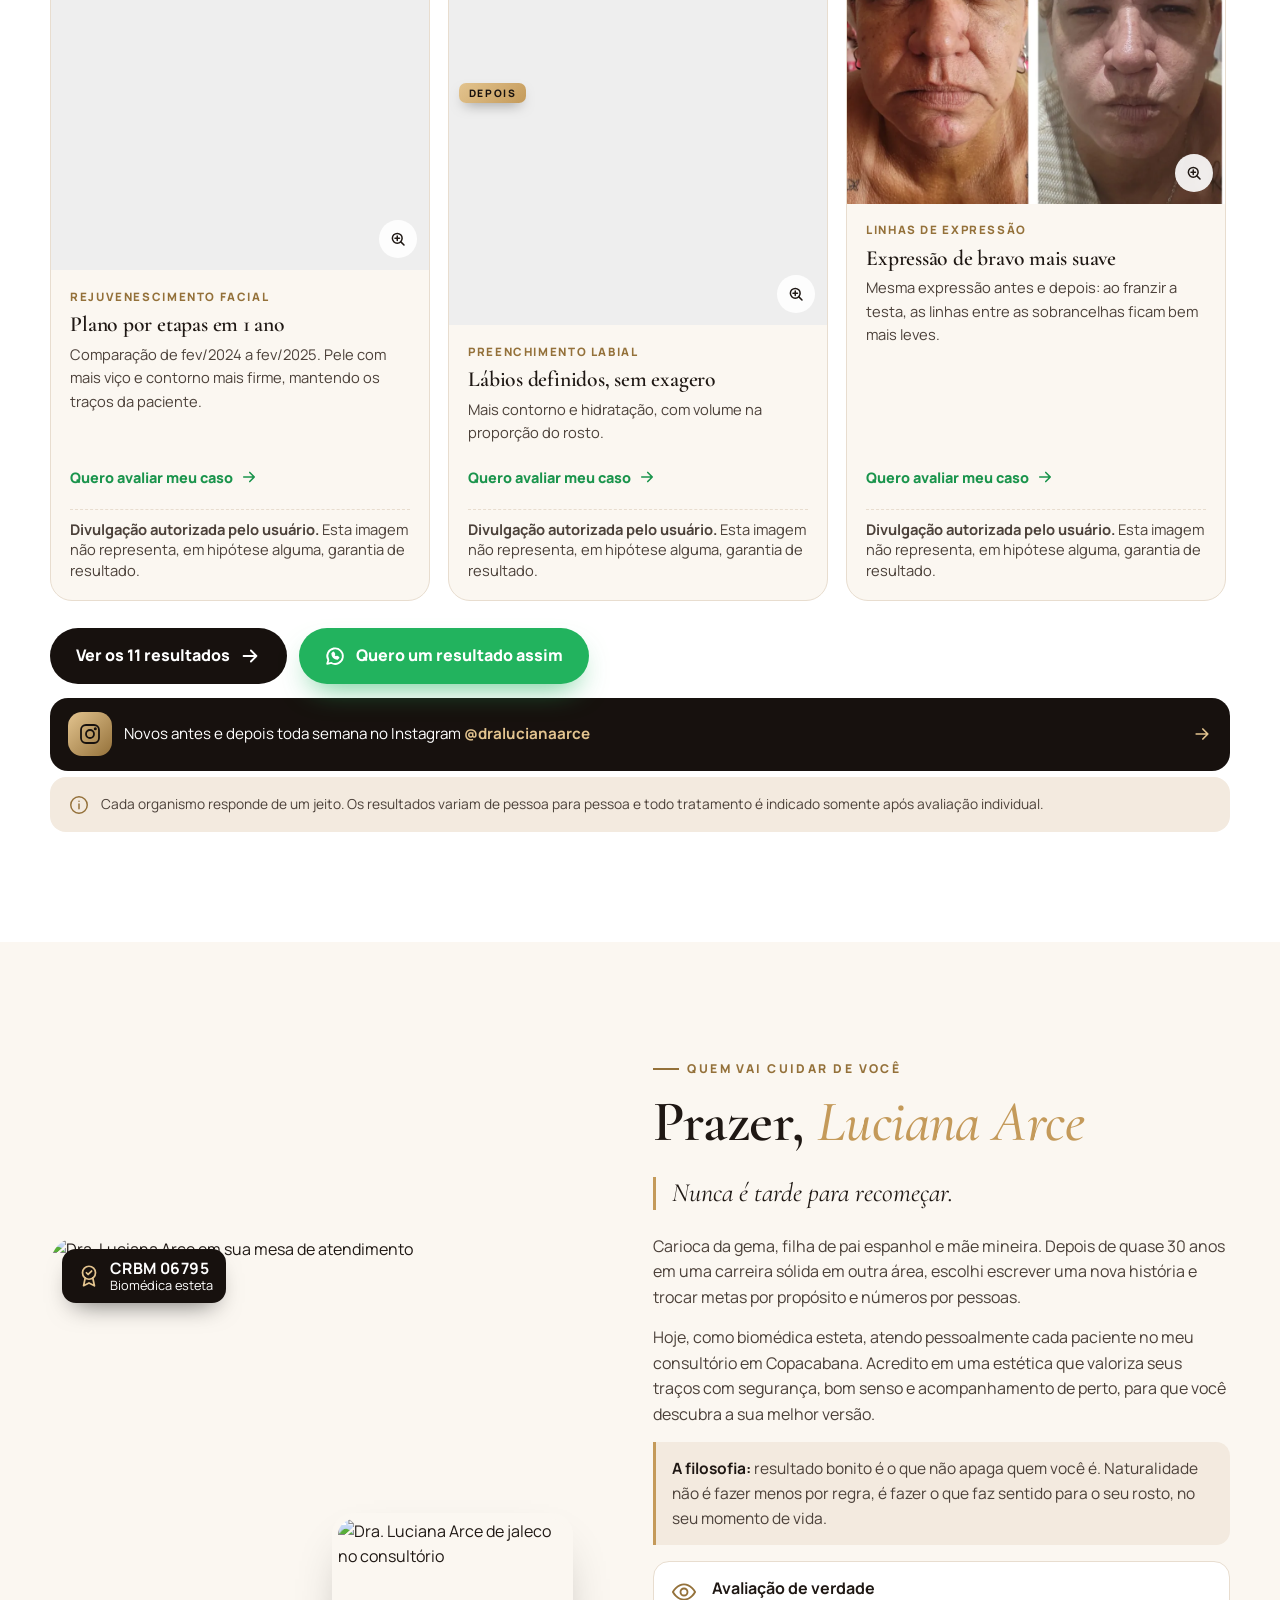
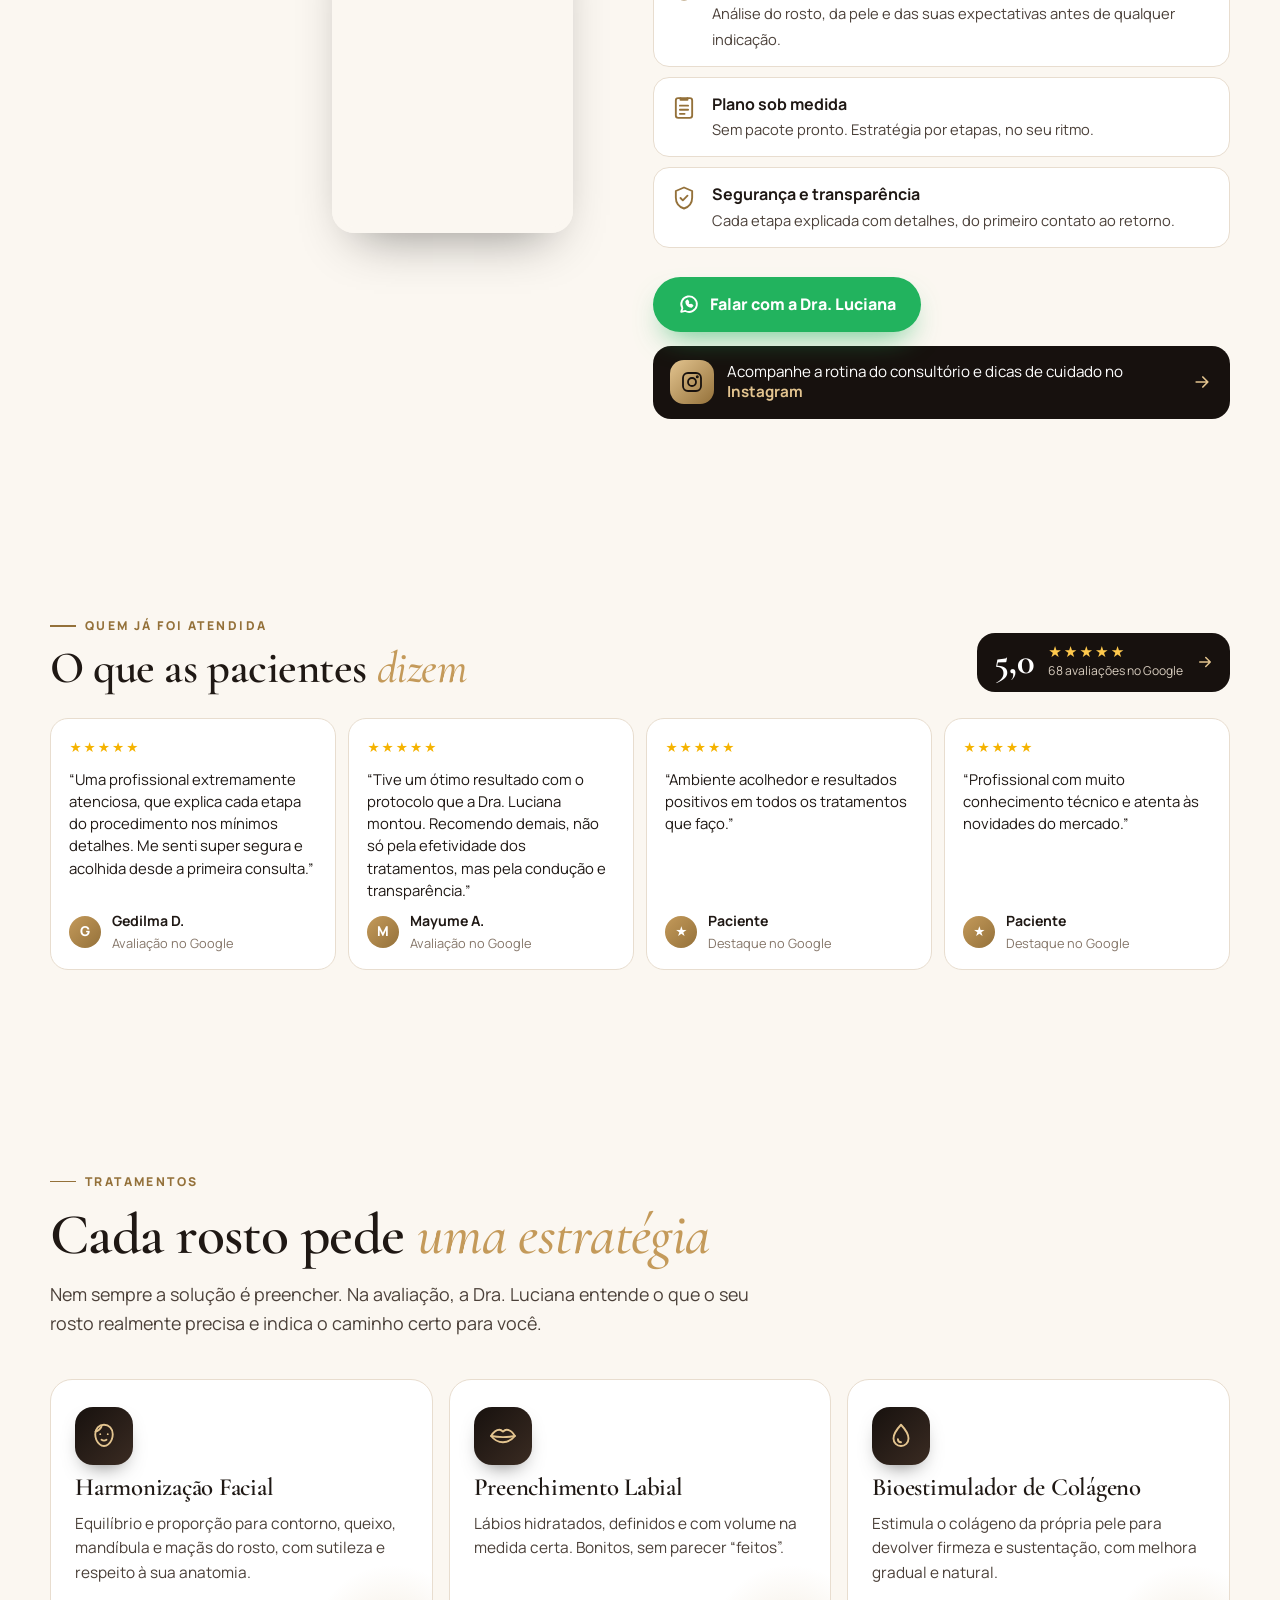
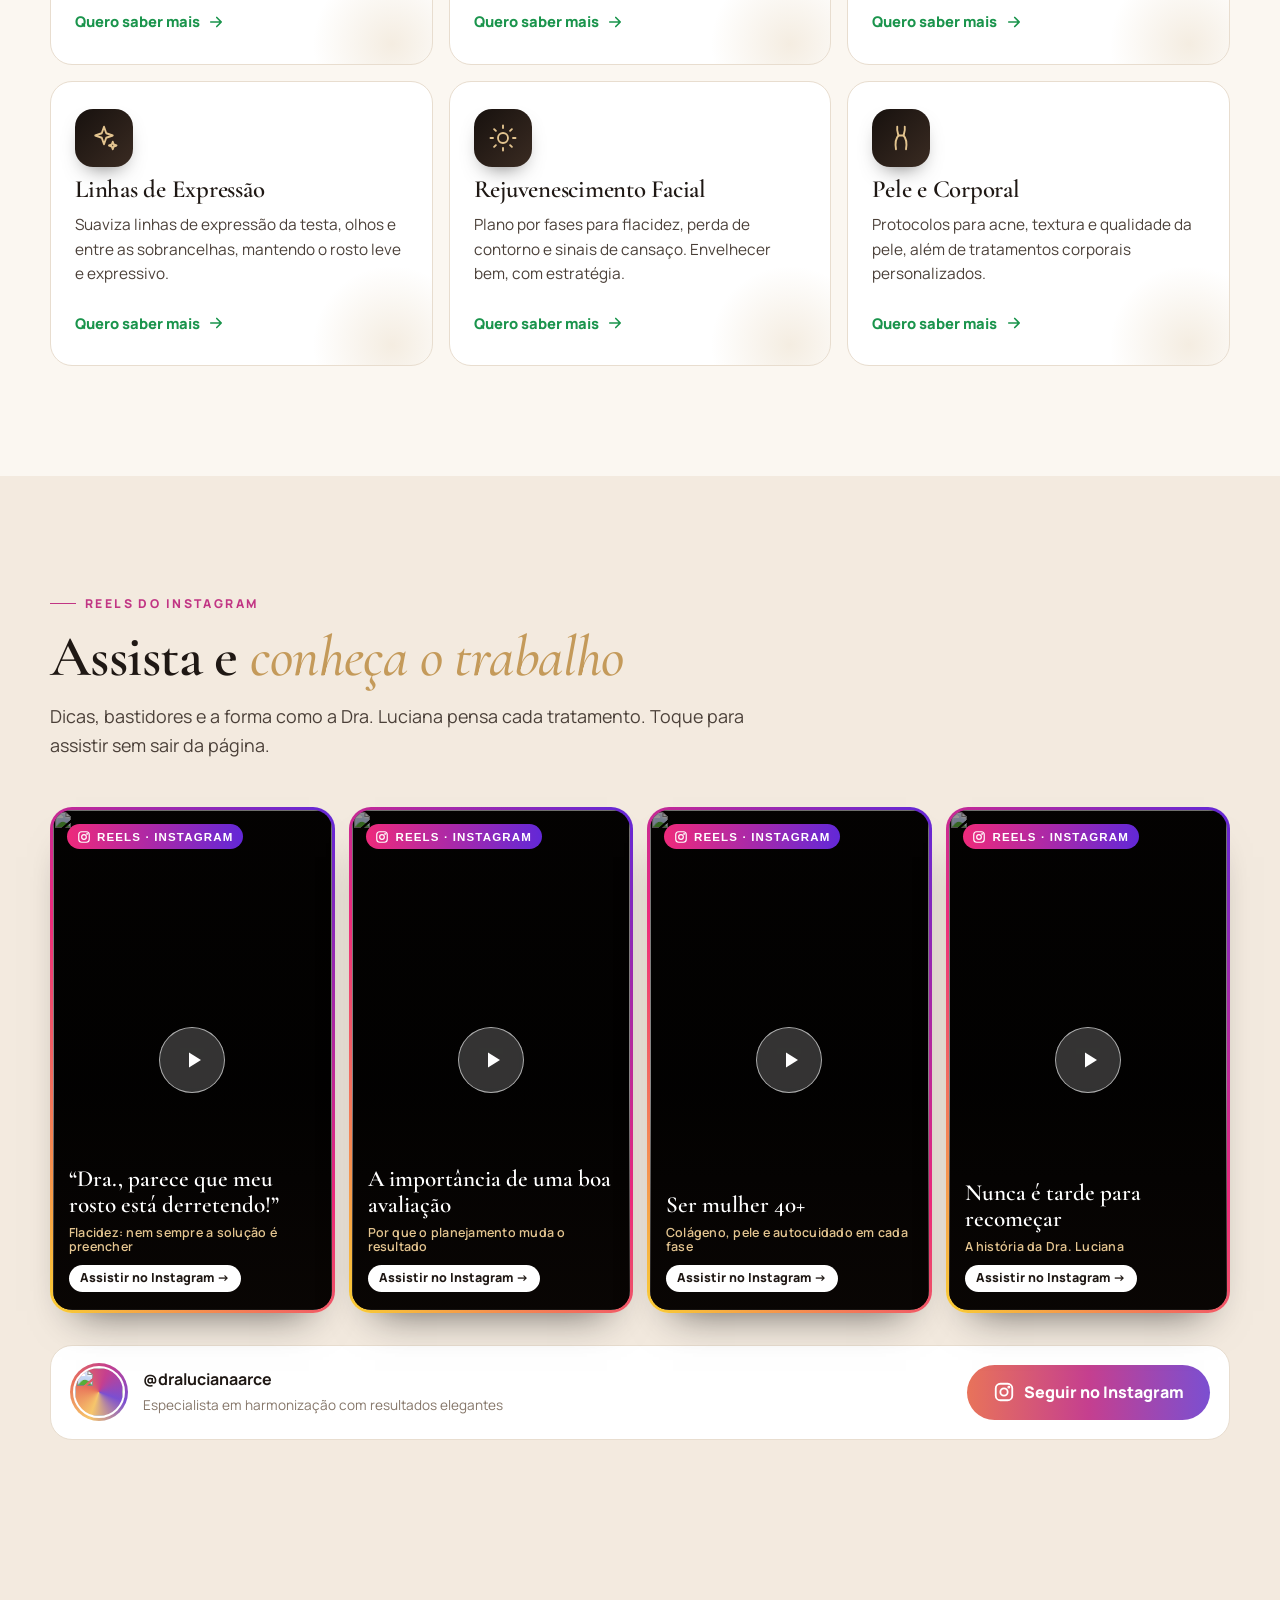
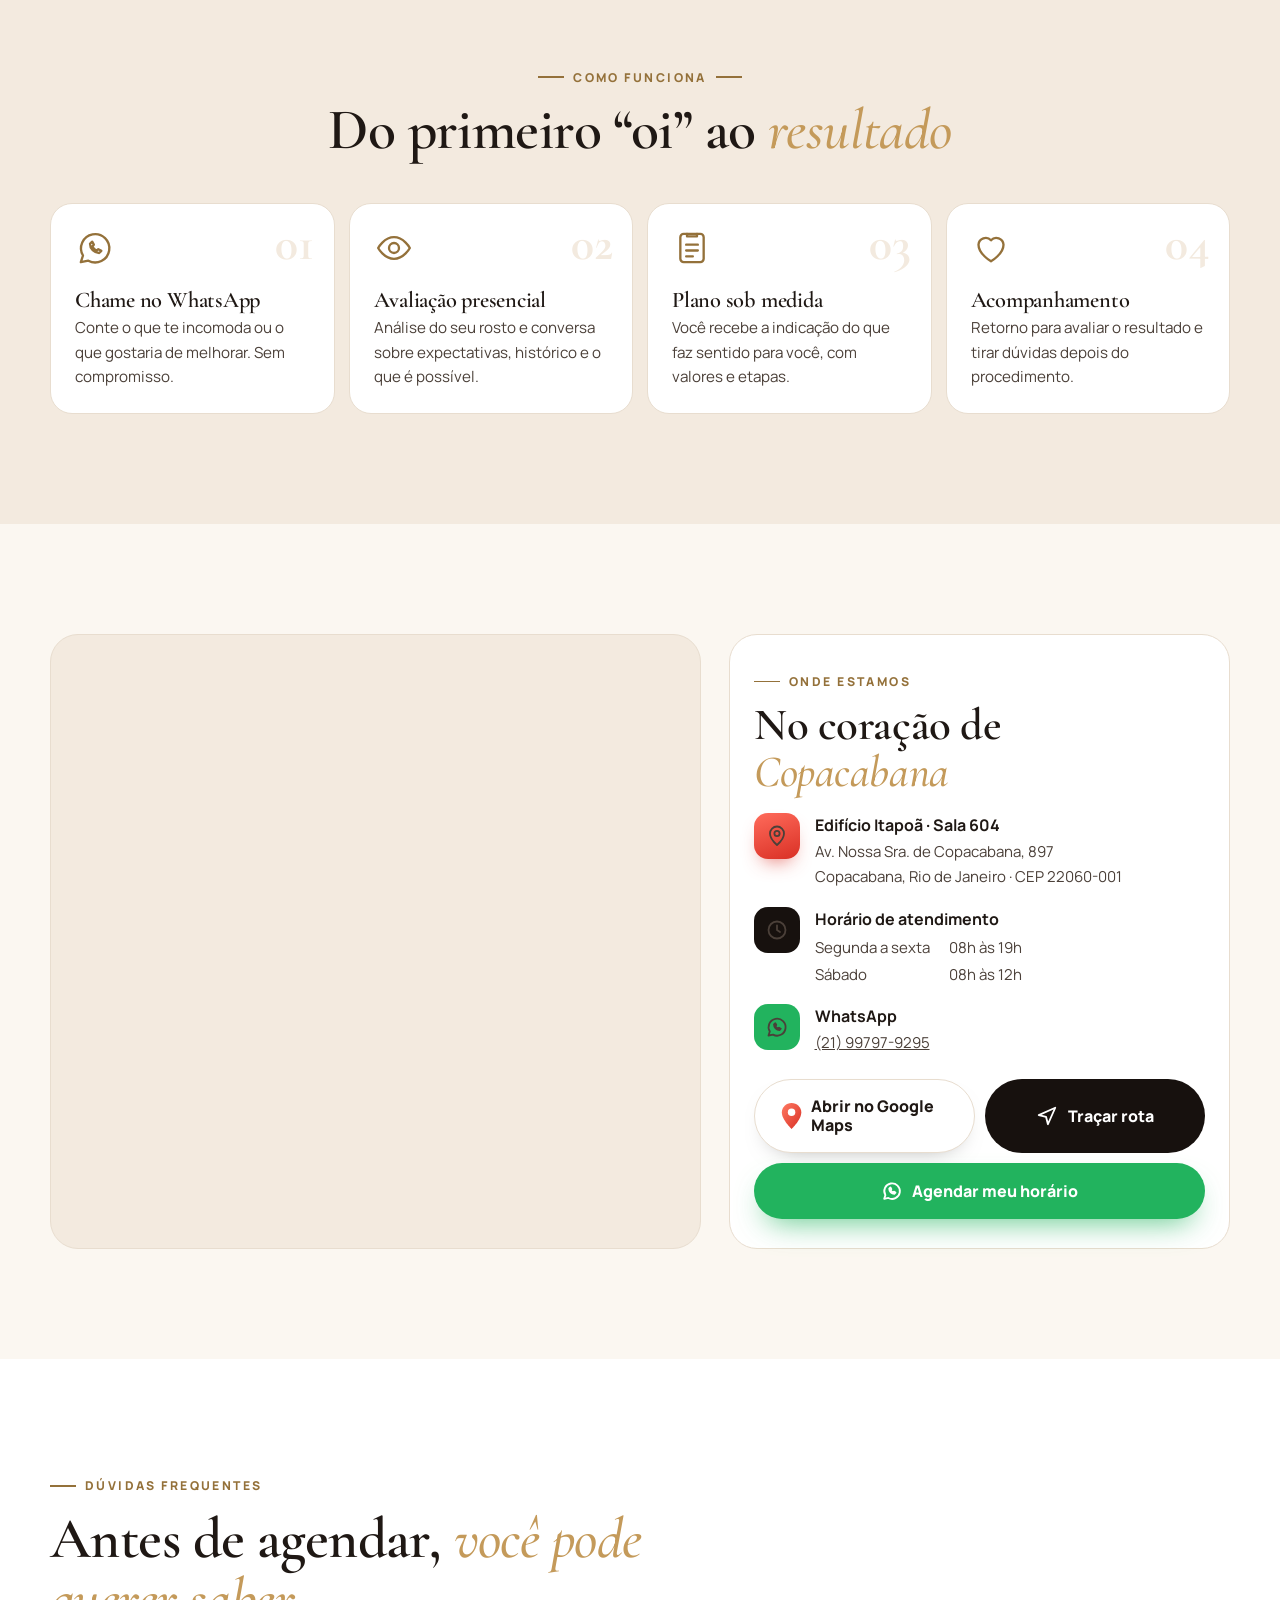
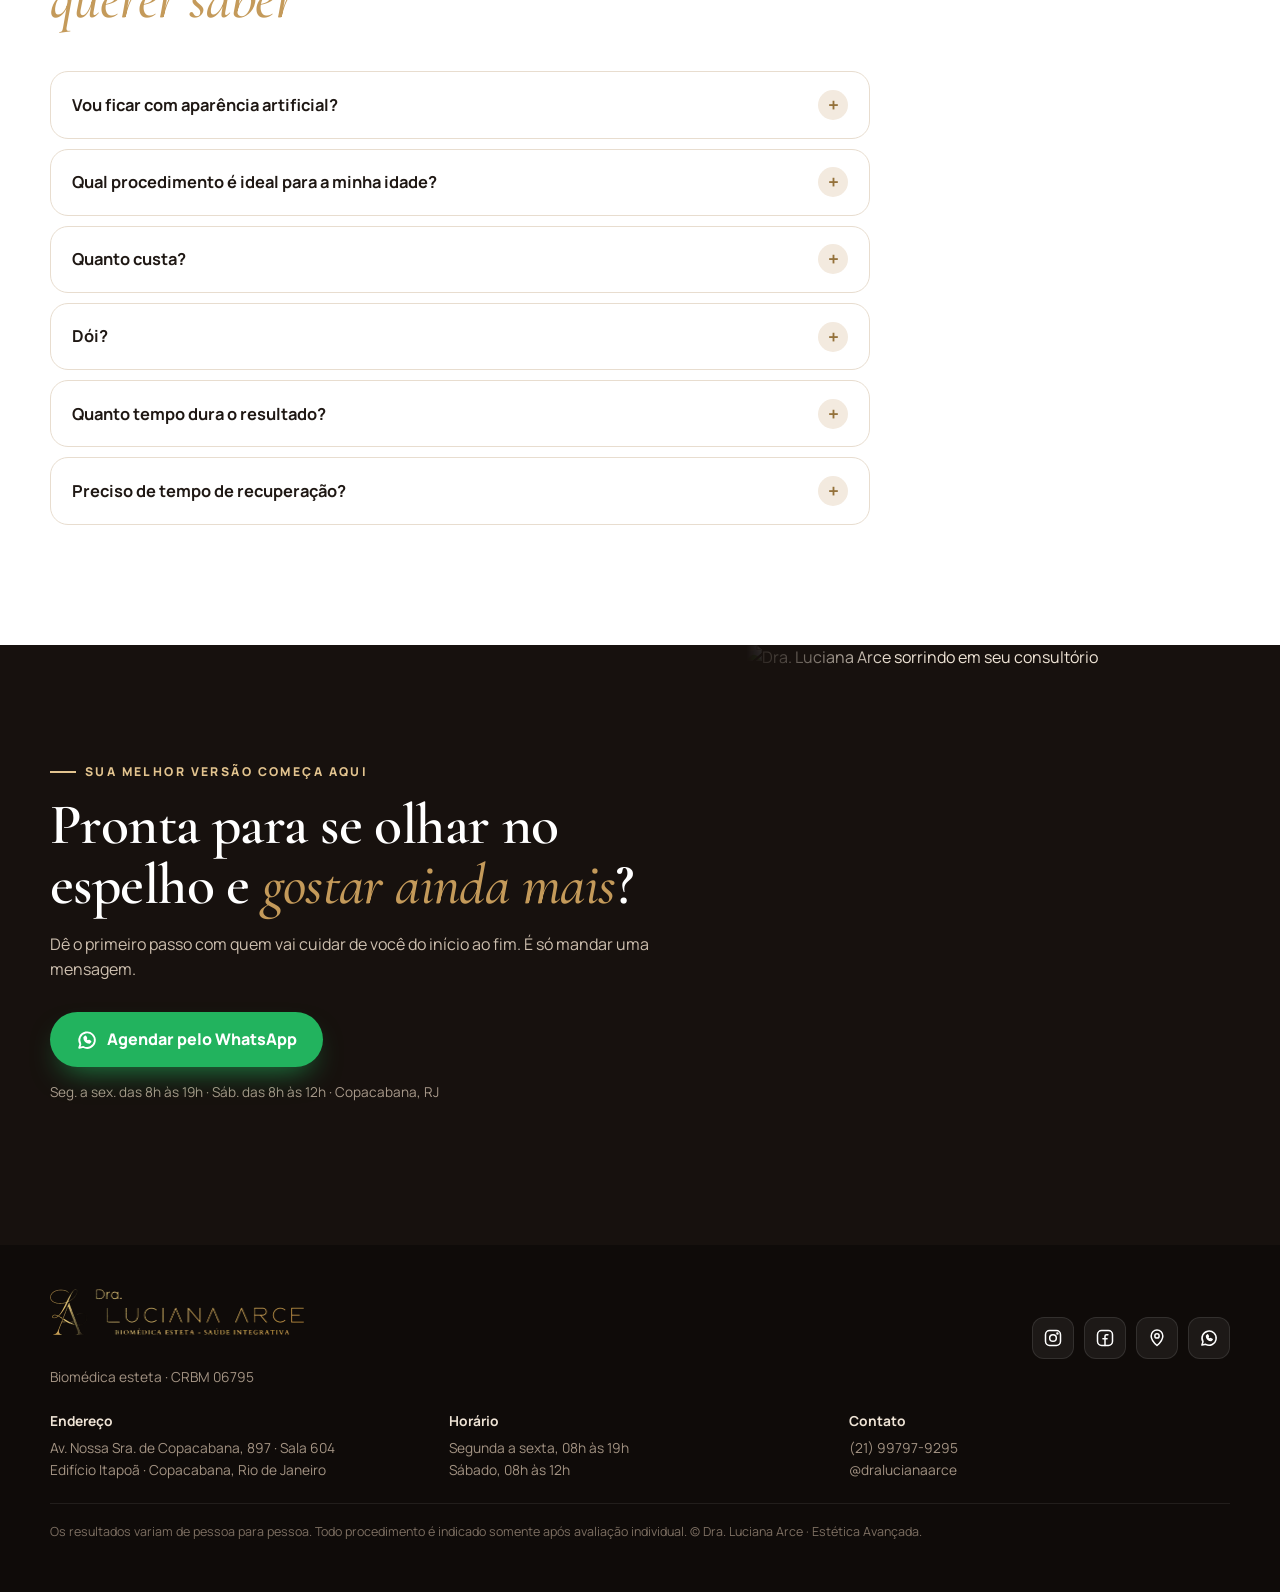
==== commit d4161205: "Remove termo restrito pela política do Google Ads Co-Authored-By: Claude Fable 5.2 <noreply@anthropi" ====
--- a/index.html
+++ b/index.html
@@ -42,7 +42,7 @@
   "@context": "https://schema.org",
   "@type": "HealthAndBeautyBusiness",
   "name": "Dra. Luciana Arce | Estética Avançada",
-  "description": "Biomédica esteta em Copacabana. Harmonização facial, preenchimento labial, bioestimulador de colágeno e toxina botulínica.",
+  "description": "Biomédica esteta em Copacabana. Harmonização facial, preenchimento labial, bioestimulador de colágeno e suavização de linhas de expressão.",
   "image": "https://dralucianaarce.github.io/img/og.jpg",
   "telephone": "+55 21 99797-9295",
   "address": {"@type": "PostalAddress", "streetAddress": "Av. Nossa Sra. de Copacabana, 897 - Sala 604 (Edifício Itapoã)", "addressLocality": "Rio de Janeiro", "addressRegion": "RJ", "postalCode": "22060-001", "addressCountry": "BR"},
@@ -139,8 +139,8 @@
 
   <div class="marquee" aria-hidden="true">
     <div class="track">
-      <span>Harmonização Facial</span><span>Preenchimento Labial</span><span>Bioestimulador de Colágeno</span><span>Toxina Botulínica</span><span>Rejuvenescimento</span><span>Tratamentos de Pele</span>
-      <span>Harmonização Facial</span><span>Preenchimento Labial</span><span>Bioestimulador de Colágeno</span><span>Toxina Botulínica</span><span>Rejuvenescimento</span><span>Tratamentos de Pele</span>
+      <span>Harmonização Facial</span><span>Preenchimento Labial</span><span>Bioestimulador de Colágeno</span><span>Linhas de Expressão</span><span>Rejuvenescimento</span><span>Tratamentos de Pele</span>
+      <span>Harmonização Facial</span><span>Preenchimento Labial</span><span>Bioestimulador de Colágeno</span><span>Linhas de Expressão</span><span>Rejuvenescimento</span><span>Tratamentos de Pele</span>
     </div>
   </div>
 
@@ -158,7 +158,7 @@
       <div class="res-cats reveal">
         <a href="resultados.html#labios">Lábios <b>3</b></a>
         <a href="resultados.html#bio">Bioestimulador <b>4</b></a>
-        <a href="resultados.html#toxina">Toxina botulínica <b>2</b></a>
+        <a href="resultados.html#linhas">Linhas de expressão <b>2</b></a>
         <a href="resultados.html#rejuv">Rejuvenescimento <b>2</b></a>
       </div>
       <div class="res-row carousel" id="resRow">
@@ -182,13 +182,13 @@
             <p class="disc"><b>Divulgação autorizada pelo usuário.</b> Esta imagem não representa, em hipótese alguma, garantia de resultado.</p>
           </div>
         </article>
-        <article class="res-card reveal" data-cat="toxina">
-          <figure class="ba-lr" data-lb="img/resultados/toxina-glabela.webp"><img src="img/resultados/toxina-glabela.webp" width="900" height="911" alt="Antes e depois: toxina botulínica, expressão de bravo mais suave" loading="lazy"><span class="ba b">Antes</span><span class="ba a">Depois</span><span class="zoom"><svg class="ico"><use href="#i-zoom"/></svg></span></figure>
+        <article class="res-card reveal" data-cat="linhas">
+          <figure class="ba-lr" data-lb="img/resultados/linhas-glabela.webp"><img src="img/resultados/linhas-glabela.webp" width="900" height="911" alt="Antes e depois: suavização de linhas de expressão, expressão de bravo mais suave" loading="lazy"><span class="ba b">Antes</span><span class="ba a">Depois</span><span class="zoom"><svg class="ico"><use href="#i-zoom"/></svg></span></figure>
           <div class="body">
-            <span class="proc-name">Toxina botulínica</span>
+            <span class="proc-name">Linhas de expressão</span>
             <h3>Expressão de bravo mais suave</h3>
             <p>Mesma expressão antes e depois: ao franzir a testa, as linhas entre as sobrancelhas ficam bem mais leves.</p>
-            <a class="wa" data-msg="Olá, Dra. Luciana! Vi o resultado de toxina botulínica (botox) no site e quero avaliar o meu caso." data-pos="home-toxina-glabela" href="#">Quero avaliar meu caso <svg class="ico"><use href="#i-arrow"/></svg></a>
+            <a class="wa" data-msg="Olá, Dra. Luciana! Vi o resultado de suavização de linhas de expressão no site e quero avaliar o meu caso." data-pos="home-linhas-glabela" href="#">Quero avaliar meu caso <svg class="ico"><use href="#i-arrow"/></svg></a>
             <p class="disc"><b>Divulgação autorizada pelo usuário.</b> Esta imagem não representa, em hipótese alguma, garantia de resultado.</p>
           </div>
         </article>
@@ -212,13 +212,13 @@
             <p class="disc"><b>Divulgação autorizada pelo usuário.</b> Esta imagem não representa, em hipótese alguma, garantia de resultado.</p>
           </div>
         </article>
-        <article class="res-card reveal" data-cat="toxina">
-          <figure class="ba-lr" data-lb="img/resultados/toxina-testa.webp"><img src="img/resultados/toxina-testa.webp" width="900" height="847" alt="Antes e depois: toxina botulínica, testa mais lisa" loading="lazy"><span class="ba b">Antes</span><span class="ba a">Depois</span><span class="zoom"><svg class="ico"><use href="#i-zoom"/></svg></span></figure>
+        <article class="res-card reveal" data-cat="linhas">
+          <figure class="ba-lr" data-lb="img/resultados/linhas-testa.webp"><img src="img/resultados/linhas-testa.webp" width="900" height="847" alt="Antes e depois: suavização de linhas de expressão, testa mais lisa" loading="lazy"><span class="ba b">Antes</span><span class="ba a">Depois</span><span class="zoom"><svg class="ico"><use href="#i-zoom"/></svg></span></figure>
           <div class="body">
-            <span class="proc-name">Toxina botulínica</span>
+            <span class="proc-name">Linhas de expressão</span>
             <h3>Testa mais lisa</h3>
             <p>Mesma expressão antes e depois: ao levantar as sobrancelhas, as linhas da testa ficam muito mais suaves.</p>
-            <a class="wa" data-msg="Olá, Dra. Luciana! Vi o resultado de toxina botulínica (botox) no site e quero avaliar o meu caso." data-pos="home-toxina-testa" href="#">Quero avaliar meu caso <svg class="ico"><use href="#i-arrow"/></svg></a>
+            <a class="wa" data-msg="Olá, Dra. Luciana! Vi o resultado de suavização de linhas de expressão no site e quero avaliar o meu caso." data-pos="home-linhas-testa" href="#">Quero avaliar meu caso <svg class="ico"><use href="#i-arrow"/></svg></a>
             <p class="disc"><b>Divulgação autorizada pelo usuário.</b> Esta imagem não representa, em hipótese alguma, garantia de resultado.</p>
           </div>
         </article>
@@ -331,9 +331,9 @@
         </article>
         <article class="proc reveal">
           <div class="ic"><svg class="ico"><use href="#i-spark"/></svg></div>
-          <h3>Toxina Botulínica (Botox)</h3>
+          <h3>Linhas de Expressão</h3>
           <p>Suaviza linhas de expressão da testa, olhos e entre as sobrancelhas, mantendo o rosto leve e expressivo.</p>
-          <a class="wa" data-msg="Olá, Dra. Luciana! Tenho interesse em botox e gostaria de agendar uma avaliação." data-pos="card-botox" href="#">Quero saber mais <svg class="ico"><use href="#i-arrow"/></svg></a>
+          <a class="wa" data-msg="Olá, Dra. Luciana! Tenho interesse em suavizar linhas de expressão e gostaria de agendar uma avaliação." data-pos="card-linhas" href="#">Quero saber mais <svg class="ico"><use href="#i-arrow"/></svg></a>
         </article>
         <article class="proc reveal">
           <div class="ic"><svg class="ico"><use href="#i-sun"/></svg></div>
@@ -368,11 +368,11 @@
           <span class="play"><svg viewBox="0 0 24 24"><path d="M7 4.5v15l12-7.5z"/></svg></span>
           <span class="rtxt">“Dra., parece que meu rosto está derretendo!”<small>Flacidez: nem sempre a solução é preencher</small><em class="watch">Assistir no Instagram →</em></span>
         </button>
-        <button class="reel reveal" data-reel="Dfsm_sfyibj" aria-label="Assistir: a importância de uma boa avaliação no botox">
+        <button class="reel reveal" data-reel="Dfsm_sfyibj" aria-label="Assistir: a importância de uma boa avaliação">
           <img src="img/jaleco2.webp" width="600" height="1067" alt="" loading="lazy">
           <span class="rtag"><svg class="ico"><use href="#i-cam"/></svg>Reels · Instagram</span>
           <span class="play"><svg viewBox="0 0 24 24"><path d="M7 4.5v15l12-7.5z"/></svg></span>
-          <span class="rtxt">A importância da avaliação no botox<small>Por que o planejamento muda o resultado</small><em class="watch">Assistir no Instagram →</em></span>
+          <span class="rtxt">A importância de uma boa avaliação<small>Por que o planejamento muda o resultado</small><em class="watch">Assistir no Instagram →</em></span>
         </button>
         <button class="reel reveal" data-reel="Dfp_A7KiX7z" aria-label="Assistir: ser mulher 40+">
           <img src="img/cta.webp" width="800" height="1422" alt="" loading="lazy">
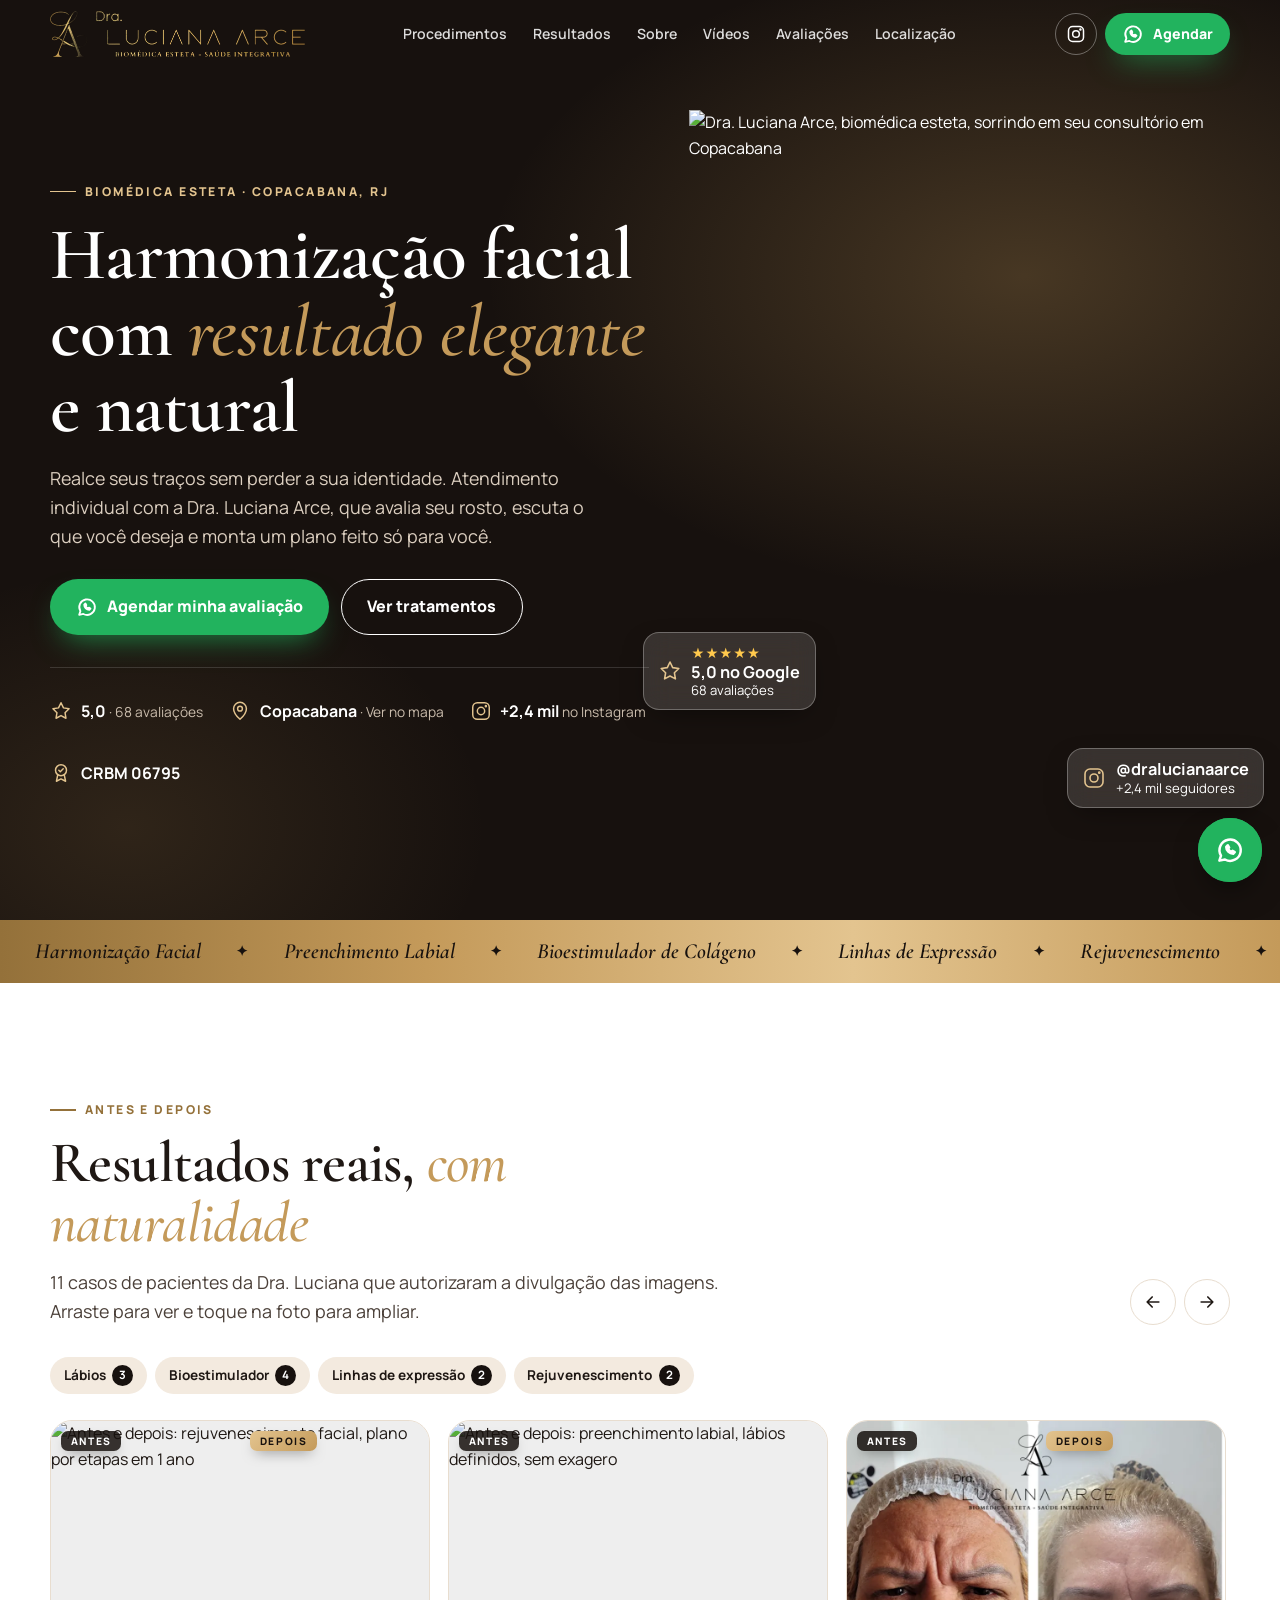
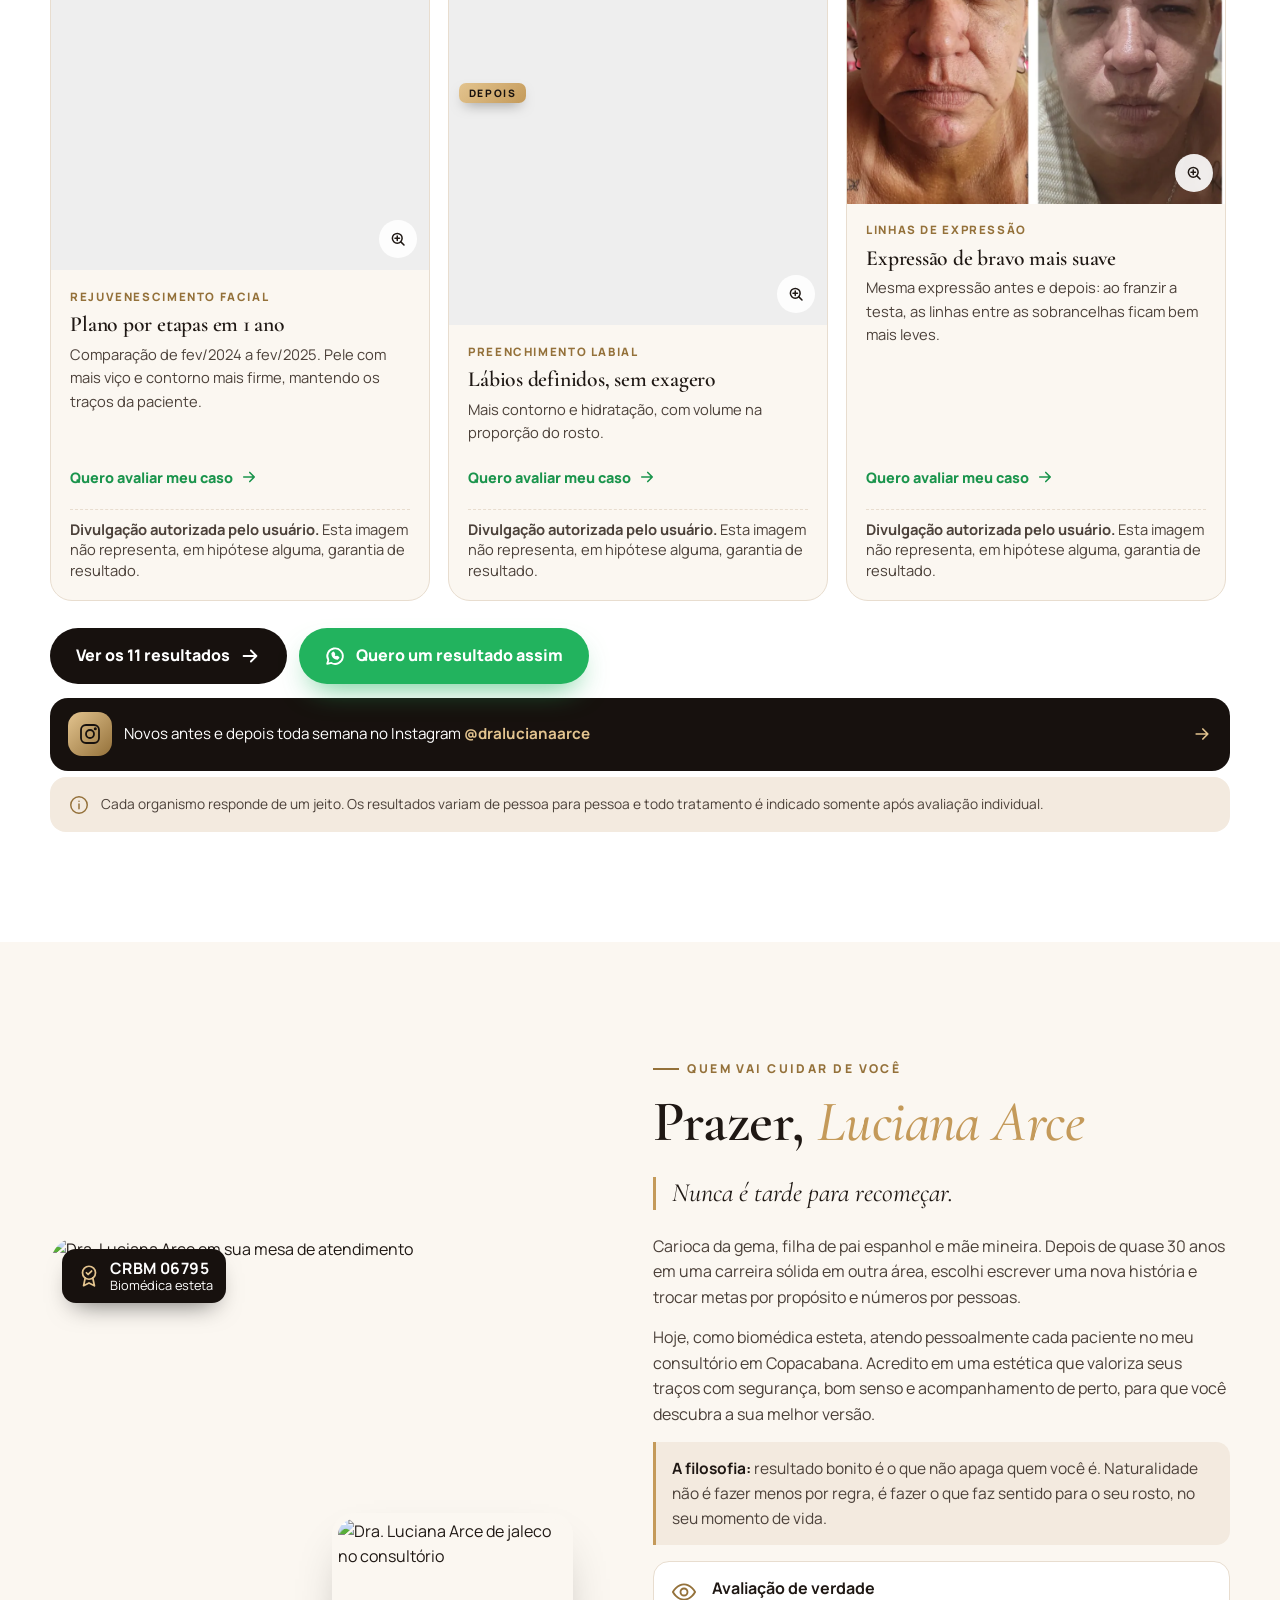
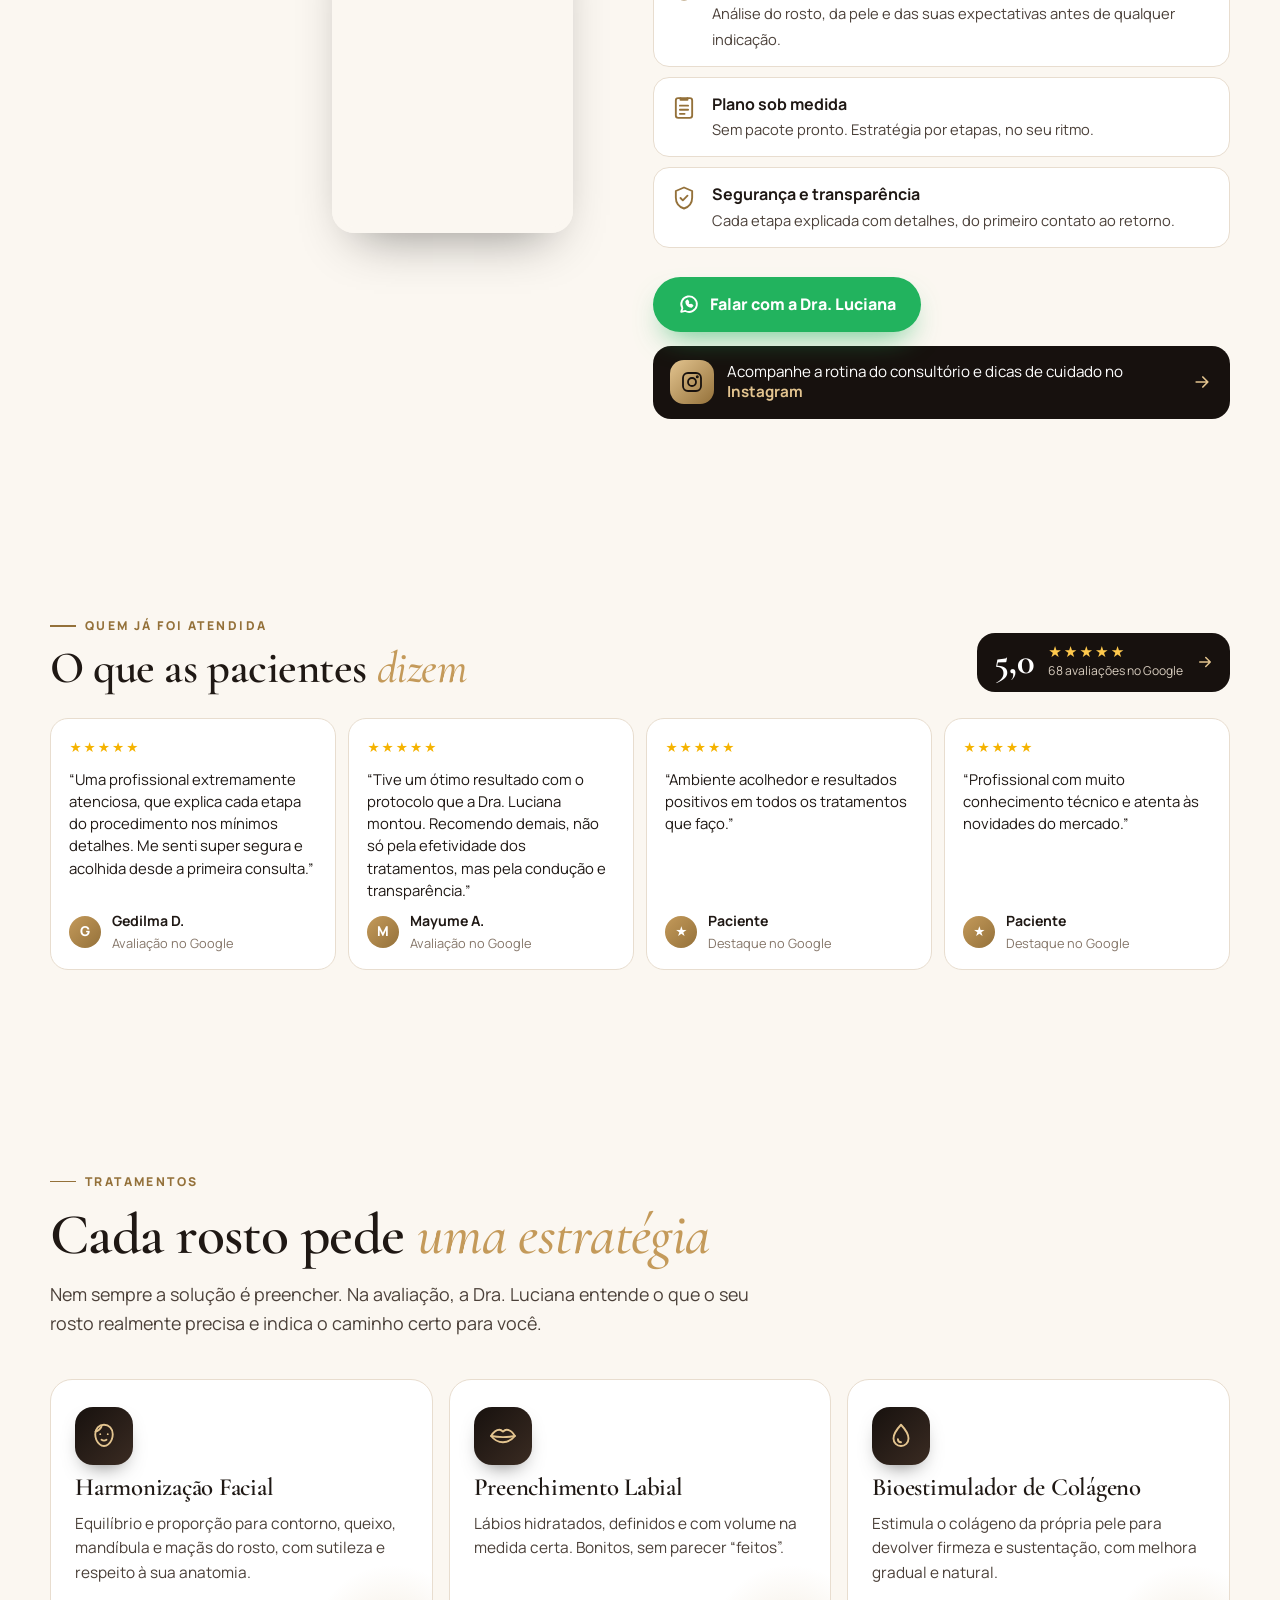
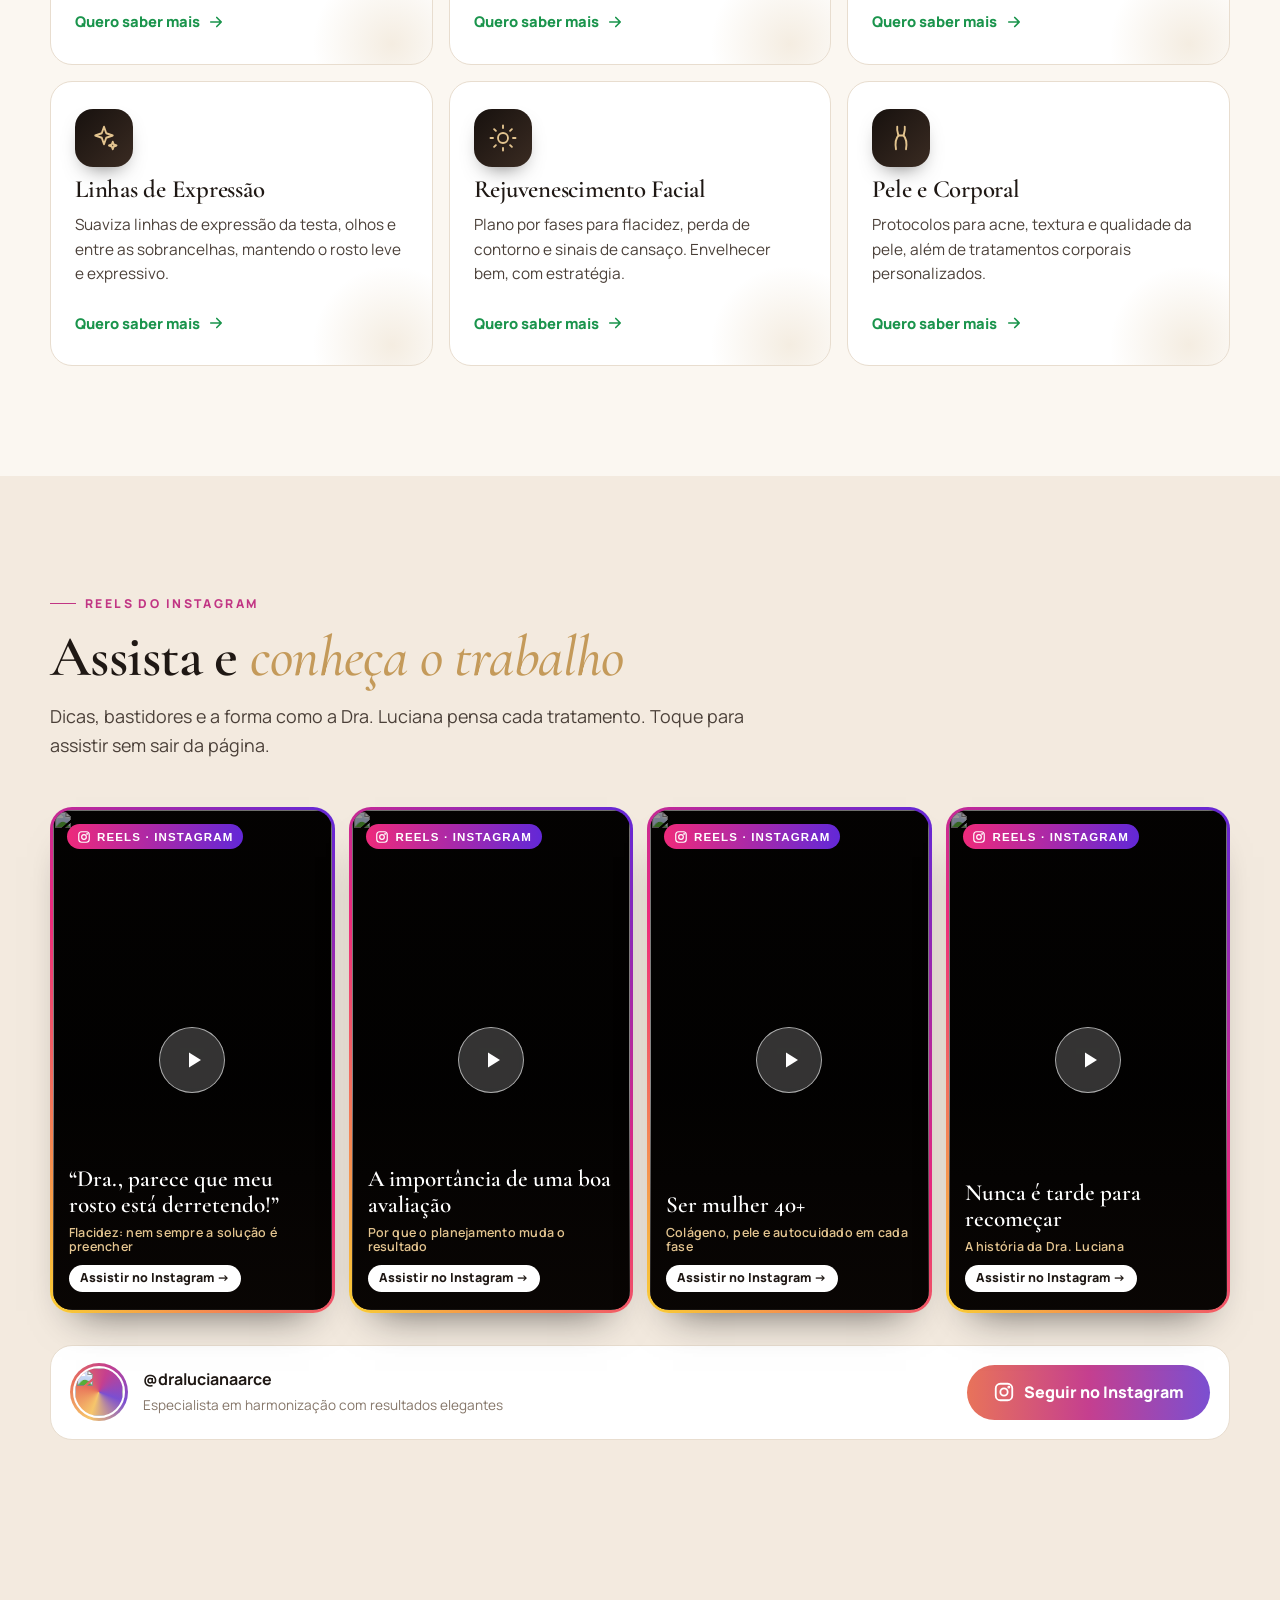
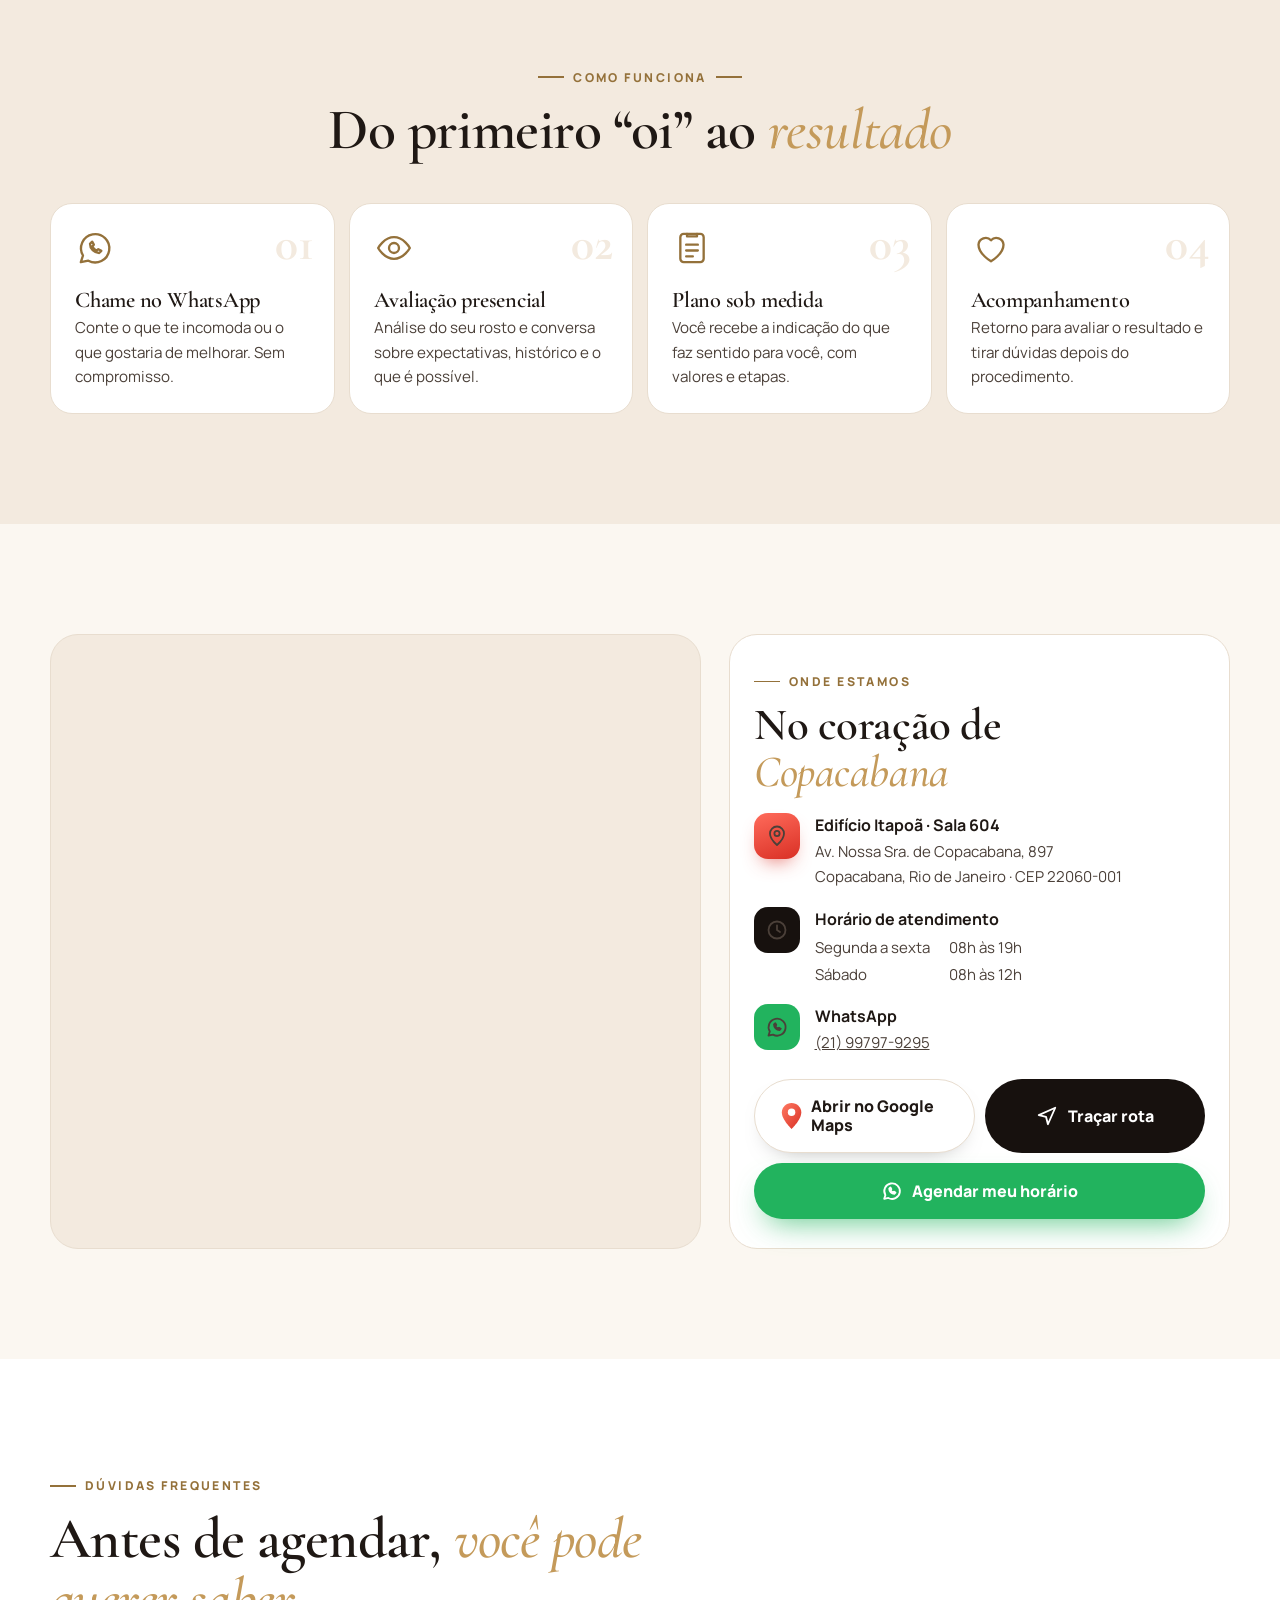
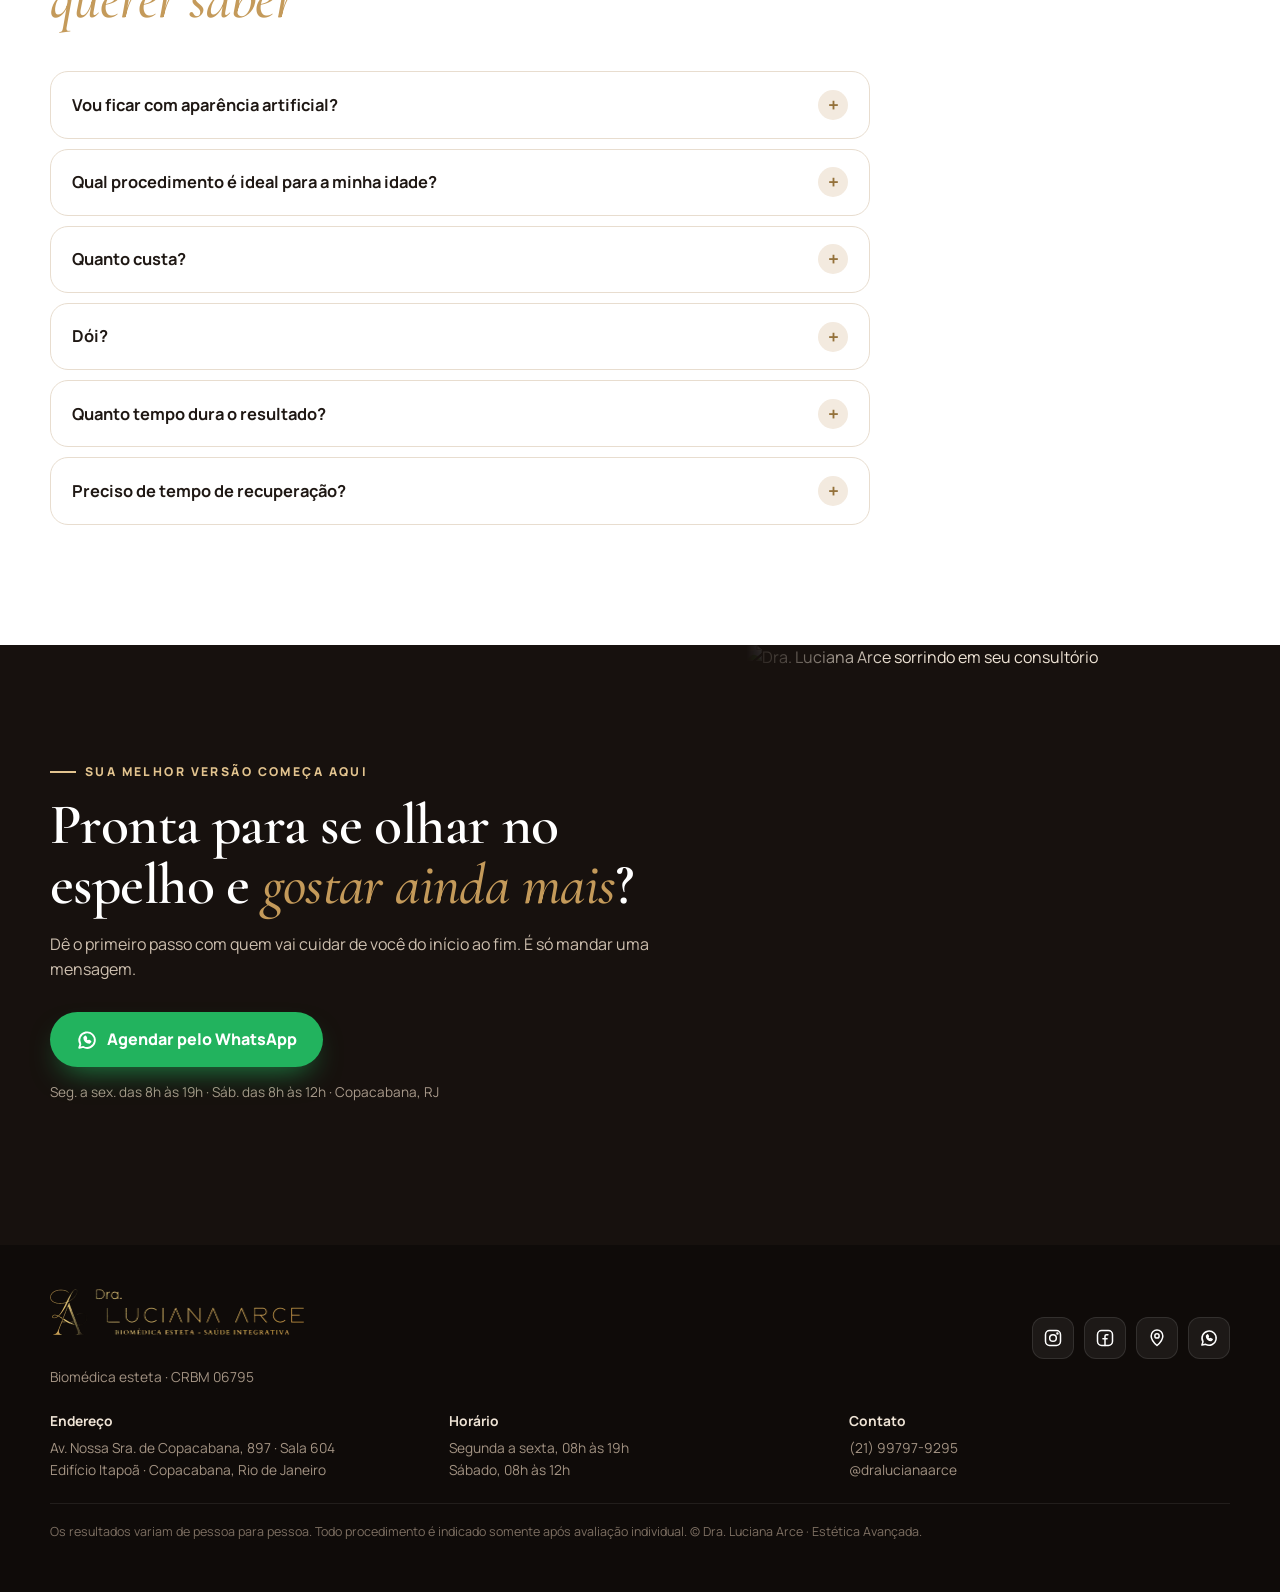
==== commit 0bcd0eed: "Sitelinks: filtro por ?f= nos resultados e ?s=local no mapa Co-Authored-By: Claude Opus 5.5 <noreply" ====
--- a/index.html
+++ b/index.html
@@ -570,5 +570,6 @@
   } else { els.forEach(function(el){ el.classList.add('on'); }); }
 })();
 </script>
+<script>if(new URLSearchParams(location.search).get('s')==='local'){addEventListener('load',function(){var e=document.getElementById('local');if(e)setTimeout(function(){e.scrollIntoView({behavior:'smooth'})},400)})}</script>
 </body>
 </html>
--- a/style.css
+++ b/style.css
@@ -469,3 +469,33 @@
   .chip-g{top:auto;bottom:78px;left:12px;right:auto}
   .chip-c{top:auto;bottom:78px;right:12px;left:auto}
 }
+/* v6: selos fora do rosto, vidro translúcido */
+.chip{background:rgba(255,255,255,.14)!important;border:1px solid rgba(255,255,255,.28)!important;backdrop-filter:blur(14px) saturate(140%);-webkit-backdrop-filter:blur(14px) saturate(140%);box-shadow:0 10px 30px -12px rgba(0,0,0,.55)}
+@media (min-width:980px){
+  .chip-g{top:auto!important;bottom:20%!important;left:-46px!important;right:auto!important}
+  .chip-c{top:auto!important;bottom:7%!important;right:-34px!important;left:auto!important}
+}
+@media (max-width:979px){
+  .hero-photo{height:42svh;min-height:290px;max-height:400px}
+  .hero-photo img{object-position:50% 0%}
+  .chip-g,.chip-c{top:auto!important;bottom:10px!important}
+  .chip-g{left:12px!important;right:auto!important}
+  .chip-c{right:12px!important;left:auto!important}
+  .hero-txt{margin-top:10px}
+}
+@media (max-width:979px) and (max-height:740px){.hero-photo{height:34svh;min-height:230px}.hero .lead{display:-webkit-box;-webkit-line-clamp:3;-webkit-box-orient:vertical;overflow:hidden}.hero h1{font-size:2rem}}
+/* v7: primeira dobra mobile limpa */
+@media (max-width:979px){
+  .hero-photo,.hero-photo[class]{height:auto!important;min-height:0!important;max-height:none!important;aspect-ratio:1/1.1;margin:0 -16px}
+  .hero-photo img{object-position:50% 12%!important;-webkit-mask-image:linear-gradient(to bottom,#000 70%,transparent 100%);mask-image:linear-gradient(to bottom,#000 70%,transparent 100%)}
+  .chip{bottom:14px!important;padding:.45rem .8rem!important;border-radius:999px!important;gap:.4rem!important}
+  .chip div{font-size:0;display:flex;align-items:center}
+  .chip div b{font-size:.8rem!important;white-space:nowrap}
+  .chip .stars{display:none}
+  .chip .ico{width:16px!important;height:16px!important}
+  .chip-g{left:16px!important}.chip-c{right:16px!important}
+  .hero-txt{margin-top:-6px!important}
+  .hero h1{font-size:clamp(2rem,8.6vw,2.6rem)!important}
+  .hero .lead{display:-webkit-box;-webkit-line-clamp:3;-webkit-box-orient:vertical;overflow:hidden}
+}
+@media (max-width:979px) and (max-height:740px){.hero-photo,.hero-photo[class]{aspect-ratio:1/.92}}
